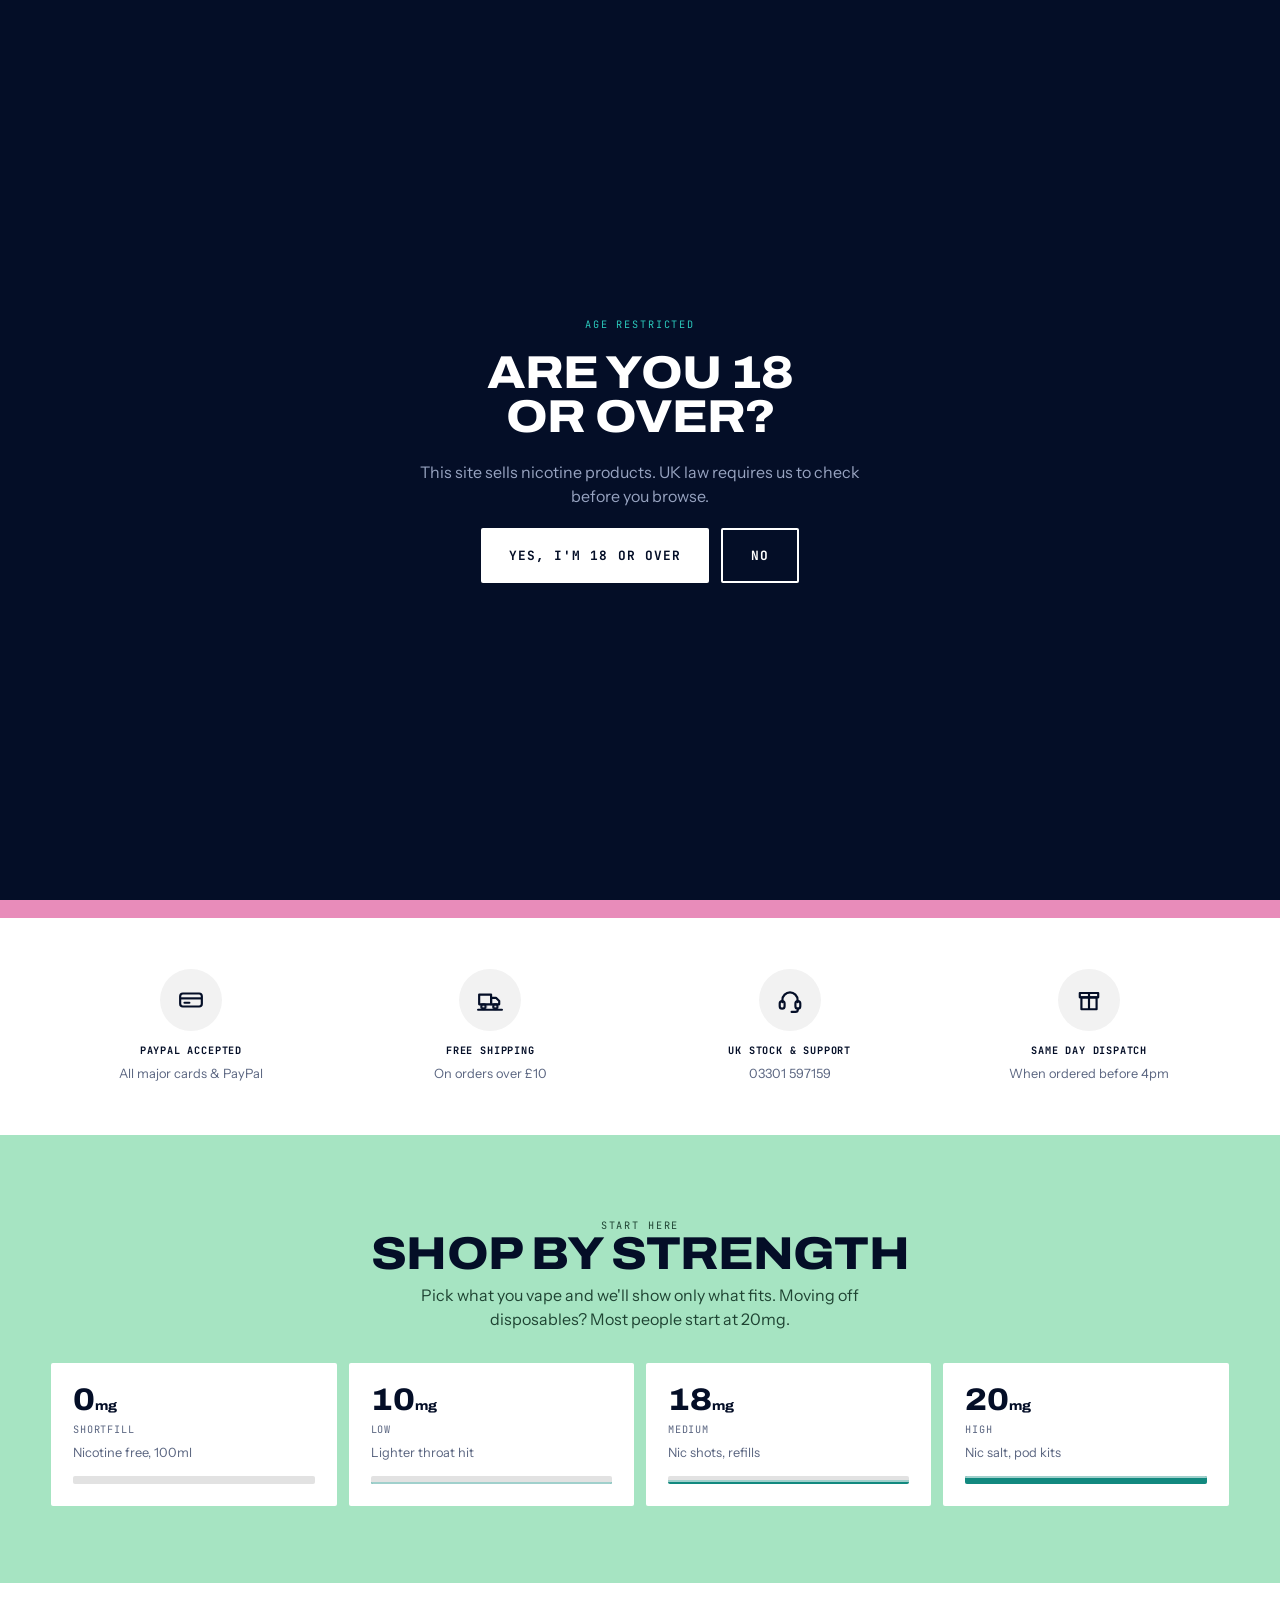
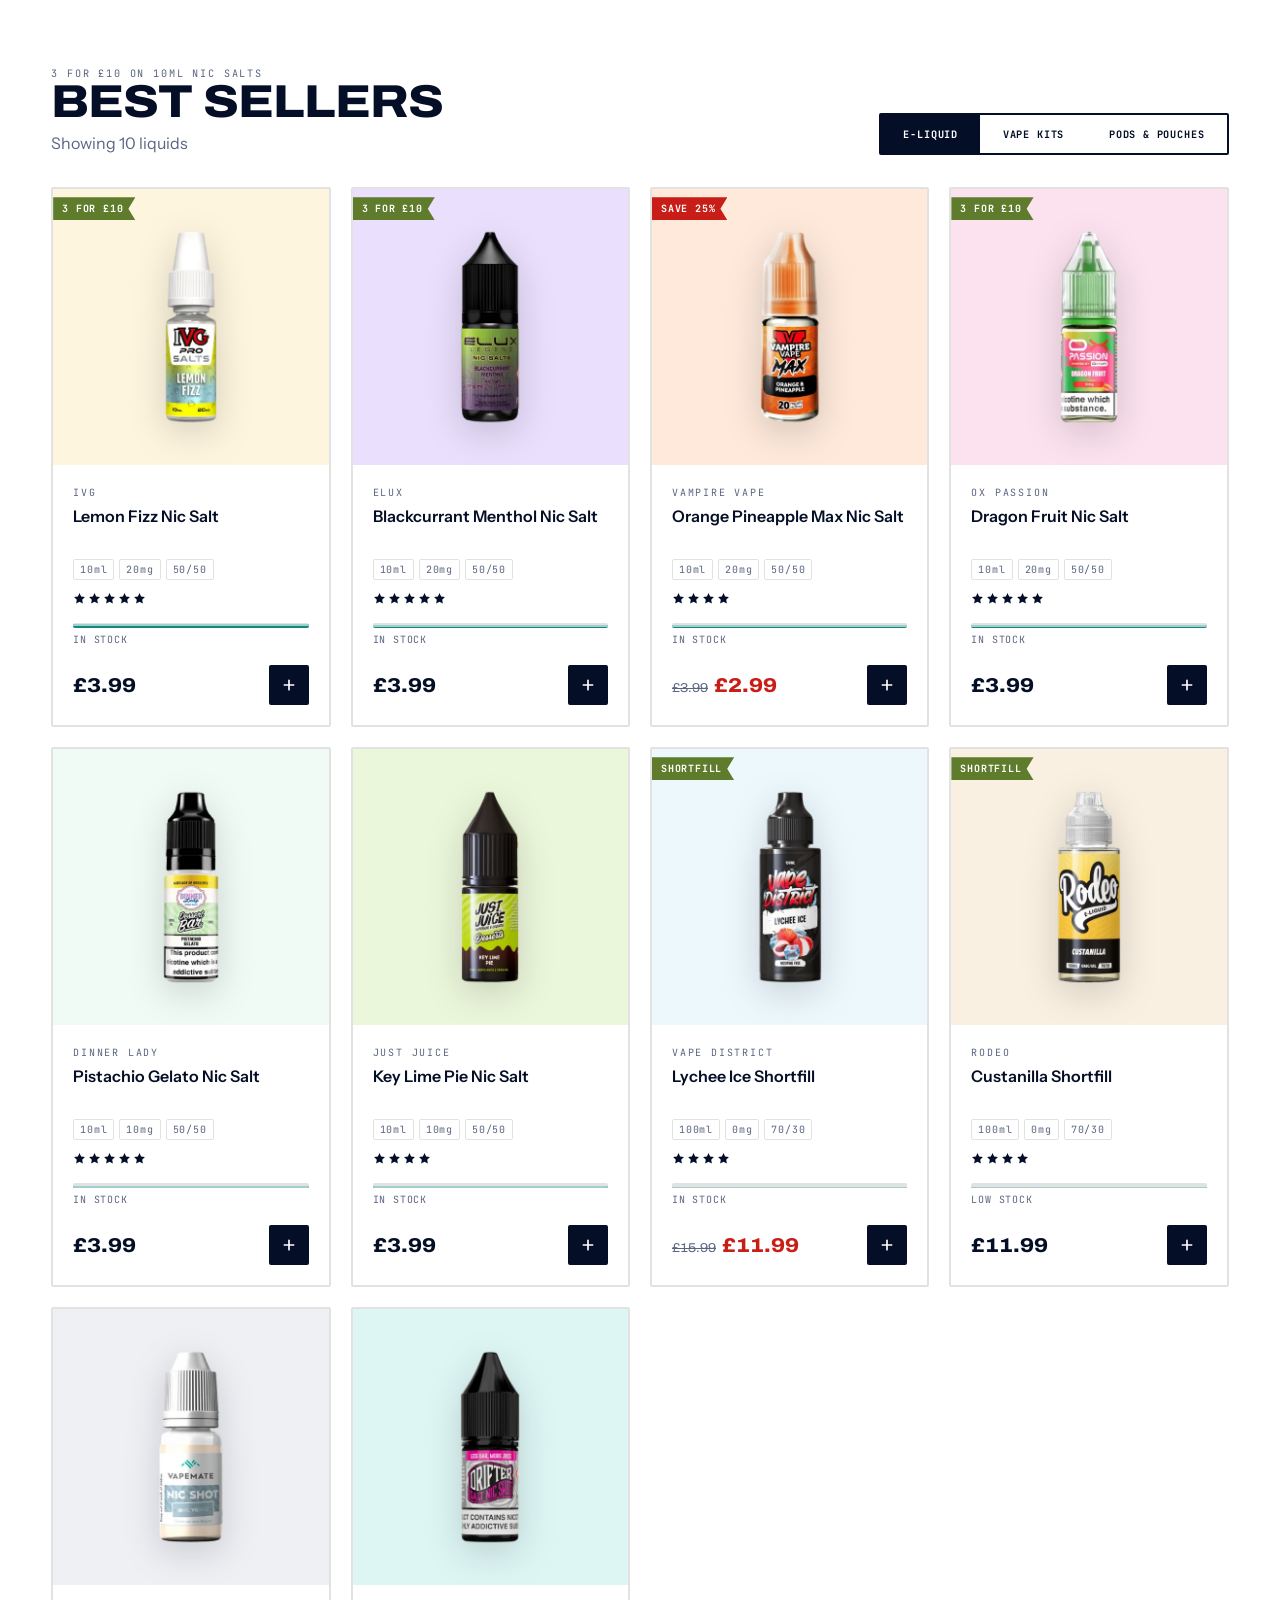
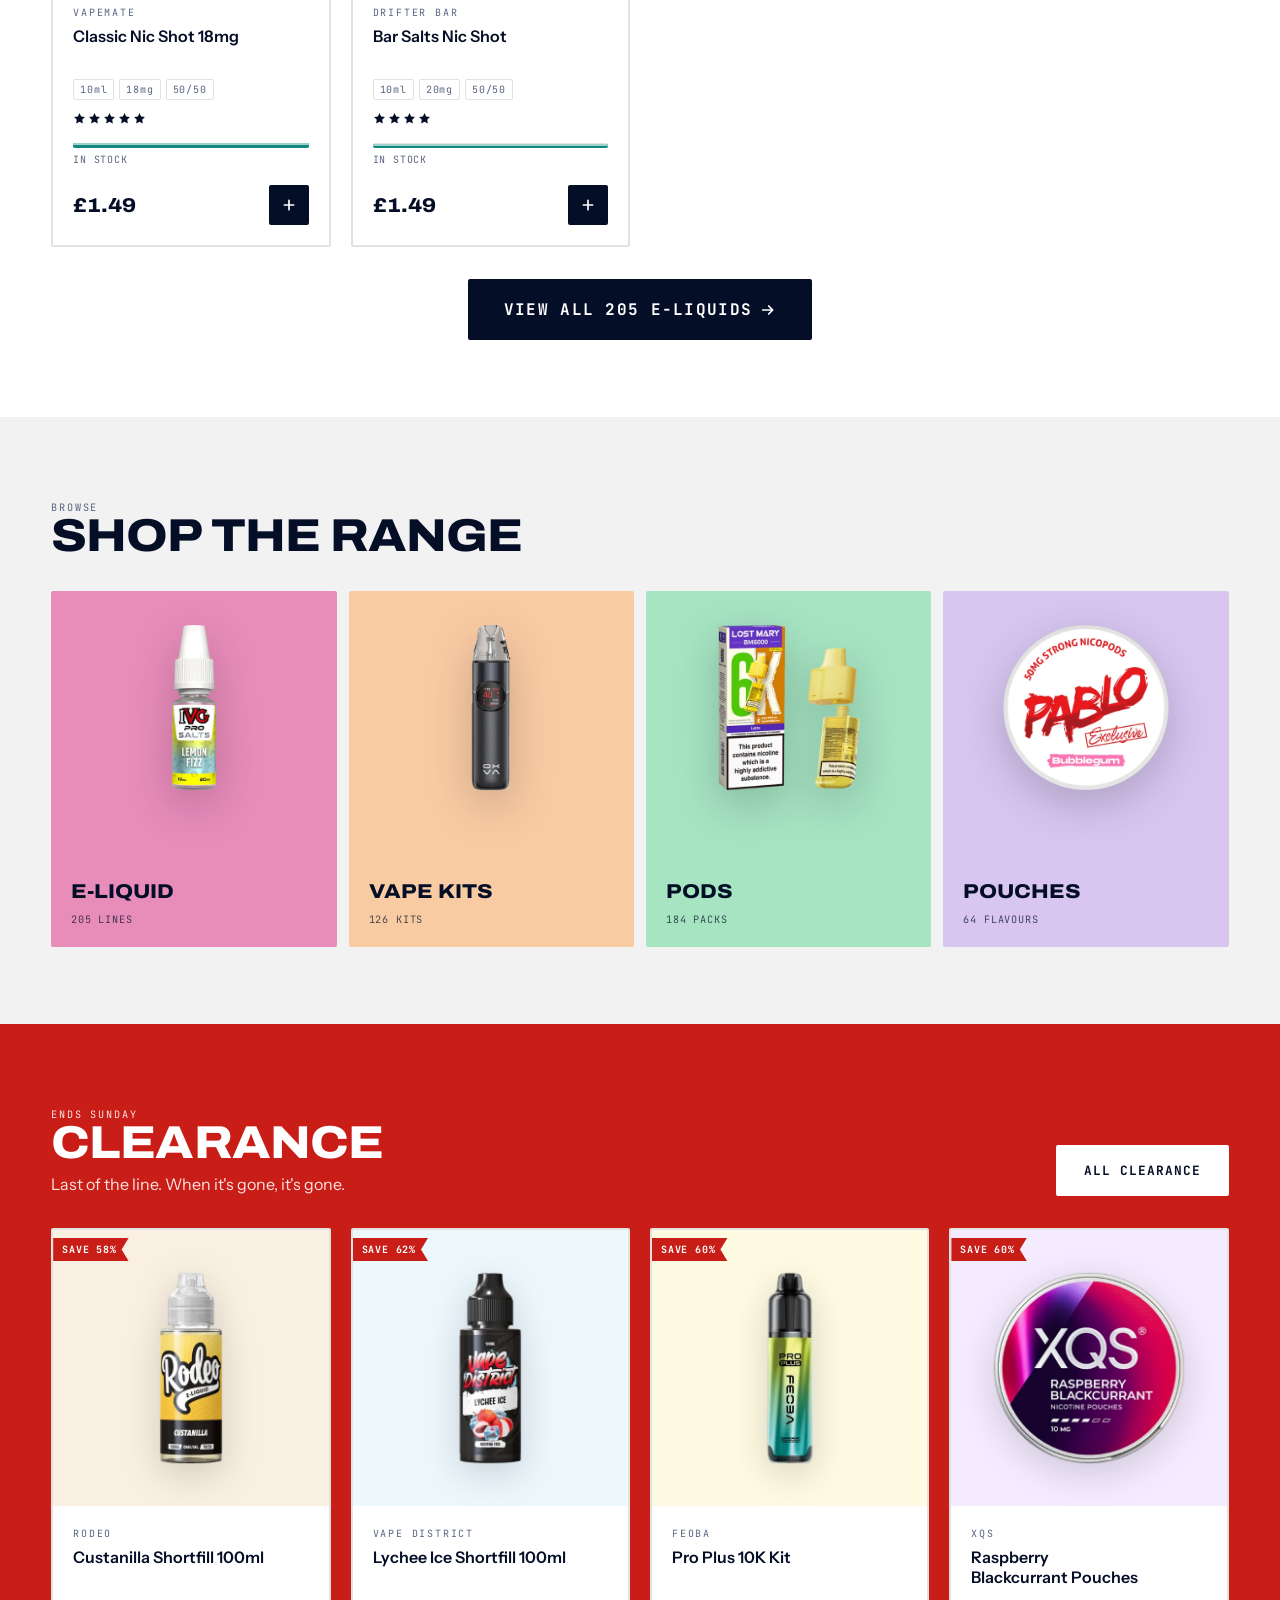
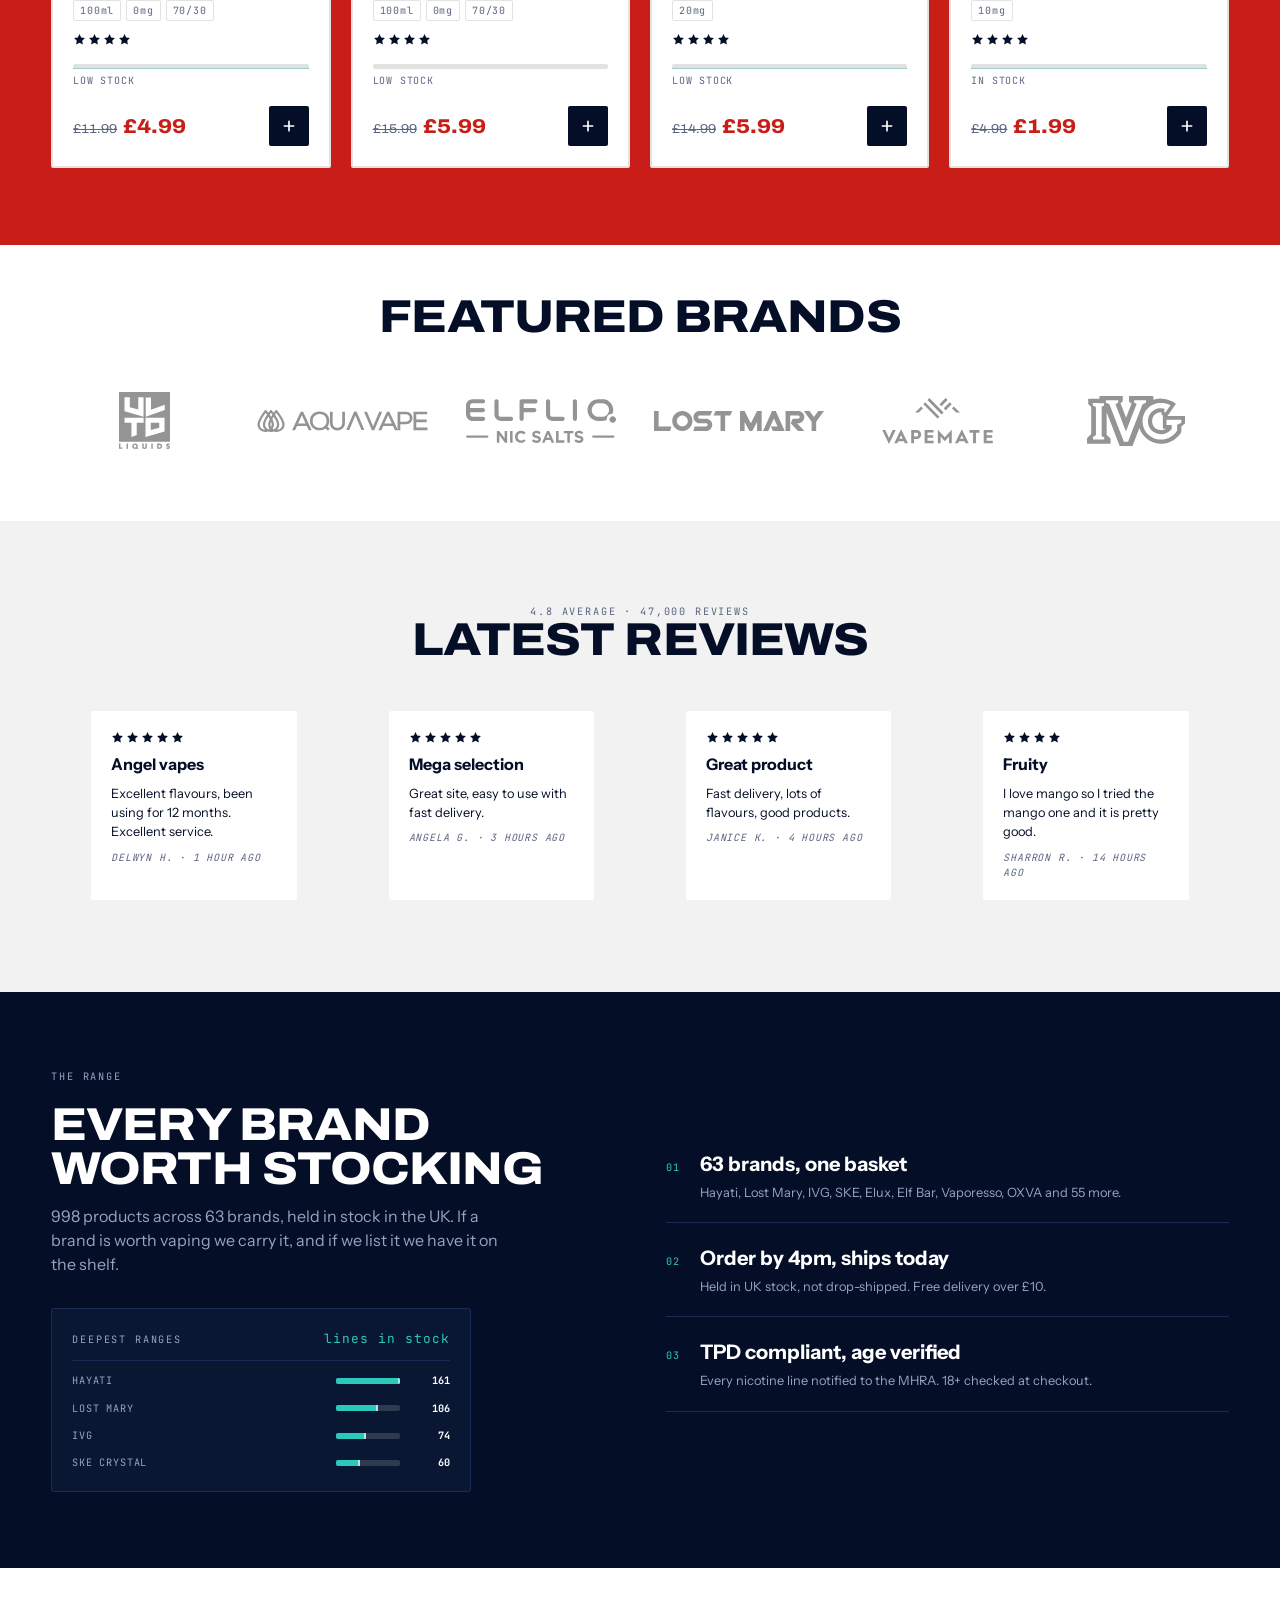
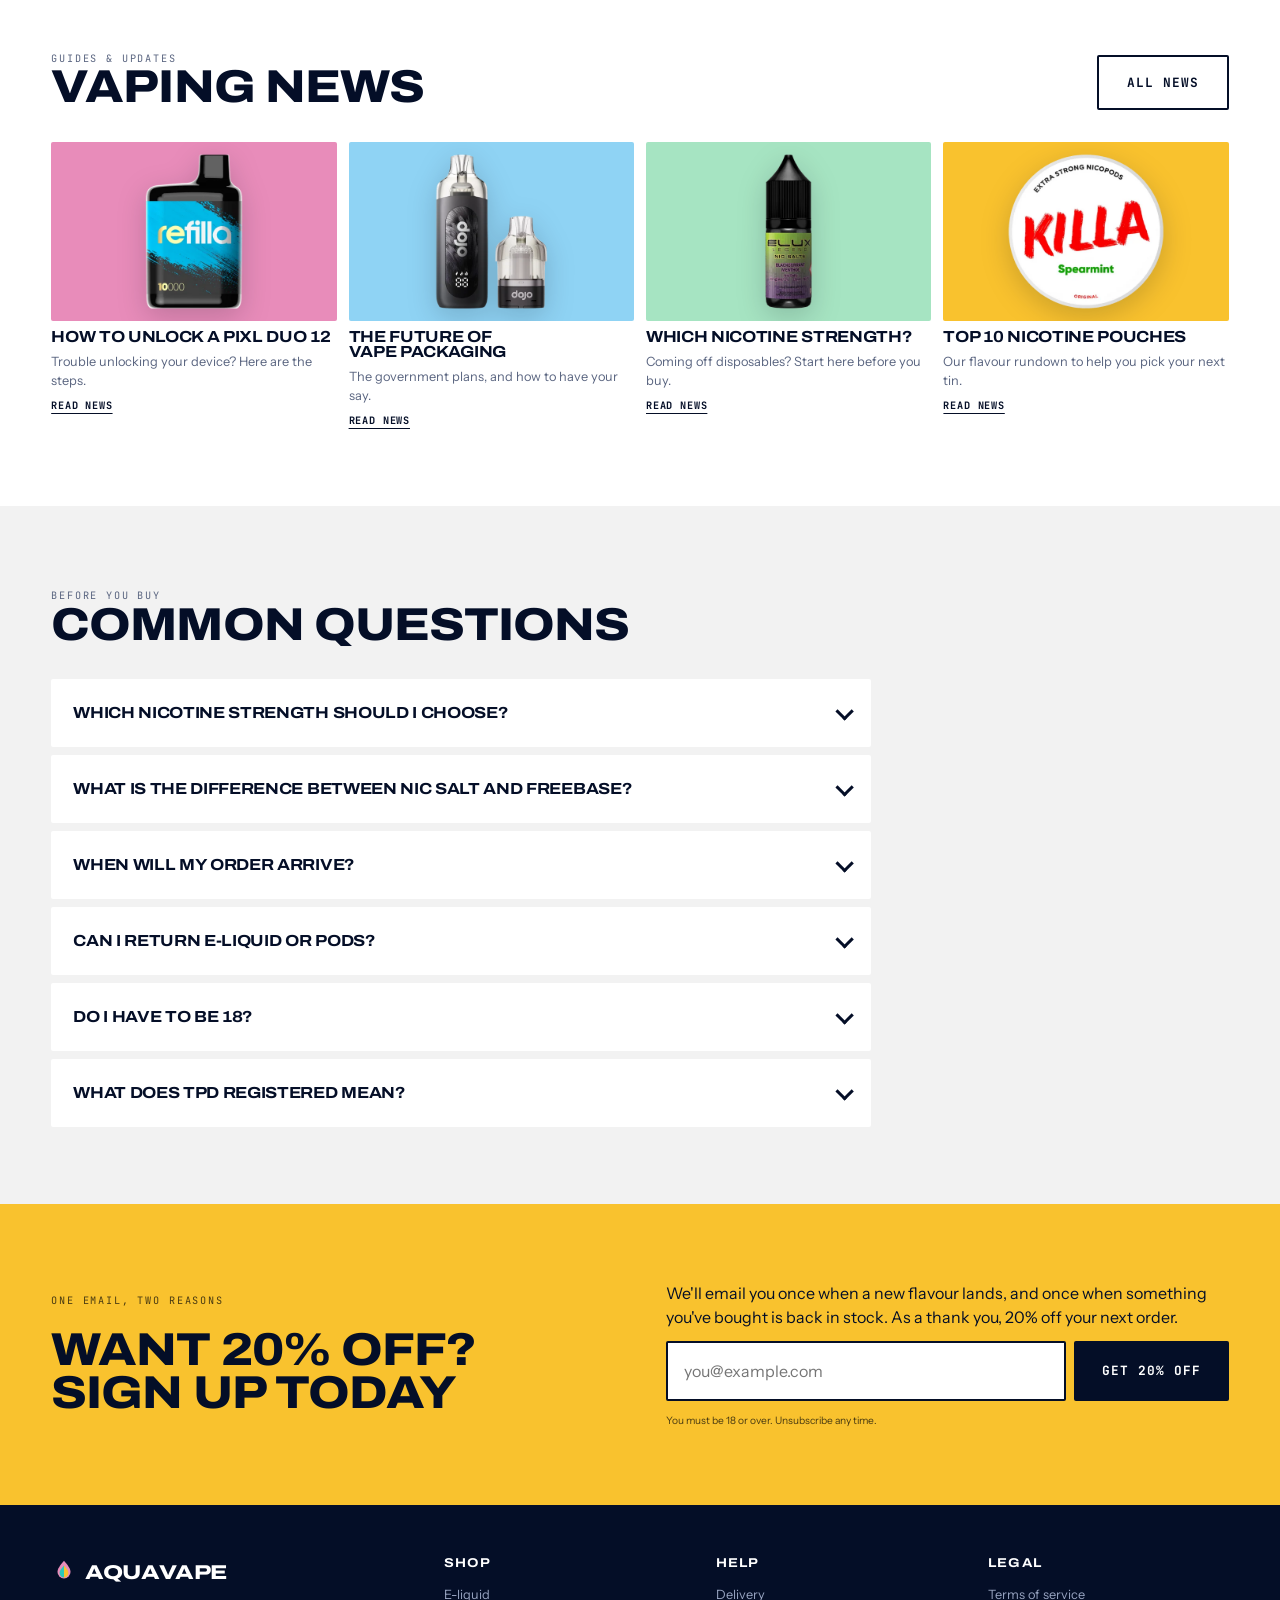
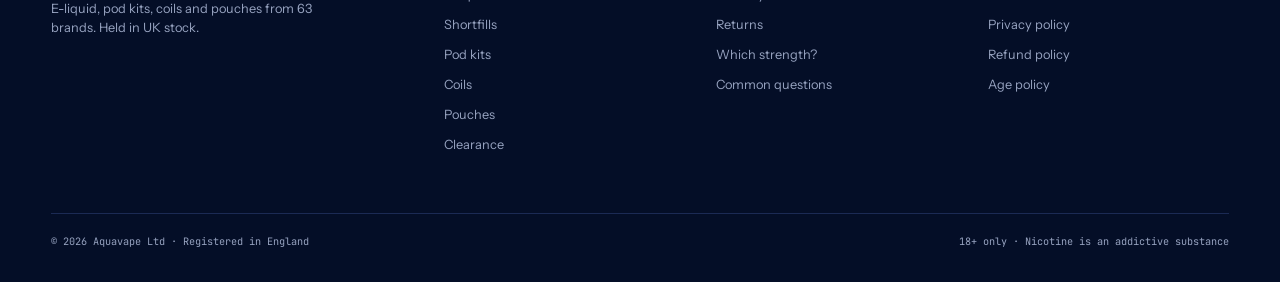
==== index.html @ faf7e326 "Pure auto carousel, looping trust icons, logo-only brands, side CTA Four requested changes.  1. Caro" ====
<!doctype html>
<html lang="en-GB">
<head>
<meta charset="utf-8">
<meta name="viewport" content="width=device-width, initial-scale=1">
<title>Aquavape — vape kits, e-liquid and pods from 63 brands</title>
<meta name="description" content="E-liquid, vape kits, pods and pouches from 63 brands, held in UK stock. Shop by strength. Free UK delivery over £10, same-day dispatch before 4pm.">
<link rel="preload" href="assets/fonts/Archivo.woff2" as="font" type="font/woff2" crossorigin>
<link rel="canonical" href="https://yameenbux.github.io/aquavape-rebrand/">

<!-- This is a design prototype of a real brand's storefront on a public URL.
     noindex keeps a mockup of Aquavape out of search results, where it could
     confuse customers or compete with the live shop. robots.txt disallows too. -->
<meta name="robots" content="noindex, nofollow">

<meta name="theme-color" content="#040E27">
<link rel="icon" href="favicon.svg" type="image/svg+xml">
<link rel="apple-touch-icon" href="assets/icon-180.png">

<meta property="og:type" content="website">
<meta property="og:site_name" content="Aquavape">
<meta property="og:url" content="https://yameenbux.github.io/aquavape-rebrand/">
<meta property="og:title" content="Aquavape — rebrand prototype">
<meta property="og:description" content="Design prototype: e-liquid, vape kits, pods and pouches from 63 brands. Shop by strength, free UK delivery over £10.">
<meta property="og:image" content="https://yameenbux.github.io/aquavape-rebrand/assets/share.png">
<meta property="og:image:width" content="1200">
<meta property="og:image:height" content="630">
<meta property="og:image:alt" content="The Aquavape rebrand homepage: a pink hero with a vape kit and the headline Save up to 60% across 63 brands.">
<meta name="twitter:card" content="summary_large_image">
<meta name="twitter:title" content="Aquavape — rebrand prototype">
<meta name="twitter:description" content="Design prototype: e-liquid, vape kits, pods and pouches from 63 brands.">
<meta name="twitter:image" content="https://yameenbux.github.io/aquavape-rebrand/assets/share.png">

<link rel="stylesheet" href="styles/fonts.css">
<link rel="stylesheet" href="styles/tokens.css">
<link rel="stylesheet" href="styles/base.css">
<link rel="stylesheet" href="styles/components.css">
<link rel="stylesheet" href="styles/motion.css">
</head>
<body>

<div class="agegate" id="agegate" hidden>
  <div class="agegate__panel">
    <p class="u-eyebrow" style="color:var(--fill)">Age restricted</p>
    <h2>Are you 18 or over?</h2>
    <p>This site sells nicotine products. UK law requires us to check before you browse.</p>
    <div class="agegate__row">
      <button class="btn btn--invert" data-age="yes">Yes, I'm 18 or over</button>
      <button class="btn btn--outline" data-age="no">No</button>
    </div>
  </div>
</div>

<p class="promobar">20% off your first order — <a href="#signup">sign up now</a></p>

<header class="header" id="header">
  <div class="u-wrap header__bar">
    <a class="header__logo" href="#top" id="logo">
      <svg class="header__mark" viewBox="0 0 32 32" aria-hidden="true">
        <path d="M16 2c5 6 8 9.6 8 14a8 8 0 0 1-16 0c0-4.4 3-8 8-14Z" fill="#E88CBA"/>
        <path d="M16 8c3.4 4 5.4 6.4 5.4 9.3A5.4 5.4 0 0 1 16 22.7Z" fill="#F9C22E"/>
        <path d="M16 8c-3.4 4-5.4 6.4-5.4 9.3A5.4 5.4 0 0 0 16 22.7Z" fill="#2BC9BC"/>
      </svg>
      Aquavape
    </a>
    <nav class="header__nav" aria-label="Primary">
      <a href="#bestsellers" data-hot>New</a>
      <a href="#cats">Pods &amp; coils</a>
      <a href="#bestsellers">E-liquids</a>
      <a href="#cats">Vape kits</a>
      <a href="#cats">Pouches</a>
      <a href="#brands">Brands</a>
      <a href="#clearance" data-hot>Vape deals</a>
    </nav>
    <div class="header__actions">
      <button class="icon-btn" id="searchOpen" aria-label="Search products">
        <svg width="19" height="19" viewBox="0 0 24 24" fill="none" stroke="currentColor" stroke-width="2" stroke-linecap="round"><circle cx="11" cy="11" r="7"/><path d="m20 20-3.5-3.5"/></svg>
      </button>
      <a class="icon-btn" href="#" aria-label="Your account">
        <svg width="19" height="19" viewBox="0 0 24 24" fill="none" stroke="currentColor" stroke-width="2" stroke-linecap="round"><circle cx="12" cy="8" r="4"/><path d="M4 21a8 8 0 0 1 16 0"/></svg>
      </a>
      <button class="icon-btn" id="cartOpen" aria-label="Open basket">
        <svg width="19" height="19" viewBox="0 0 24 24" fill="none" stroke="currentColor" stroke-width="2" stroke-linejoin="round"><path d="M5 8h14l-1.2 12H6.2z"/><path d="M9 8V6a3 3 0 0 1 6 0v2"/></svg>
        <span class="icon-btn__count" id="cartCount" hidden>0</span>
      </button>
    </div>
  </div>
</header>

<div class="band band--paper">
  <div class="u-wrap">
    <div class="usp">
      <div class="usp__item"><svg width="17" height="17" viewBox="0 0 24 24" fill="none" stroke="currentColor" stroke-width="2"><rect x="2" y="5" width="20" height="14" rx="2"/><path d="m2 7 10 6 10-6"/></svg><span><b>20% off</b> your order — <a href="#signup">sign up now</a></span></div>
      <div class="usp__item"><svg width="17" height="17" viewBox="0 0 24 24" fill="none" stroke="currentColor" stroke-width="2" stroke-linejoin="round"><path d="M2 7h11v10H2z"/><path d="M13 10h5l3 3v4h-8z"/><circle cx="6" cy="18" r="2"/><circle cx="17" cy="18" r="2"/></svg><span><b>Free UK delivery</b> — orders over £10</span></div>
      <div class="usp__item"><svg width="17" height="17" viewBox="0 0 24 24" fill="none" stroke="currentColor" stroke-width="2" stroke-linecap="round"><circle cx="12" cy="12" r="9"/><path d="M12 7v5l3 2"/></svg><span>Up to 4pm — <b>same day dispatch</b></span></div>
      <div class="usp__item"><svg width="17" height="17" viewBox="0 0 24 24" fill="currentColor"><path d="m12 2 3 6.5 7 .9-5 4.9 1.2 7L12 18l-6.2 3.3L7 14.3l-5-4.9 7-.9z"/></svg><span><b>47K reviews</b> — <a href="#reviews">see our reviews</a></span></div>
    </div>
  </div>
</div>

<main id="top">

  <!-- HERO — pink band. This is a deals-led business, so the promotional job
       is kept; what changes is that the offer sits next to a real product
       instead of a "MEGA SALE" graphic, and the bottle fills to its actual
       nicotine strength on load. -->
  <!-- HERO CAROUSEL — 5 slides on a 5s timer.
       Each slide carries its own band colour, so the palette rotating IS the
       hero. Autoplay pauses on hover, on keyboard focus, when the tab is
       hidden, and on demand via the pause button — the last of those is
       required by WCAG 2.2.2 (Pause, Stop, Hide) for content that moves for
       longer than five seconds. Under prefers-reduced-motion it never
       auto-advances at all; the dots still work. -->
  <section class="hero band band--pink" id="hero"
           aria-roledescription="carousel" aria-label="Featured offers">
    <div class="u-wrap hero__grid" id="heroPanel" role="tabpanel">
      <div>
        <span class="chip" id="hChip" data-load style="--load-delay:60ms">Sale</span>
        <h1 id="hHead" data-load style="--load-delay:140ms">Save up to 60% <em>across 63 brands</em></h1>
        <p class="hero__lede" id="hLede" data-load style="--load-delay:240ms">
          Every brand worth stocking, in one place. Order before 4pm and it ships the same day.
        </p>
        <div class="hero__actions" data-load style="--load-delay:320ms">
          <a class="btn btn--primary btn--lg" id="hCta" href="#bestsellers">Shop the sale
            <svg width="16" height="16" viewBox="0 0 24 24" fill="none" stroke="currentColor" stroke-width="2.5" stroke-linecap="round" stroke-linejoin="round"><path d="M4 12h15m-6-6 6 6-6 6"/></svg></a>
          <a class="btn btn--outline btn--lg" href="#strengths">Shop by strength</a>
        </div>
        <p class="hero__note" id="hNote" data-load style="--load-delay:380ms">
          Discount applies to RRP and cannot be combined with existing multibuy prices.
        </p>
        <div class="specs" data-load style="--load-delay:440ms">
          <div class="specs__item"><span class="specs__k">Brands</span><span class="specs__v count" data-stat="brands">0</span></div>
          <div class="specs__item"><span class="specs__k">Products</span><span class="specs__v count" data-stat="products">0</span></div>
          <div class="specs__item"><span class="specs__k">Dispatch</span><span class="specs__v">4<small>pm</small></span></div>
          <div class="specs__item"><span class="specs__k">Free over</span><span class="specs__v">£10</span></div>
        </div>
      </div>

      <div class="heroshot" data-load style="--load-delay:200ms">
        <div class="vapour" aria-hidden="true">
          <span style="--d:0s;   --dx:-26px"></span>
          <span style="--d:1.4s; --dx:18px"></span>
          <span style="--d:2.8s; --dx:-8px"></span>
          <span style="--d:4.2s; --dx:34px"></span>
          <span style="--d:5.6s; --dx:-38px"></span>
        </div>
        <img class="heroshot__img" id="hImg" src="assets/products/dojo.webp"
             alt="DoJo Blast 30K Pro Kit" width="420" height="420" fetchpriority="high">
        <div class="speccard" aria-hidden="true">
          <b id="hSpecA">20mg nic salt</b>
          <span class="gauge gauge--h" id="heroGauge" style="--level:0"><span class="gauge__liquid"></span></span>
          <small id="hSpecB">Pod kit · prefilled</small>
        </div>
      </div>
    </div>

    <div class="u-wrap hero__controls">
      <div class="dots" id="heroDots" role="tablist" aria-label="Choose an offer"></div>
    </div>
  </section>

  <section class="band band--paper u-section u-section--tight">
    <div class="u-wrap trust">
      <!-- Each icon animates when it scrolls into view, and replays on hover.
           pathLength="1" normalises every stroke so the draw-on animations
           can use dasharray:1 regardless of the real path length. -->
      <div class="trust__item" data-reveal style="--reveal-delay:0ms">
        <span class="trust__ring">
          <svg class="ti ti--card" width="26" height="26" viewBox="0 0 24 24" fill="none" stroke="currentColor" stroke-width="2" stroke-linejoin="round" aria-hidden="true">
            <rect class="ti__card" x="2" y="6" width="20" height="12" rx="2.5" pathLength="1"/>
            <path class="ti__stripe" d="M2 10.5h20" pathLength="1"/>
            <path class="ti__chip" d="M6 14.5h4.5" stroke-linecap="round" pathLength="1"/>
          </svg>
        </span>
        <span class="trust__t">Paypal accepted</span><p class="trust__d">All major cards &amp; PayPal</p>
      </div>

      <div class="trust__item" data-reveal style="--reveal-delay:90ms">
        <span class="trust__ring">
          <svg class="ti ti--truck" width="26" height="26" viewBox="0 0 24 24" fill="none" stroke="currentColor" stroke-width="2" stroke-linejoin="round" aria-hidden="true">
            <path class="ti__road" d="M1 21h22" stroke-linecap="round" pathLength="1"/>
            <g class="ti__van">
              <path class="ti__cab" d="M2 7h11v9H2z" pathLength="1"/>
              <path class="ti__box" d="M13 10h4.5l3 3v3H13z" pathLength="1"/>
              <circle class="ti__wheel" cx="6" cy="18" r="2"/>
              <circle class="ti__wheel" cx="17" cy="18" r="2"/>
            </g>
            <g class="ti__speed" stroke-linecap="round">
              <path d="M4 4h5"/><path d="M1 10h3"/>
            </g>
          </svg>
        </span>
        <span class="trust__t">Free shipping</span><p class="trust__d">On orders over £10</p>
      </div>

      <div class="trust__item" data-reveal style="--reveal-delay:180ms">
        <span class="trust__ring">
          <svg class="ti ti--support" width="26" height="26" viewBox="0 0 24 24" fill="none" stroke="currentColor" stroke-width="2" stroke-linecap="round" stroke-linejoin="round" aria-hidden="true">
            <path class="ti__band" d="M5 14v-2a7 7 0 0 1 14 0v2" pathLength="1"/>
            <rect class="ti__ear ti__ear--l" x="2.5" y="13" width="4.5" height="7" rx="2.25" pathLength="1"/>
            <rect class="ti__ear ti__ear--r" x="17"  y="13" width="4.5" height="7" rx="2.25" pathLength="1"/>
            <path class="ti__boom" d="M19.25 20v.75A2.25 2.25 0 0 1 17 23h-3.5" pathLength="1"/>
          </svg>
        </span>
        <span class="trust__t">UK stock &amp; support</span><p class="trust__d">03301 597159</p>
      </div>

      <div class="trust__item" data-reveal style="--reveal-delay:270ms">
        <span class="trust__ring">
          <svg class="ti ti--box" width="26" height="26" viewBox="0 0 24 24" fill="none" stroke="currentColor" stroke-width="2" stroke-linejoin="round" aria-hidden="true">
            <g class="ti__parcel">
              <path class="ti__lid"   d="M3.5 5.5h17V9.5h-17z" pathLength="1"/>
              <path class="ti__walls" d="M5 9.5h14V20.5H5z" pathLength="1"/>
              <path class="ti__tape"  d="M12 5.5v15" pathLength="1"/>
            </g>
            <g class="ti__speed" stroke-linecap="round">
              <path d="M3 13H0.5"/><path d="M4 17H1.5"/>
            </g>
          </svg>
        </span>
        <span class="trust__t">Same day dispatch</span><p class="trust__d">When ordered before 4pm</p>
      </div>
  </section>

  <!-- STRENGTH — mint band. Nicotine strength is how this category is
       actually shopped; the live site buries it in faceted filters. -->
  <section class="band band--mint u-section" id="strengths">
    <div class="u-wrap">
      <div class="u-section-head u-center" data-reveal>
        <div>
          <p class="u-eyebrow">Start here</p>
          <h2>Shop by strength</h2>
          <p>Pick what you vape and we'll show only what fits. Moving off disposables? Most people start at 20mg.</p>
        </div>
      </div>
      <div class="strengths" id="strengthGrid" role="group" aria-label="Filter by nicotine strength"></div>
    </div>
  </section>

  <!-- BEST SELLERS — white band, tabbed like the live site -->
  <section class="band band--paper u-section" id="bestsellers">
    <div class="u-wrap">
      <div class="u-section-head" data-reveal>
        <div>
          <p class="u-eyebrow">3 for £10 on 10ml nic salts</p>
          <h2 id="gridHeading">Best sellers</h2>
          <p id="gridCount">Showing 8 liquids</p>
        </div>
        <div class="tabs" role="tablist" aria-label="Product type">
          <button role="tab" aria-selected="true"  data-tab="eliquid">E-liquid</button>
          <button role="tab" aria-selected="false" data-tab="kits">Vape kits</button>
          <button role="tab" aria-selected="false" data-tab="pods">Pods &amp; pouches</button>
        </div>
      </div>
      <div class="grid-products" id="productGrid"></div>
      <div style="display:flex;justify-content:center;margin-top:var(--space-lg)">
        <a class="btn btn--primary btn--lg" href="#">View all 205 e-liquids
          <svg width="16" height="16" viewBox="0 0 24 24" fill="none" stroke="currentColor" stroke-width="2.5" stroke-linecap="round" stroke-linejoin="round"><path d="M4 12h15m-6-6 6 6-6 6"/></svg></a>
      </div>
    </div>
  </section>

  <!-- CATEGORIES — colour-blocked tiles. This is where the palette earns its
       keep: the grid is the brand's colour range, used as navigation. -->
  <section class="band band--wash u-section" id="cats">
    <div class="u-wrap">
      <div class="u-section-head" data-reveal>
        <div><p class="u-eyebrow">Browse</p><h2>Shop the range</h2></div>
      </div>
      <div class="cats" id="catGrid"></div>
    </div>
  </section>

  <!-- CLEARANCE — red band. The live site runs a red clearance strip; kept,
       because price-led merchandising is the engine of this category. -->
  <section class="band band--red u-section" id="clearance">
    <div class="u-wrap">
      <div class="u-section-head" data-reveal>
        <div>
          <p class="u-eyebrow">Ends Sunday</p>
          <h2>Clearance</h2>
          <p>Last of the line. When it's gone, it's gone.</p>
        </div>
        <a class="btn btn--invert" href="#">All clearance</a>
      </div>
      <div class="grid-products" id="clearanceGrid"></div>
    </div>
  </section>

  <!-- BRANDS -->
  <section class="band band--paper u-section u-section--tight" id="brands">
    <div class="u-wrap">
      <div class="u-section-head u-center" data-reveal><div><h2>Featured brands</h2></div></div>
      <div class="brands" id="brandGrid"></div>
    </div>
  </section>

  <!-- REVIEWS — one source, not three -->
  <section class="band band--wash u-section" id="reviews">
    <div class="u-wrap">
      <div class="u-section-head u-center" data-reveal>
        <div><p class="u-eyebrow">4.8 average · 47,000 reviews</p><h2>Latest reviews</h2></div>
      </div>
      <div class="reviews" id="reviewGrid"></div>
    </div>
  </section>

  <!-- THE RANGE — navy band.
       This section previously claimed "mixed and bottled in Lancashire".
       Checking products.json showed that is not what this shop is: 998
       products from 63 third-party brands, and the own-brand 10ml line no
       longer in the catalogue. Rewritten to the business that actually
       exists — breadth, availability and speed. The gauges now encode real
       line counts per brand. -->
  <section class="band band--navy u-section" id="range">
    <div class="u-wrap" style="display:grid;grid-template-columns:1fr 1fr;gap:var(--space-xl);align-items:center" id="provenance">
      <div data-reveal>
        <p class="u-eyebrow">The range</p>
        <h2>Every brand worth stocking</h2>
        <p style="color:var(--band-mute);max-width:42ch;margin-top:var(--space-sm)">
          998 products across 63 brands, held in stock in the UK. If a brand
          is worth vaping we carry it, and if we list it we have it on the
          shelf.
        </p>
        <div class="batch" data-reveal style="--reveal-delay:120ms">
          <div class="batch__head">
            <span class="u-eyebrow">Deepest ranges</span>
            <span class="u-spec" style="color:var(--fill)">lines in stock</span>
          </div>
          <dl class="batch__rows">
            <div><dt>Hayati</dt><dd><span class="gauge gauge--h" style="--level:1"><span class="gauge__liquid"></span></span><b>161</b></dd></div>
            <div><dt>Lost Mary</dt><dd><span class="gauge gauge--h" style="--level:.66"><span class="gauge__liquid"></span></span><b>106</b></dd></div>
            <div><dt>IVG</dt><dd><span class="gauge gauge--h" style="--level:.46"><span class="gauge__liquid"></span></span><b>74</b></dd></div>
            <div><dt>SKE Crystal</dt><dd><span class="gauge gauge--h" style="--level:.37"><span class="gauge__liquid"></span></span><b>60</b></dd></div>
          </dl>
        </div>
      </div>
      <div style="display:grid;gap:var(--space-md)">
        <div class="fact" data-reveal style="--reveal-delay:60ms"><span class="fact__n">01</span><div><div class="fact__t">63 brands, one basket</div><p class="fact__d">Hayati, Lost Mary, IVG, SKE, Elux, Elf Bar, Vaporesso, OXVA and 55 more.</p></div></div>
        <div class="fact" data-reveal style="--reveal-delay:120ms"><span class="fact__n">02</span><div><div class="fact__t">Order by 4pm, ships today</div><p class="fact__d">Held in UK stock, not drop-shipped. Free delivery over £10.</p></div></div>
        <div class="fact" data-reveal style="--reveal-delay:180ms"><span class="fact__n">03</span><div><div class="fact__t">TPD compliant, age verified</div><p class="fact__d">Every nicotine line notified to the MHRA. 18+ checked at checkout.</p></div></div>
      </div>
    </div>
  </section>

  <!-- NEWS -->
  <section class="band band--paper u-section" id="news">
    <div class="u-wrap">
      <div class="u-section-head" data-reveal>
        <div><p class="u-eyebrow">Guides &amp; updates</p><h2>Vaping news</h2></div>
        <a class="btn btn--outline" href="#">All news</a>
      </div>
      <div class="news" id="newsGrid"></div>
    </div>
  </section>

  <!-- FAQ — the live site runs a loyalty FAQ section; this restores it.
       Built on native <details>/<summary>: keyboard operable, screen-reader
       announced, and findable by in-page search with no JS at all. -->
  <section class="band band--wash u-section" id="faq">
    <div class="u-wrap">
      <div class="u-section-head" data-reveal>
        <div>
          <p class="u-eyebrow">Before you buy</p>
          <h2>Common questions</h2>
        </div>
      </div>
      <div class="faq" data-reveal style="--reveal-delay:60ms">
        <details>
          <summary>Which nicotine strength should I choose?</summary>
          <div class="faq__a"><p>If you are coming off disposables, start at 20mg nic salt — that is
          what most bar-style devices use. If you are refilling a bigger sub-ohm kit, 3mg to 10mg is
          usual, because those devices deliver far more vapour per puff. Shortfills are 0mg, so you add
          a nic shot to reach the strength you want.</p></div>
        </details>
        <details>
          <summary>What is the difference between nic salt and freebase?</summary>
          <div class="faq__a"><p>Nic salt is smoother at high strengths, so it suits 20mg in a small
          pod kit. Freebase gives a stronger throat hit and is usually sold at lower strengths for
          larger kits. Both are nicotine — the difference is how harsh it feels, not how strong it is.</p></div>
        </details>
        <details>
          <summary>When will my order arrive?</summary>
          <div class="faq__a"><p>Order before 4pm on a working day and it is dispatched the same day.
          Delivery is free on orders over £10.</p></div>
        </details>
        <details>
          <summary>Can I return e-liquid or pods?</summary>
          <div class="faq__a"><p>Unopened items in their original sealed packaging can be returned.
          For hygiene and safety reasons, opened e-liquid, pods and pouches cannot be — the same rule
          every UK vape retailer works to.</p></div>
        </details>
        <details>
          <summary>Do I have to be 18?</summary>
          <div class="faq__a"><p>Yes. It is illegal to sell nicotine products to anyone under 18 in the
          UK, and age is verified at checkout. Nicotine is an addictive substance.</p></div>
        </details>
        <details>
          <summary>What does TPD registered mean?</summary>
          <div class="faq__a"><p>The Tobacco Products Directive sets the UK rules for nicotine
          e-liquid: a 10ml maximum bottle size, 20mg maximum strength, and notification to the MHRA
          before sale. Every nicotine line we list is notified.</p></div>
        </details>
      </div>
    </div>
  </section>

  <!-- NEWSLETTER — yellow band, the standing CTA's destination -->
  <section class="band band--yellow u-section" id="signup">
    <div class="u-wrap signup">
      <div data-reveal>
        <p class="u-eyebrow">One email, two reasons</p>
        <h2>Want 20% off?<br>Sign up today</h2>
      </div>
      <div class="signup__form" data-reveal style="--reveal-delay:80ms">
        <p style="margin:0">
          We'll email you once when a new flavour lands, and once when something
          you've bought is back in stock. As a thank you, 20% off your next order.
        </p>
        <form class="signup__row" id="signupForm">
          <label class="u-visually-hidden" for="email">Email address</label>
          <input id="email" type="email" placeholder="you@example.com" required>
          <button class="btn btn--primary" type="submit">Get 20% off</button>
        </form>
        <small>You must be 18 or over. Unsubscribe any time.</small>
      </div>
    </div>
  </section>
</main>

<footer class="footer">
  <div class="u-wrap">
    <div class="footer__grid">
      <div>
        <div class="header__logo" style="margin-bottom:var(--space-sm)">
          <svg class="header__mark" viewBox="0 0 32 32" aria-hidden="true">
            <path d="M16 2c5 6 8 9.6 8 14a8 8 0 0 1-16 0c0-4.4 3-8 8-14Z" fill="#E88CBA"/>
            <path d="M16 8c3.4 4 5.4 6.4 5.4 9.3A5.4 5.4 0 0 1 16 22.7Z" fill="#F9C22E"/>
            <path d="M16 8c-3.4 4-5.4 6.4-5.4 9.3A5.4 5.4 0 0 0 16 22.7Z" fill="#2BC9BC"/>
          </svg>Aquavape
        </div>
        <p style="color:#97A3C0;font-size:var(--text-sm);max-width:32ch">
          E-liquid, pod kits, coils and pouches from 63 brands. Held in UK stock.
        </p>
      </div>
      <div><h3>Shop</h3><ul><li><a href="#bestsellers">E-liquid</a></li><li><a href="#bestsellers">Shortfills</a></li><li><a href="#cats">Pod kits</a></li><li><a href="#cats">Coils</a></li><li><a href="#cats">Pouches</a></li><li><a href="#clearance">Clearance</a></li></ul></div>
      <div><h3>Help</h3><ul><li><a href="#faq">Delivery</a></li><li><a href="#faq">Returns</a></li><li><a href="#strengths">Which strength?</a></li><li><a href="#faq">Common questions</a></li></ul></div>
      <div><h3>Legal</h3><ul>
        <li><a href="https://aquavape.co.uk/policies/terms-of-service" rel="noopener">Terms of service</a></li>
        <li><a href="https://aquavape.co.uk/policies/privacy-policy" rel="noopener">Privacy policy</a></li>
        <li><a href="https://aquavape.co.uk/policies/refund-policy" rel="noopener">Refund policy</a></li>
        <li><a href="#faq">Age policy</a></li>
      </ul></div>
    </div>
    <div class="footer__legal">
      <span>© 2026 Aquavape Ltd · Registered in England</span>
      <span>18+ only · Nicotine is an addictive substance</span>
    </div>
  </div>
</footer>

<!-- Standing CTA: the live site's permanent "GET 20% OFF" tab, kept because
     email capture is this shop's main acquisition lever — but as a tab that
     scrolls to the signup, not an interstitial that blocks the page. -->
<a class="cta-tab" href="#signup" id="ctaTab">Get 20% off</a>
<div class="scrim" id="scrim"></div>

<aside class="drawer" id="cart" aria-label="Basket" aria-hidden="true">
  <div class="drawer__head">
    <strong class="u-spec">Your basket</strong>
    <button class="icon-btn" id="cartClose" aria-label="Close basket">
      <svg width="18" height="18" viewBox="0 0 24 24" fill="none" stroke="currentColor" stroke-width="2" stroke-linecap="round"><path d="m6 6 12 12M18 6 6 18"/></svg>
    </button>
  </div>
  <div class="drawer__body" id="cartBody"></div>
  <div class="drawer__foot">
    <div class="threshold" id="threshold"></div>
    <div class="total"><span>Subtotal</span><span id="cartTotal">£0.00</span></div>
    <button class="btn btn--primary btn--lg">Checkout</button>
  </div>
</aside>

<div class="search" id="search" aria-hidden="true">
  <div class="u-wrap">
    <div class="search__field">
      <svg width="22" height="22" viewBox="0 0 24 24" fill="none" stroke="currentColor" stroke-width="2" stroke-linecap="round"><circle cx="11" cy="11" r="7"/><path d="m20 20-3.5-3.5"/></svg>
      <label class="u-visually-hidden" for="searchInput">Search products</label>
      <input id="searchInput" type="search" placeholder="Search flavours or strength" autocomplete="off">
      <button class="icon-btn" id="searchClose" aria-label="Close search" style="color:var(--ink)">
        <svg width="18" height="18" viewBox="0 0 24 24" fill="none" stroke="currentColor" stroke-width="2" stroke-linecap="round"><path d="m6 6 12 12M18 6 6 18"/></svg>
      </button>
    </div>
    <div class="search__hits" id="searchHits"></div>
  </div>
</div>

<div class="toast" id="toast" role="status" aria-live="polite">
  <svg width="15" height="15" viewBox="0 0 24 24" fill="none" stroke="currentColor" stroke-width="3" stroke-linecap="round" stroke-linejoin="round"><path d="m4 12 6 6L20 6"/></svg>
  <span id="toastText">Added</span>
</div>

<script type="module" src="scripts/main.js"></script>
</body>
</html>
---- styles/fonts.css ----
/* Self-hosted variable fonts, subset to Latin-1 plus the typographic
   punctuation this design uses. Both of Archivo's axes are preserved —
   the width axis is what does the work Nexa's wide caps used to do, so
   pinning it to a static instance would break the display type. */

@font-face {
  font-family: 'Archivo';
  font-style: normal;
  font-weight: 100 900;
  font-stretch: 62% 125%;
  font-display: swap;
  src: url(../assets/fonts/Archivo.woff2) format('woff2-variations');
}
@font-face {
  font-family: 'Instrument Sans';
  font-style: normal;
  font-weight: 400 700;
  font-display: swap;
  src: url(../assets/fonts/InstrumentSans.woff2) format('woff2-variations');
}
@font-face {
  font-family: 'JetBrains Mono';
  font-style: normal;
  font-weight: 400 800;
  font-display: swap;
  src: url(../assets/fonts/JetBrainsMono.woff2) format('woff2-variations');
}
---- styles/tokens.css ----
/* ==========================================================================
   Aquavape — rebrand token system
   Evolves the existing #040E27 navy. Every value here is deliberate; the
   spacing and type scales are carried over from the live theme (they were
   well-built) with the hierarchy bugs fixed.
   ========================================================================== */

:root {
  /* --- Colour ----------------------------------------------------------
     Aquavape is a colour-blocked brand: flat saturated bands, one per
     section, navy anchoring the top and bottom. The palette below is taken
     from the live site. The system is not "fewer colours" — it is a RULE
     about how the colours are used:

       1. Every section is ONE flat band colour. Never a gradient.
       2. Bands alternate saturated / neutral so the page has rhythm.
       3. --fill (teal) is reserved for liquid levels and nothing else.
       4. --deal (green) is reserved for multibuy flags and nothing else.
       5. --red is reserved for clearance and price drops.
     -------------------------------------------------------------------- */

  /* Anchors */
  --ink:         #040E27;
  --ink-deep:    #01060F;
  --ink-raised:  #0A1733;
  --ink-line:    #1B2A54;

  /* Band colours */
  --pink:        #E88CBA;
  --pink-deep:   #D3679E;
  --yellow:      #F9C22E;
  --red:         #C81E17;
  --mint:        #A6E4C2;
  --peach:       #F9CBA3;
  --blush:       #F8B3B8;
  --lilac:       #D8C6F0;
  --sky:         #8FD3F4;

  /* Neutrals */
  --paper:       #FFFFFF;
  --wash:        #F2F2F2;
  --wash-deep:   #E2E2E2;

  /* Reserved-use accents */
  --fill:        #2BC9BC;  /* liquid level ONLY */
  --fill-deep:   #12897F;
  --deal:        #5F7C2C;  /* multibuy flag ONLY */
  --signal:      #C81E17;  /* clearance / price drop ONLY */

  /* Band contract — every band sets these three, nothing reads raw colour */
  --band-bg:   var(--paper);
  --band-fg:   var(--ink);
  --band-mute: #5A6580;

  /* --- Type ------------------------------------------------------------
     Archivo is variable on both weight and width. The expanded widths do
     the work Nexa's wide caps used to do.
     -------------------------------------------------------------------- */
  --font-display: 'Archivo', 'Arial Narrow', system-ui, sans-serif;
  --font-body:    'Instrument Sans', system-ui, -apple-system, sans-serif;
  --font-mono:    'JetBrains Mono', ui-monospace, 'SF Mono', Menlo, monospace;

  --text-base-size:   1rem;
  --text-scale-ratio: 1.25;          /* carried over from the live theme */
  --text-xs:    0.64rem;
  --text-sm:    0.8rem;
  --text-md:    1rem;
  --text-lg:    1.25rem;
  --text-xl:    1.5625rem;
  --text-xxl:   1.953rem;
  --text-xxxl:  2.441rem;
  --text-xxxxl: 3.052rem;
  --text-display: clamp(2.6rem, 6.2vw, 5.4rem);

  --body-line-height:    1.5;
  --heading-line-height: 0.95;
  --tracking-tight:  -0.02em;
  --tracking-wide:    0.08em;
  --tracking-widest:  0.18em;

  /* --- Space: same modular scale as the live theme --------------------- */
  --space-unit:  1rem;
  --space-xxxs:  calc(0.25  * var(--space-unit));
  --space-xxs:   calc(0.375 * var(--space-unit));
  --space-xs:    calc(0.5   * var(--space-unit));
  --space-sm:    calc(0.75  * var(--space-unit));
  --space-md:    calc(1.25  * var(--space-unit));
  --space-lg:    calc(2     * var(--space-unit));
  --space-xl:    calc(3.25  * var(--space-unit));
  --space-xxl:   calc(5.25  * var(--space-unit));
  --space-xxxl:  calc(8.5   * var(--space-unit));

  /* --- Layout ----------------------------------------------------------- */
  --page-max-width: 1440px;
  --page-x-padding: clamp(1rem, 4vw, 3.25rem);
  --header-height:  64px;
  --rule: 1px solid var(--ink-line);

  /* --- Radii -----------------------------------------------------------
     The live theme is square (--btn-radius: 0) while its app widgets are
     20-32px round. Resolved here: square is the house style, and it suits
     the instrument concept. One consistent value.
     -------------------------------------------------------------------- */
  --radius:    2px;
  --radius-lg: 3px;

  /* --- Motion ----------------------------------------------------------
     The live theme already defines two overshoot curves. Kept: the brand's
     motion language is meant to have spring in it.
     -------------------------------------------------------------------- */
  --anim-fast:  0.18s;
  --anim-time:  0.3s;
  --anim-slow:  0.6s;
  --anim-fill:  1.1s;
  --ease-in:       cubic-bezier(0.55,  0.055, 0.675, 0.19);
  --ease-out:      cubic-bezier(0.215, 0.61,  0.355, 1);
  --ease-in-out:   cubic-bezier(0.645, 0.045, 0.355, 1);
  --ease-out-back: cubic-bezier(0.34,  1.56,  0.64,  1);
  --bounce:        cubic-bezier(0.175, 0.885, 0.32,  1.275);

  /* --- Elevation -------------------------------------------------------- */
  --shadow-sm: 0 1px 2px rgba(1, 6, 15, .18);
  --shadow-md: 0 4px 16px rgba(1, 6, 15, .22);
  --shadow-lg: 0 18px 48px rgba(1, 6, 15, .35);

  /* --- Z-index: ONE scale. The live theme ships two conflicting ones. --- */
  --z-base:    1;
  --z-raised:  5;
  --z-header:  40;
  --z-overlay: 60;
  --z-drawer:  70;
}
---- styles/base.css ----
/* Base — reset, elements, band system, utilities */

*, *::before, *::after { box-sizing: border-box; }
html { -webkit-text-size-adjust: 100%; scroll-behavior: smooth; }

body {
  margin: 0;
  background: var(--paper);
  color: var(--ink);
  font-family: var(--font-body);
  font-size: var(--text-md);
  line-height: var(--body-line-height);
  -webkit-font-smoothing: antialiased;
  overflow-x: hidden;
}

h1, h2, h3, h4 {
  font-family: var(--font-display);
  line-height: var(--heading-line-height);
  letter-spacing: var(--tracking-tight);
  font-stretch: 112%;
  text-transform: uppercase;
  margin: 0;
  text-wrap: balance;
}
/* Hierarchy fixed: live site renders H1 at 25px and H2 at 31px */
h1 { font-size: var(--text-display); font-weight: 800; }
h2 { font-size: clamp(1.9rem, 3.6vw, 2.9rem); font-weight: 800; }
h3 { font-size: var(--text-lg); font-weight: 700; }
h4 { font-size: var(--text-md); font-weight: 700; }

p { margin: 0 0 var(--space-md); }
a { color: inherit; text-decoration: none; }
img, svg { display: block; max-width: 100%; }
button { font: inherit; color: inherit; background: none; border: 0; cursor: pointer; }
ul { margin: 0; padding: 0; list-style: none; }

:focus-visible { outline: 3px solid var(--ink); outline-offset: 2px; border-radius: var(--radius); }
.band--navy :focus-visible, .band--red :focus-visible { outline-color: var(--paper); }
::selection { background: var(--ink); color: var(--paper); }

/* --- BAND SYSTEM ---------------------------------------------------------
   Every section is one flat colour band. Components read --band-fg and
   --band-mute, never a raw colour, so any component works on any band.
   ------------------------------------------------------------------------ */
.band { background: var(--band-bg); color: var(--band-fg); }
.band--paper  { --band-bg: var(--paper);  --band-fg: var(--ink);   --band-mute: #5A6580; }
.band--wash   { --band-bg: var(--wash);   --band-fg: var(--ink);   --band-mute: #5A6580; }
.band--navy   { --band-bg: var(--ink);    --band-fg: #FFFFFF;      --band-mute: #97A3C0; }
.band--pink   { --band-bg: var(--pink);   --band-fg: var(--ink);   --band-mute: #3B2233; }
.band--yellow { --band-bg: var(--yellow); --band-fg: var(--ink);   --band-mute: #4A3B12; }
.band--red    { --band-bg: var(--red);    --band-fg: #FFFFFF;      --band-mute: #FFE3E1; }
.band--mint   { --band-bg: var(--mint);   --band-fg: var(--ink);   --band-mute: #1F4433; }
.band--peach  { --band-bg: var(--peach);  --band-fg: var(--ink);   --band-mute: #4A3418; }
.band--lilac  { --band-bg: var(--lilac);  --band-fg: var(--ink);   --band-mute: #382A4A; }
.band--sky    { --band-bg: var(--sky);    --band-fg: var(--ink);   --band-mute: #123044; }
.band--blush  { --band-bg: var(--blush);  --band-fg: var(--ink);   --band-mute: #4A2124; }

.u-wrap {
  width: 100%;
  max-width: var(--page-max-width);
  margin-inline: auto;
  padding-inline: var(--page-x-padding);
}

.u-section { padding-block: clamp(2.75rem, 6vw, 5.25rem); }
.u-section--tight { padding-block: clamp(2rem, 4vw, 3.25rem); }

/* Every real measurement on this site is set in mono — the numbers are
   product information in this category, not decoration. */
.u-spec {
  font-family: var(--font-mono);
  font-size: var(--text-sm);
  letter-spacing: var(--tracking-wide);
  font-variant-numeric: tabular-nums;
}
.u-eyebrow {
  font-family: var(--font-mono);
  font-size: var(--text-xs);
  letter-spacing: var(--tracking-widest);
  text-transform: uppercase;
  color: var(--band-mute);
}
.u-visually-hidden {
  position: absolute; width: 1px; height: 1px; padding: 0; margin: -1px;
  overflow: hidden; clip: rect(0 0 0 0); white-space: nowrap; border: 0;
}

.u-section-head {
  display: flex; align-items: flex-end; justify-content: space-between;
  gap: var(--space-md); margin-bottom: var(--space-lg); flex-wrap: wrap;
}
.u-section-head p { margin: var(--space-xxs) 0 0; max-width: 46ch; color: var(--band-mute); }
.u-center { text-align: center; justify-content: center; }
.u-center p { margin-inline: auto; }
---- styles/components.css ----
/* ==========================================================================
   Components — all band-aware. Nothing reads a raw colour; everything
   resolves through --band-fg / --band-mute so a component can sit on any
   band without a variant.
   ========================================================================== */

/* --- Buttons -------------------------------------------------------------
   Sliding ::before fill carried over from the live theme (.btn--reverse),
   retimed onto the overshoot curve so it has spring.
   ------------------------------------------------------------------------ */
.btn {
  position: relative;
  display: inline-flex;
  align-items: center;
  justify-content: center;
  gap: var(--space-xs);
  padding: 1rem 1.75rem;
  border-radius: var(--radius);
  font-family: var(--font-mono);
  font-size: var(--text-sm);
  font-weight: 700;
  letter-spacing: var(--tracking-wide);
  text-transform: uppercase;
  overflow: hidden;
  isolation: isolate;
  white-space: nowrap;
  transition: color var(--anim-fast) var(--ease-out),
              transform var(--anim-fast) var(--ease-out-back);
}
.btn::before {
  content: ''; position: absolute; inset: 0; z-index: -1;
  transform: translateY(101%);
  transition: transform var(--anim-time) var(--ease-out-back);
}
.btn:hover::before, .btn:focus-visible::before { transform: translateY(0); }
.btn:active { transform: scale(.97); }
.btn svg { transition: transform var(--anim-time) var(--ease-out-back); }
.btn:hover svg { transform: translateX(4px); }

.btn--primary { background: var(--ink); color: var(--paper); }
.btn--primary::before { background: var(--fill); }
.btn--primary:hover, .btn--primary:focus-visible { color: var(--ink); }

.btn--invert { background: var(--paper); color: var(--ink); }
.btn--invert::before { background: var(--fill); }

.btn--outline { border: 2px solid currentColor; }
.btn--outline::before { background: currentColor; }
.btn--outline:hover, .btn--outline:focus-visible { color: var(--band-bg); }

.btn--lg { padding: 1.15rem 2.25rem; font-size: var(--text-md); }

/* --- SIGNATURE: the fill gauge ------------------------------------------
   Aquavape sells liquid by volume and by strength, so every level indicator
   on the site is a vessel filling to a real number: nicotine strength,
   stock, progress to free delivery, VG/PG split. Hard-edged and
   instrument-like — a lab gauge, not a lava lamp. Set --level (0..1).
   ------------------------------------------------------------------------ */
.gauge {
  --level: 0;
  --gauge-colour: var(--fill);
  --gauge-track: color-mix(in srgb, var(--band-fg) 15%, transparent);
  position: relative;
  overflow: hidden;
  background: var(--gauge-track);
  border-radius: var(--radius);
}
.gauge__liquid {
  position: absolute; inset: auto 0 0 0;
  height: calc(var(--level) * 100%);
  background: var(--gauge-colour);
  transition: height var(--anim-fill) var(--ease-out);
}
/* the meniscus — 2px, precise, the only flourish the gauge gets */
.gauge__liquid::after {
  content: ''; position: absolute; inset: 0 0 auto 0; height: 2px;
  background: color-mix(in srgb, var(--gauge-colour) 40%, white);
}
.gauge--h .gauge__liquid {
  inset: 0 auto 0 0; height: 100%; width: calc(var(--level) * 100%);
  transition: width var(--anim-fill) var(--ease-out);
}
.gauge--h .gauge__liquid::after { inset: 0 0 0 auto; width: 2px; height: 100%; }

/* --- Promo bar + header --------------------------------------------------- */
.promobar {
  margin: 0;
  background: var(--ink); color: var(--paper);
  text-align: center; padding: var(--space-xs) var(--space-md);
  font-family: var(--font-mono); font-size: var(--text-xs);
  letter-spacing: var(--tracking-wide); text-transform: uppercase;
}
.promobar a { text-decoration: underline; text-underline-offset: 3px; color: var(--fill); }

.header {
  position: sticky; top: 0; z-index: var(--z-header);
  background: var(--ink); color: var(--paper);
  transition: box-shadow var(--anim-time) var(--ease-out);
}
.header[data-stuck='true'] { box-shadow: var(--shadow-md); }
.header__bar { display: flex; align-items: center; gap: var(--space-md); height: var(--header-height); }
.header__logo {
  display: flex; align-items: center; gap: 8px;
  font-family: var(--font-display); font-size: var(--text-lg); font-weight: 800;
  font-stretch: 125%; letter-spacing: var(--tracking-tight); text-transform: uppercase;
  margin-right: auto;
}
.header__mark { width: 26px; height: 26px; flex: none; }
.header__nav { display: flex; gap: var(--space-md); }
.header__nav a {
  position: relative; padding-block: var(--space-xxs);
  font-family: var(--font-mono); font-size: var(--text-xs);
  letter-spacing: var(--tracking-wide); text-transform: uppercase;
  transition: color var(--anim-fast) var(--ease-out);
}
.header__nav a::after {
  content: ''; position: absolute; inset: auto 0 0 0; height: 2px;
  background: var(--fill); transform: scaleX(0); transform-origin: left;
  transition: transform var(--anim-time) var(--ease-out-back);
}
.header__nav a:hover::after, .header__nav a:focus-visible::after { transform: scaleX(1); }
/* promotional nav items are flagged, matching the live site's red links */
.header__nav a[data-hot] { color: var(--pink); }

.header__actions { display: flex; align-items: center; gap: var(--space-xxs); }
.icon-btn {
  position: relative; display: grid; place-items: center;
  width: 40px; height: 40px; border-radius: var(--radius);
  transition: background var(--anim-fast) var(--ease-out),
              transform var(--anim-fast) var(--ease-out-back);
}
.icon-btn:hover, .icon-btn:focus-visible { background: var(--ink-raised); transform: translateY(-2px); }
.icon-btn__count {
  position: absolute; top: 2px; right: 2px;
  min-width: 18px; height: 18px; padding-inline: 4px;
  display: grid; place-items: center;
  background: var(--red); color: var(--paper); border-radius: 9px;
  font-family: var(--font-mono); font-size: 10px; font-weight: 700;
}
@media (max-width: 1000px) { .header__nav { display: none; } }

/* --- USP row (4 promises, white strip under the header) ------------------ */
.usp {
  display: grid; grid-template-columns: repeat(4, 1fr);
  border-bottom: 1px solid var(--wash-deep);
}
.usp__item {
  display: flex; align-items: center; justify-content: center; gap: var(--space-xs);
  padding: var(--space-sm) var(--space-xs); text-align: center;
  font-size: var(--text-sm);
}
.usp__item + .usp__item { border-left: 1px solid var(--wash-deep); }
.usp__item b { font-weight: 700; }
.usp__item a { text-decoration: underline; text-underline-offset: 3px; }
.usp__item svg { flex: none; color: var(--fill-deep); }
@media (max-width: 900px) {
  .usp { grid-template-columns: 1fr 1fr; }
  .usp__item:nth-child(3) { border-left: 0; }
  .usp__item:nth-child(n+3) { border-top: 1px solid var(--wash-deep); }
  .usp__item span { font-size: var(--text-xs); }
}

/* --- Hero (pink band) -----------------------------------------------------
   Keeps the live site's promotional job — this is a deals-led business and
   pretending otherwise would be designing for the wrong shop — but gives the
   offer a real product to sit next to instead of a "MEGA SALE" graphic.
   ------------------------------------------------------------------------ */
.hero {
  position: relative; overflow: hidden;
  /* each slide brings its own band colour, so the ground cross-fades too */
  transition: background-color .55s var(--ease-in-out), color .55s var(--ease-in-out);
}
.hero__grid.is-entering > * { animation: slide-enter .5s var(--ease-out) both; }
.hero__grid.is-entering > *:last-child { animation-delay: .06s; }
@keyframes slide-enter {
  from { opacity: 0; transform: translateY(10px); }
  to   { opacity: 1; transform: none; }
}

/* controls row: just the dots now — the carousel runs on its own */
.hero__controls {
  display: flex; align-items: center;
  gap: var(--space-md); padding-bottom: var(--space-md);
}

.hero__grid {
  display: grid; grid-template-columns: 1.05fr .95fr;
  gap: var(--space-lg); align-items: center;
  padding-block: clamp(2rem, 5vw, 4.5rem);
}
.chip {
  display: inline-block; padding: 5px 12px; margin-bottom: var(--space-sm);
  background: var(--ink); color: var(--paper); border-radius: var(--radius);
  font-family: var(--font-mono); font-size: var(--text-xs); font-weight: 700;
  letter-spacing: var(--tracking-widest); text-transform: uppercase;
}
.chip--deal { background: var(--deal); }
.hero h1 { margin-bottom: var(--space-sm); }
/* The second headline line was white on pink — 2.36:1, a real failure.
   Fixed as a design decision rather than a colour tweak: it becomes a
   marker highlight, which passes at 19:1 and suits a promotional brand
   better than two tones of the same wash. */
.hero h1 em {
  font-style: normal;
  display: inline;
  background: var(--ink);
  color: var(--paper);
  box-decoration-break: clone;
  -webkit-box-decoration-break: clone;
  padding: 0 .14em;
  margin-left: -.08em;
  line-height: 1.18;
}
.hero__lede { max-width: 42ch; font-size: var(--text-lg); margin-bottom: var(--space-md); }
.hero__actions { display: flex; gap: var(--space-sm); flex-wrap: wrap; margin-bottom: var(--space-md); }
.hero__note { font-size: var(--text-xs); color: var(--band-mute); max-width: 46ch; margin: 0; }

.specs { display: flex; gap: var(--space-lg); flex-wrap: wrap;
  margin-top: var(--space-md); padding-top: var(--space-md);
  border-top: 2px solid color-mix(in srgb, var(--band-fg) 22%, transparent); }
.specs__item { display: grid; gap: 2px; }
.specs__k { font-family: var(--font-mono); font-size: var(--text-xs);
  letter-spacing: var(--tracking-widest); text-transform: uppercase; color: var(--band-mute); }
.specs__v { font-family: var(--font-display); font-size: var(--text-xl);
  font-weight: 800; font-stretch: 112%; font-variant-numeric: tabular-nums; }
.specs__v small { font-size: var(--text-sm); }

/* --- Hero product shot + vapour ------------------------------------------
   Real product photography replaces the drawn bottle. The vapour is five
   blurred radial blobs on staggered rises — the one place on the page that
   animates continuously, so it is guarded for reduced motion.
   ------------------------------------------------------------------------ */
.heroshot { position: relative; display: grid; place-items: center; min-height: 340px; }

/* soft glow so the product separates from the pink band */
.heroshot::before {
  content: ''; position: absolute; width: 72%; aspect-ratio: 1; border-radius: 50%;
  background: radial-gradient(circle, rgba(255,255,255,.62), rgba(255,255,255,0) 68%);
}
.heroshot__img {
  position: relative; z-index: 2;
  width: min(300px, 74%); height: auto; aspect-ratio: 1; object-fit: contain;
  filter: drop-shadow(0 26px 42px rgba(1,6,15,.34));
}

.vapour { position: absolute; z-index: 1; inset: 0; overflow: hidden; pointer-events: none; }
.vapour span {
  position: absolute; left: 50%; bottom: 46%;
  width: 74px; aspect-ratio: 1; border-radius: 50%;
  background: radial-gradient(circle, rgba(255,255,255,.75), rgba(255,255,255,0) 70%);
  filter: blur(9px);
  opacity: 0;
  animation: plume 7s var(--ease-out) infinite;
  animation-delay: var(--d, 0s);
}
@keyframes plume {
  0%   { transform: translate(-50%, 0) scale(.35); opacity: 0; }
  12%  { opacity: .85; }
  70%  { opacity: .35; }
  100% { transform: translate(calc(-50% + var(--dx, 16px)), -270px) scale(2.5); opacity: 0; }
}

/* The spec card keeps the fill gauge present in the hero now that the
   drawn bottle has gone. */
.speccard {
  position: absolute; z-index: 3; right: 2%; bottom: 8%;
  display: grid; gap: var(--space-xxs);
  padding: var(--space-sm) var(--space-md);
  background: var(--ink); color: var(--paper);
  border-radius: var(--radius); box-shadow: var(--shadow-lg);
}
.speccard b { font-family: var(--font-mono); font-size: var(--text-xs);
  letter-spacing: var(--tracking-wide); text-transform: uppercase; }
.speccard .gauge { width: 96px; height: 6px; }
.speccard small { font-family: var(--font-mono); font-size: 10px;
  letter-spacing: var(--tracking-wide); color: #97A3C0; text-transform: uppercase; }

/* Carousel dots — the live hero is a 5-slide carousel; kept as a control,
   not decoration, so the promotional slots survive the redesign. */
.dots { display: flex; gap: var(--space-xxs); }

/* The visible dot is a 5px bar, but the button itself is 24px tall so it
   meets WCAG 2.2 Target Size (Minimum). The bar is drawn with pseudo
   elements inside that larger hit area. */
.dots button {
  position: relative;
  width: 40px; height: 24px;
  padding: 0; background: none; border: 0;
  display: grid; align-items: center;
}
.dots button::before,
.dots button::after {
  content: ''; grid-area: 1 / 1;
  height: 5px; border-radius: 3px;
  transition: background var(--anim-fast) var(--ease-out), transform var(--anim-fast) var(--ease-out-back);
}
.dots button::before {
  width: 100%;
  background: color-mix(in srgb, var(--band-fg) 26%, transparent);
}
.dots button:hover::before { background: color-mix(in srgb, var(--band-fg) 48%, transparent); }
.dots button[aria-selected='true']::before { transform: scaleY(1.5); }

/* the fill tracks the interval, so the timer is visible rather than
   something the page does at you */
.dots button::after { width: 0; background: var(--ink); }
.dots button[aria-selected='true']::after { transform: scaleY(1.5); }
.dots.is-timing button[aria-selected='true']::after {
  animation: dot-fill 5s linear forwards;
}
@keyframes dot-fill { from { width: 0; } to { width: 100%; } }

@media (max-width: 900px) {
  .hero__grid { grid-template-columns: 1fr; gap: var(--space-md); padding-block: var(--space-lg); }
  /* single-cell grid stacks all children in one cell, so switch to a column */
  .heroshot { order: -1; min-height: 0; display: flex; flex-direction: column;
              align-items: center; gap: var(--space-xs); }
  .heroshot__img { width: 190px; }
  /* static below the shot on mobile — pinned it overlapped the product */
  .speccard { position: static; justify-self: center; padding: var(--space-xs) var(--space-sm); }
  .speccard .gauge { width: 80px; }
  .hero__lede { font-size: var(--text-md); }
  .specs { gap: var(--space-md); }
  .specs__v { font-size: var(--text-lg); }
  .hero__actions .btn { flex: 1 1 auto; }
}

/* --- Trust row ------------------------------------------------------------ */
.trust { display: grid; grid-template-columns: repeat(4, 1fr); gap: var(--space-md); text-align: center; }
.trust__item { display: grid; gap: var(--space-xxs); justify-items: center; }
.trust__ring {
  width: 62px; height: 62px; border-radius: 50%;
  display: grid; place-items: center;
  background: var(--wash); color: var(--ink);
  transition: transform var(--anim-time) var(--ease-out-back), background var(--anim-time) var(--ease-out);
}
.trust__item:hover .trust__ring { transform: translateY(-5px); background: var(--fill); }
.trust__t { font-family: var(--font-mono); font-size: var(--text-xs); font-weight: 700;
  letter-spacing: var(--tracking-wide); text-transform: uppercase; margin-top: var(--space-xxs); }
.trust__d { font-size: var(--text-sm); color: var(--band-mute); margin: 0; }
@media (max-width: 760px) { .trust { grid-template-columns: 1fr 1fr; gap: var(--space-lg); } }

/* --- Strength selector ---------------------------------------------------
   Nicotine strength is how this category is genuinely shopped, and the live
   site buries it in faceted filters. Promoted to a primary device; the gauge
   height encodes the actual mg value. */
.strengths { display: grid; grid-template-columns: repeat(4, 1fr); gap: var(--space-sm); }
.strength {
  display: grid; gap: var(--space-xxs); padding: var(--space-md);
  background: var(--paper); border: 2px solid transparent; border-radius: var(--radius);
  text-align: left;
  transition: border-color var(--anim-fast) var(--ease-out),
              transform var(--anim-time) var(--ease-out-back),
              box-shadow var(--anim-time) var(--ease-out);
}
.strength:hover, .strength:focus-visible { transform: translateY(-5px); box-shadow: var(--shadow-md); }
.strength[aria-pressed='true'] { border-color: var(--ink); }
.strength__val { font-family: var(--font-display); font-size: var(--text-xxl);
  font-weight: 800; font-stretch: 112%; line-height: 1; font-variant-numeric: tabular-nums; }
.strength__val sub { font-size: var(--text-sm); vertical-align: baseline; }
.strength__name { font-family: var(--font-mono); font-size: var(--text-xs);
  letter-spacing: var(--tracking-wide); text-transform: uppercase; color: #5A6580; }
.strength__note { font-size: var(--text-sm); color: #5A6580; }
.strength .gauge { height: 8px; margin-top: var(--space-xs);
  --gauge-colour: var(--fill-deep); --gauge-track: var(--wash-deep); }
@media (max-width: 700px) { .strengths { grid-template-columns: 1fr 1fr; } }

/* --- Tabs ----------------------------------------------------------------- */
.tabs { display: inline-flex; border: 2px solid var(--ink); border-radius: var(--radius); overflow: hidden; }
.tabs button {
  padding: .7rem 1.4rem; font-family: var(--font-mono); font-size: var(--text-xs);
  font-weight: 700; letter-spacing: var(--tracking-wide); text-transform: uppercase;
  transition: background var(--anim-fast) var(--ease-out), color var(--anim-fast) var(--ease-out);
}
.tabs button[aria-selected='true'] { background: var(--ink); color: var(--paper); }

/* --- Product card --------------------------------------------------------
   Square, like the live theme. The swatch carries a resting tint of the
   flavour so the grid reads as a palette, and floods on hover — the
   signature applied at component scale.
   ------------------------------------------------------------------------ */
.grid-products { display: grid; grid-template-columns: repeat(auto-fill, minmax(230px, 1fr)); gap: var(--space-md); }

.card {
  position: relative; display: grid; grid-template-rows: auto 1fr;
  background: var(--paper); color: var(--ink);
  border: 2px solid var(--wash-deep); border-radius: var(--radius); overflow: hidden;
  transition: border-color var(--anim-fast) var(--ease-out),
              transform var(--anim-time) var(--ease-out-back),
              box-shadow var(--anim-time) var(--ease-out);
}
.card:hover, .card:focus-within { transform: translateY(-6px); border-color: var(--ink); box-shadow: var(--shadow-md); }

.card__swatch {
  position: relative; aspect-ratio: 1/1; display: grid; place-items: center; overflow: hidden;
  background: color-mix(in srgb, var(--flavour, var(--fill)) 16%, var(--paper));
}
.card__flood {
  position: absolute; inset: auto 0 0 0; height: 0;
  background: var(--flavour, var(--fill));
  transition: height var(--anim-slow) var(--ease-out);
}
.card__flood::after { content: ''; position: absolute; inset: 0 0 auto 0; height: 3px;
  background: color-mix(in srgb, var(--flavour, var(--fill)) 40%, white); }
.card:hover .card__flood, .card:focus-within .card__flood { height: 100%; }
/* Real product photography, alpha-trimmed so every shot fills its frame
   to the same margin. */
.card__img {
  position: relative; z-index: 1;
  width: 74%; height: auto; aspect-ratio: 1; object-fit: contain;
  filter: drop-shadow(0 10px 18px rgba(1,6,15,.16));
  transition: transform var(--anim-slow) var(--ease-out-back);
}
.card:hover .card__img, .card:focus-within .card__img { transform: translateY(-8px) scale(1.06); }

/* Multibuy flag — the live site's "4 FOR £10" pennant, kept because it is
   the actual commercial engine of the category. */
.flag {
  position: absolute; top: var(--space-xs); left: 0; z-index: 2;
  padding: 4px 12px 4px 9px; background: var(--deal); color: var(--paper);
  font-family: var(--font-mono); font-size: 10px; font-weight: 700;
  letter-spacing: var(--tracking-wide); text-transform: uppercase;
  clip-path: polygon(0 0, 100% 0, calc(100% - 7px) 50%, 100% 100%, 0 100%);
}
.flag--sale { background: var(--red); }
.flag--new  { background: var(--ink); }

.card__body { display: flex; flex-direction: column; gap: var(--space-xxs); padding: var(--space-md); }
.card__brand { font-family: var(--font-mono); font-size: 10px;
  letter-spacing: var(--tracking-widest); text-transform: uppercase; color: #5A6580; }
.card__name { font-family: var(--font-body); font-size: var(--text-md); font-weight: 600;
  text-transform: none; letter-spacing: 0; line-height: 1.3;
  min-height: 2.6em; }   /* two lines, so stars and gauges align across a row */
.card__meta { display: flex; gap: 5px; flex-wrap: wrap; margin-top: var(--space-xxs);
  font-family: var(--font-mono); font-size: 10px; letter-spacing: var(--tracking-wide); color: #5A6580; }
.card__meta span { padding: 2px 6px; border: 1px solid var(--wash-deep); border-radius: var(--radius); }
.card__stars { display: flex; gap: 2px; color: var(--ink); margin-top: var(--space-xxs); }

.card__stock { display: grid; gap: 4px; margin-top: var(--space-sm); }
.card__stock .gauge { height: 5px; --gauge-colour: var(--fill-deep); --gauge-track: var(--wash-deep); }
.card__stock small { font-family: var(--font-mono); font-size: 10px;
  letter-spacing: var(--tracking-wide); text-transform: uppercase; color: #5A6580; }

.card__foot { display: flex; align-items: center; justify-content: space-between;
  gap: var(--space-xs); margin-top: auto; padding-top: var(--space-sm); }
.card__price { font-family: var(--font-display); font-size: var(--text-lg);
  font-weight: 800; font-stretch: 112%; font-variant-numeric: tabular-nums; }
.card__price del { color: #5A6580; font-size: var(--text-sm); font-weight: 400; margin-right: 6px; }
.card__price ins { text-decoration: none; color: var(--red); }
.card__add {
  display: grid; place-items: center; width: 40px; height: 40px;
  background: var(--ink); color: var(--paper); border-radius: var(--radius);
  transition: transform var(--anim-fast) var(--ease-out-back), background var(--anim-fast) var(--ease-out);
}
.card__add:hover, .card__add:focus-visible { transform: scale(1.1); background: var(--fill-deep); }
.card__add[data-added='true'] { background: var(--deal); }

/* --- Category tiles ------------------------------------------------------
   Colour-blocked, one band colour per category. This is where the palette
   earns its keep: the grid is the brand's colour range, used as navigation.
   ------------------------------------------------------------------------ */
.cats { display: grid; grid-template-columns: repeat(4, 1fr); gap: var(--space-sm); }
.cat {
  position: relative; display: grid; align-content: end; gap: var(--space-xxs);
  aspect-ratio: 4/5; padding: var(--space-md); border-radius: var(--radius);
  background: var(--cat, var(--mint)); color: var(--ink); overflow: hidden;
  transition: transform var(--anim-time) var(--ease-out-back), box-shadow var(--anim-time) var(--ease-out);
}
.cat:hover, .cat:focus-visible { transform: translateY(-6px); box-shadow: var(--shadow-lg); }
.cat__img {
  position: absolute; top: 8%; left: 50%; transform: translateX(-50%);
  width: 62%; height: auto; aspect-ratio: 1; object-fit: contain;
  filter: drop-shadow(0 14px 22px rgba(1,6,15,.2));
  transition: transform var(--anim-slow) var(--ease-out-back);
}
.cat:hover .cat__img, .cat:focus-visible .cat__img {
  transform: translateX(-50%) translateY(-10px) scale(1.05) rotate(-3deg);
}
.cat__n { font-family: var(--font-display); font-size: var(--text-lg);
  font-weight: 800; font-stretch: 112%; text-transform: uppercase; }
.cat__c { font-family: var(--font-mono); font-size: var(--text-xs);
  letter-spacing: var(--tracking-wide); text-transform: uppercase; opacity: .7; }
@media (max-width: 860px) { .cats { grid-template-columns: 1fr 1fr; } }

/* --- Brand logos --------------------------------------------------------
   The real vector marks, as <img> so their internal ids and class names
   cannot collide (every source logo reuses id="c").

   They have wildly different proportions — Lost Mary is 8.4:1, ULTD is
   nearly square — so a single height would make some enormous and others
   tiny. Each sits in a fixed box with object-fit: contain, which fits every
   ratio to the same optical area.
   ------------------------------------------------------------------------ */
.brands { display: grid; grid-template-columns: repeat(6, 1fr); gap: var(--space-sm); }
.brand {
  display: grid; justify-items: center; gap: var(--space-xxs);
  padding: var(--space-md) var(--space-xs);
  border-radius: var(--radius);
  transition: background var(--anim-time) var(--ease-out),
              transform var(--anim-time) var(--ease-out-back);
}
/* fixed-height mark area keeps every row aligned even though the logos
   themselves are scaled differently */
.brand__mark { display: grid; place-items: center; width: 100%; height: 58px; }
.brand img {
  width: 100%; height: calc(38px * var(--logo-scale, 1)); object-fit: contain;
  /* resting: knocked back to the ink tone rather than full black, so the row
     reads as one set instead of six competing marks */
  opacity: .42;
  transition: opacity var(--anim-time) var(--ease-out), transform var(--anim-time) var(--ease-out-back);
}
.brand:hover, .brand:focus-visible { background: var(--wash); transform: translateY(-4px); }
.brand:hover img, .brand:focus-visible img { opacity: 1; transform: scale(1.04); }

@media (max-width: 900px) { .brands { grid-template-columns: repeat(3, 1fr); } }
@media (max-width: 480px) {
  .brands { grid-template-columns: 1fr 1fr; }
  .brand__mark { height: 48px; }
  .brand img { height: calc(32px * var(--logo-scale, 1)); }
}

/* Any device without hover — phone or tablet, whatever its width — cannot
   reach the hover state, so the logos and their line counts are shown
   outright. Testing for hover is correct here; testing for width is a guess. */
@media (hover: none) {
  /* no hover to reach, so show the marks at full strength */
  .brand img { opacity: .72; }
}

/* --- Reviews -------------------------------------------------------------- */
.reviews { display: grid; grid-template-columns: repeat(4, 1fr); gap: var(--space-sm); }
.review { display: grid; gap: var(--space-xs); align-content: start;
  padding: var(--space-md); background: var(--paper); border-radius: var(--radius); color: var(--ink); }
.review__stars { display: flex; gap: 2px; }
.review__t { font-weight: 700; }
.review__q { font-size: var(--text-sm); margin: 0; }
.review__by { font-family: var(--font-mono); font-size: 10px;
  letter-spacing: var(--tracking-wide); text-transform: uppercase; color: #5A6580; }
@media (max-width: 900px) { .reviews { grid-template-columns: 1fr 1fr; } }
@media (max-width: 560px) { .reviews { grid-template-columns: 1fr; } }

/* --- News ----------------------------------------------------------------- */
.news { display: grid; grid-template-columns: repeat(4, 1fr); gap: var(--space-sm); }
.post { display: grid; gap: var(--space-xs); align-content: start; }
.post__img { aspect-ratio: 16/10; border-radius: var(--radius); background: var(--post, var(--sky));
  display: grid; place-items: center; overflow: hidden;
  transition: transform var(--anim-time) var(--ease-out-back); }
.post:hover .post__img { transform: translateY(-5px); }
.post__img img { width: 58%; height: auto; aspect-ratio: 1; object-fit: contain;
  filter: drop-shadow(0 8px 14px rgba(1,6,15,.18)); }
.post h3 { font-size: var(--text-md); }
.post p { font-size: var(--text-sm); color: var(--band-mute); margin: 0; }
.post__more { font-family: var(--font-mono); font-size: var(--text-xs); font-weight: 700;
  letter-spacing: var(--tracking-wide); text-transform: uppercase;
  text-decoration: underline; text-underline-offset: 4px; }
@media (max-width: 900px) { .news { grid-template-columns: 1fr 1fr; } }

/* --- Newsletter (yellow band) --------------------------------------------- */
.signup { display: grid; grid-template-columns: 1fr 1fr; gap: var(--space-xl); align-items: center; }
.signup__form { display: grid; gap: var(--space-sm); }
.signup__row { display: flex; gap: var(--space-xs); flex-wrap: wrap; }
.signup input {
  flex: 1 1 220px; padding: 1rem; background: var(--paper);
  border: 2px solid var(--ink); border-radius: var(--radius); color: var(--ink); font: inherit;
}
.signup input:focus { outline: 3px solid var(--ink); outline-offset: 2px; }
.signup small { font-size: var(--text-xs); color: var(--band-mute); }
@media (max-width: 860px) { .signup { grid-template-columns: 1fr; gap: var(--space-md); } }

/* --- Footer --------------------------------------------------------------- */
.footer { background: var(--ink); color: var(--paper); padding-block: var(--space-xl) var(--space-lg); }
.footer__grid { display: grid; grid-template-columns: 1.5fr repeat(3, 1fr); gap: var(--space-lg); }
.footer h3 { font-size: var(--text-sm); letter-spacing: var(--tracking-wide); margin-bottom: var(--space-sm); }
.footer li { margin-bottom: var(--space-xxs); }
.footer li a { font-size: var(--text-sm); color: #97A3C0; transition: color var(--anim-fast) var(--ease-out); }
.footer li a:hover, .footer li a:focus-visible { color: var(--fill); }
.footer__legal { margin-top: var(--space-xl); padding-top: var(--space-md);
  border-top: 1px solid var(--ink-line); display: flex; justify-content: space-between;
  gap: var(--space-md); flex-wrap: wrap; font-family: var(--font-mono);
  font-size: var(--text-xs); color: #97A3C0; }
@media (max-width: 860px) { .footer__grid { grid-template-columns: 1fr 1fr; } }

/* --- Standing CTA --------------------------------------------------------
   The live site has a permanent "GET 20% OFF" side tab. Kept, because the
   email capture is this shop's main acquisition lever — but it is a tab that
   opens the signup, not an interstitial that blocks the page.
   ------------------------------------------------------------------------ */
.cta-tab {
  position: fixed; left: 0; top: 50%; z-index: var(--z-header);
  transform: translateY(-50%) translateX(0);
  display: flex; align-items: center; gap: var(--space-xs);
  padding: var(--space-md) var(--space-xs);
  background: var(--ink); color: var(--paper);
  border-radius: 0 var(--radius) var(--radius) 0;
  writing-mode: vertical-rl;
  font-family: var(--font-mono); font-size: var(--text-xs); font-weight: 700;
  letter-spacing: var(--tracking-widest); text-transform: uppercase;
  box-shadow: var(--shadow-md);
  transition: background var(--anim-fast) var(--ease-out), padding var(--anim-fast) var(--ease-out);
}
.cta-tab:hover, .cta-tab:focus-visible { background: var(--fill-deep); padding-inline: var(--space-sm); }
.cta-tab[hidden] { display: none; }

/* The tab stays on the left edge at every width — that is where the live
   site keeps it, and a fixed bottom banner ate 68px of a phone screen for
   the same job. */
@media (max-width: 760px) {
  .cta-tab {
    padding: var(--space-sm) 6px;
    font-size: 10px;
    letter-spacing: 0.14em;
  }
}

/* --- Overlays: scrim, drawer, search, toast, age gate --------------------- */
.scrim { position: fixed; inset: 0; z-index: var(--z-overlay);
  background: rgba(1,6,15,.6); opacity: 0; visibility: hidden;
  transition: opacity var(--anim-time) var(--ease-out), visibility var(--anim-time); }
.scrim[data-open='true'] { opacity: 1; visibility: visible; }

.drawer {
  position: fixed; inset: 0 0 0 auto; z-index: var(--z-drawer);
  width: min(420px, 100%); display: grid; grid-template-rows: auto 1fr auto;
  background: var(--paper); color: var(--ink);
  transform: translateX(100%); transition: transform var(--anim-slow) var(--ease-out);
}
.drawer[data-open='true'] { transform: translateX(0); }
.drawer__head { display: flex; align-items: center; justify-content: space-between;
  padding: var(--space-md); background: var(--ink); color: var(--paper); }
.drawer__head .icon-btn:hover { background: var(--ink-raised); }
.drawer__body { overflow-y: auto; padding: var(--space-md); display: grid; gap: var(--space-md); align-content: start; }
.drawer__foot { padding: var(--space-md); border-top: 2px solid var(--wash-deep); display: grid; gap: var(--space-sm); }
.drawer__empty { text-align: center; color: #5A6580; padding-block: var(--space-xl); }

.threshold { display: grid; gap: var(--space-xs); }
.threshold .gauge { height: 8px; --gauge-track: var(--wash-deep); }
.threshold__label { display: flex; justify-content: space-between; gap: var(--space-xs);
  font-family: var(--font-mono); font-size: var(--text-xs);
  letter-spacing: var(--tracking-wide); text-transform: uppercase; color: #5A6580; }
.threshold__label b { color: var(--fill-deep); }

.line { display: grid; grid-template-columns: 54px 1fr auto; gap: var(--space-sm);
  align-items: start; padding-bottom: var(--space-md); border-bottom: 1px solid var(--wash-deep); }
.line__thumb { aspect-ratio: 3/4; border-radius: var(--radius); display: grid; place-items: center;
  background: color-mix(in srgb, var(--flavour, var(--fill)) 20%, var(--paper)); }
.line__thumb img { width: 80%; height: auto; aspect-ratio: 1; object-fit: contain; }
.line__n { font-weight: 600; line-height: 1.3; font-size: var(--text-sm); }
.line__m { font-family: var(--font-mono); font-size: 10px; letter-spacing: var(--tracking-wide);
  color: #5A6580; text-transform: uppercase; margin-top: 3px; }
.line__p { font-family: var(--font-mono); font-size: var(--text-sm); font-variant-numeric: tabular-nums; }
.qty { display: inline-flex; align-items: center; gap: var(--space-xs); margin-top: var(--space-xs);
  border: 2px solid var(--wash-deep); border-radius: var(--radius); padding: 2px; }
.qty button { width: 24px; height: 24px; display: grid; place-items: center; border-radius: var(--radius);
  transition: background var(--anim-fast) var(--ease-out); }
.qty button:hover { background: var(--wash); }
.qty span { font-family: var(--font-mono); font-size: var(--text-xs); min-width: 16px; text-align: center; }

.total { display: flex; justify-content: space-between; align-items: baseline;
  font-family: var(--font-display); font-stretch: 112%; font-size: var(--text-xl); font-weight: 800; }
.total span:first-child { font-family: var(--font-mono); font-size: var(--text-xs); font-weight: 400;
  letter-spacing: var(--tracking-widest); text-transform: uppercase; color: #5A6580; }

.search { position: fixed; inset: 0 0 auto 0; z-index: var(--z-drawer);
  background: var(--paper); color: var(--ink); padding: var(--space-lg) 0;
  transform: translateY(-100%); transition: transform var(--anim-slow) var(--ease-out);
  box-shadow: var(--shadow-lg); }
.search[data-open='true'] { transform: translateY(0); }
.search__field { display: flex; align-items: center; gap: var(--space-sm);
  border-bottom: 3px solid var(--ink); padding-bottom: var(--space-sm); }
.search__field input { flex: 1; background: none; border: 0; color: var(--ink);
  font-family: var(--font-display); font-stretch: 112%; font-weight: 800;
  font-size: clamp(1.4rem, 3.6vw, 2.2rem); text-transform: uppercase; }
.search__field input:focus { outline: none; }
.search__field input::placeholder { color: var(--wash-deep); }
.search__hits { margin-top: var(--space-md); display: grid; gap: 2px; }
.search__hit { display: flex; align-items: center; justify-content: space-between; gap: var(--space-md);
  padding: var(--space-sm); border-radius: var(--radius);
  transition: background var(--anim-fast) var(--ease-out); }
.search__hit:hover, .search__hit:focus-visible { background: var(--wash); }
.search__hit em { font-style: normal; background: var(--fill); }
.search__none { color: #5A6580; font-family: var(--font-mono); font-size: var(--text-sm); }

.toast { position: fixed; left: 50%; bottom: var(--space-lg); z-index: 80;
  transform: translate(-50%, 160%); opacity: 0; visibility: hidden;
  display: flex; align-items: center; gap: var(--space-xs);
  padding: var(--space-sm) var(--space-md); background: var(--ink); color: var(--paper);
  border-radius: var(--radius); box-shadow: var(--shadow-lg);
  font-family: var(--font-mono); font-size: var(--text-xs);
  letter-spacing: var(--tracking-wide); text-transform: uppercase;
  transition: transform var(--anim-slow) var(--ease-out-back),
              opacity var(--anim-time) var(--ease-out), visibility var(--anim-time); }
.toast[data-open='true'] { transform: translate(-50%, 0); opacity: 1; visibility: visible; }
.toast svg { color: var(--fill); }
@media (max-width: 760px) { .toast { bottom: var(--space-md); } }

.agegate { position: fixed; inset: 0; z-index: 90; display: grid; place-items: center;
  background: var(--ink); color: var(--paper); padding: var(--space-md);
  transition: opacity var(--anim-slow) var(--ease-out), visibility var(--anim-slow); }
.agegate[hidden] { display: none; }
.agegate[data-closing='true'] { opacity: 0; visibility: hidden; }
.agegate__panel { max-width: 460px; text-align: center; display: grid; gap: var(--space-md); justify-items: center; }
.agegate__panel p { color: #97A3C0; margin: 0; }
.agegate__row { display: flex; gap: var(--space-sm); flex-wrap: wrap; justify-content: center; }

/* --- Provenance facts + batch panel --------------------------------------- */
.fact { display: grid; grid-template-columns: auto 1fr; gap: var(--space-md); align-items: baseline;
  padding-bottom: var(--space-md); border-bottom: 1px solid var(--ink-line); }
.fact__n { font-family: var(--font-mono); font-size: var(--text-xs);
  letter-spacing: var(--tracking-wide); color: var(--fill); }
.fact__t { font-size: var(--text-lg); font-weight: 700; margin-bottom: 4px; }
.fact__d { color: var(--band-mute); font-size: var(--text-sm); margin: 0; }

.batch { margin-top: var(--space-lg); border: 1px solid var(--ink-line);
  border-radius: var(--radius); background: var(--ink-raised); padding: var(--space-md); max-width: 420px; }
.batch__head { display: flex; justify-content: space-between; align-items: baseline;
  gap: var(--space-sm); padding-bottom: var(--space-sm); border-bottom: 1px solid var(--ink-line); }
.batch__rows { display: grid; gap: var(--space-sm); margin: var(--space-sm) 0 0; }
.batch__rows > div { display: grid; grid-template-columns: 1fr auto; gap: var(--space-sm); align-items: center; }
.batch__rows dt { font-family: var(--font-mono); font-size: var(--text-xs);
  letter-spacing: var(--tracking-wide); text-transform: uppercase; color: var(--band-mute); }
.batch__rows dd { display: flex; align-items: center; gap: var(--space-xs); margin: 0; }
.batch__rows .gauge { width: 64px; height: 6px; }
.batch__rows b { font-family: var(--font-mono); font-size: var(--text-xs);
  font-variant-numeric: tabular-nums; min-width: 42px; text-align: right; }

@media (max-width: 900px) { #provenance { grid-template-columns: 1fr !important; } }

/* --- FAQ ----------------------------------------------------------------
   Native <details>/<summary>: keyboard operable and screen-reader announced
   without a line of JS, and the browser's own find-in-page can reach the
   answers. A div-and-JS accordion buys nothing here.
   ------------------------------------------------------------------------ */
.faq { display: grid; gap: var(--space-xs); max-width: 820px; }
.faq details {
  background: var(--paper); border-radius: var(--radius);
  border: 2px solid transparent;
  transition: border-color var(--anim-fast) var(--ease-out);
}
.faq details[open] { border-color: var(--ink); }
.faq summary {
  display: flex; align-items: center; justify-content: space-between; gap: var(--space-md);
  padding: var(--space-md);
  font-family: var(--font-display); font-stretch: 112%; font-weight: 700;
  font-size: var(--text-md); text-transform: uppercase; letter-spacing: var(--tracking-tight);
  cursor: pointer; list-style: none;
}
.faq summary::-webkit-details-marker { display: none; }
.faq summary::after {
  content: ''; flex: none; width: 13px; height: 13px;
  border-right: 3px solid currentColor; border-bottom: 3px solid currentColor;
  transform: rotate(45deg) translateY(-3px);
  transition: transform var(--anim-time) var(--ease-out-back);
}
.faq details[open] summary::after { transform: rotate(225deg) translateY(-3px); }
.faq__a { padding: 0 var(--space-md) var(--space-md); max-width: 66ch; }
.faq__a p { margin: 0; color: #5A6580; }

/* --- Trust icon animations ------------------------------------------------
   The icons run continuously rather than playing once on scroll. Two layers:

     1. the outlines DRAW ONCE, the first time the icon appears
     2. the moving parts then loop forever

   Keeping the draw-on out of the loop matters — re-drawing the outlines
   every cycle reads as a glitch, whereas looping only the motion reads as
   the object doing its job. Each icon is offset by --idle-delay so the row
   does not pulse in unison.

   Every stroke carries pathLength="1" so the draw-on can use a dasharray of
   1 regardless of the real path length.
   ------------------------------------------------------------------------ */
.ti { overflow: visible; }
.ti * { transform-box: fill-box; transform-origin: center; }

/* resting state before the icon has ever appeared */
.trust__item:not(.has-played) .ti [pathLength] { stroke-dasharray: 1; stroke-dashoffset: 1; }
/* speed lines are transient — they only ever mean motion */
.ti__speed { opacity: 0; }

@keyframes ti-draw { to { stroke-dashoffset: 0; } }
@keyframes ti-pop  { 0% { transform: scale(.4); opacity: 0; } 70% { transform: scale(1.14); } 100% { transform: scale(1); opacity: 1; } }

/* ---- card: outline draws, then taps like a contactless payment --------- */
@keyframes idle-tap {
  0%, 62%, 100% { transform: none; }
  72%           { transform: translateX(2.5px) rotate(-6deg); }
  84%           { transform: translateX(0) rotate(0deg); }
}
@keyframes idle-stripe { 0%, 55%, 100% { opacity: 1; } 70% { opacity: .25; } }
.has-played .ti--card .ti__card {
  animation: ti-draw .5s var(--ease-out) forwards,
             idle-tap 3.2s var(--ease-in-out) var(--idle-delay, 0s) infinite;
}
.has-played .ti--card .ti__stripe {
  animation: ti-draw .3s var(--ease-out) .3s forwards,
             idle-stripe 3.2s var(--ease-in-out) var(--idle-delay, 0s) infinite;
}
.has-played .ti--card .ti__chip { animation: ti-draw .25s var(--ease-out) .55s forwards; }

/* ---- truck: keeps driving, speed lines keep sweeping ------------------- */
@keyframes idle-drive {
  0%, 100% { transform: translateX(-1px); }
  50%      { transform: translateX(1.5px) translateY(-.5px); }
}
@keyframes idle-speed {
  0%   { opacity: 0; transform: translateX(7px); }
  25%  { opacity: 1; }
  60%  { opacity: 0; transform: translateX(-9px); }
  100% { opacity: 0; transform: translateX(-9px); }
}
.has-played .ti--truck .ti__road { animation: ti-draw .35s var(--ease-out) forwards; }
.has-played .ti--truck .ti__cab,
.has-played .ti--truck .ti__box  { animation: ti-draw .45s var(--ease-out) .15s forwards; }
.has-played .ti--truck .ti__van  { animation: idle-drive 1.6s var(--ease-in-out) var(--idle-delay, 0s) infinite; }
.has-played .ti--truck .ti__wheel { animation: ti-pop .4s var(--ease-out-back) .45s both; }
.has-played .ti--truck .ti__speed { animation: idle-speed 1.6s linear var(--idle-delay, 0s) infinite; }

/* ---- headset: mic boom keeps swinging, as if on a call ---------------- */
@keyframes idle-boom {
  0%, 100% { transform: rotate(0deg); }
  50%      { transform: rotate(-7deg); }
}
@keyframes idle-ear { 0%, 70%, 100% { transform: none; } 82% { transform: scale(1.12); } }
.has-played .ti--support .ti__band { animation: ti-draw .5s var(--ease-out) forwards; }
.has-played .ti--support .ti__ear--l {
  animation: ti-draw .3s var(--ease-out) .35s forwards,
             idle-ear 2.8s var(--ease-in-out) var(--idle-delay, 0s) infinite;
}
.has-played .ti--support .ti__ear--r {
  animation: ti-draw .3s var(--ease-out) .45s forwards,
             idle-ear 2.8s var(--ease-in-out) calc(var(--idle-delay, 0s) + .14s) infinite;
}
.has-played .ti--support .ti__boom {
  transform-origin: top right;
  animation: ti-draw .35s var(--ease-out) .6s forwards,
             idle-boom 2.4s var(--ease-in-out) var(--idle-delay, 0s) infinite;
}

/* ---- parcel: keeps bobbing, speed lines keep sweeping ----------------- */
@keyframes idle-bob {
  0%, 100% { transform: translateY(0); }
  45%      { transform: translateY(-2px); }
  70%      { transform: translateY(.5px) scaleY(.98); }
}
.has-played .ti--box .ti__walls { animation: ti-draw .45s var(--ease-out) .1s forwards; }
.has-played .ti--box .ti__lid   { animation: ti-draw .35s var(--ease-out) .4s forwards; }
.has-played .ti--box .ti__tape  { animation: ti-draw .3s var(--ease-out) .55s forwards; }
.has-played .ti--box .ti__parcel { animation: idle-bob 2.2s var(--ease-in-out) var(--idle-delay, 0s) infinite; }
.has-played .ti--box .ti__speed  { animation: idle-speed 2.2s linear var(--idle-delay, 0s) infinite; }

/* the ring lifts gently in time with its icon */
@keyframes idle-ring { 0%, 100% { transform: none; } 50% { transform: translateY(-3px); } }
.has-played .trust__ring { animation: idle-ring 3.2s var(--ease-in-out) var(--idle-delay, 0s) infinite; }
.trust__item:hover .trust__ring { background: var(--fill); }
---- styles/motion.css ----
/* ==========================================================================
   Motion
   Scroll reveals, the load sequence, and the reduced-motion contract the
   live site is missing.
   ========================================================================== */

/* --- Scroll reveal -------------------------------------------------------
   Driven by IntersectionObserver, the same technique the live theme already
   uses in banner-grid.js — kept, and applied consistently.
   ------------------------------------------------------------------------ */
[data-reveal] {
  opacity: 0;
  transform: translateY(18px);
  transition: opacity var(--anim-slow) var(--ease-out),
              transform var(--anim-slow) var(--ease-out);
  transition-delay: var(--reveal-delay, 0ms);
}
[data-reveal][data-shown='true'] { opacity: 1; transform: none; }

/* --- Load sequence -------------------------------------------------------
   One orchestrated moment, not scattered effects: the hero states itself,
   then the bottle fills.
   ------------------------------------------------------------------------ */
[data-load] {
  opacity: 0;
  transform: translateY(14px);
  animation: load-in 0.7s var(--ease-out) forwards;
  animation-delay: var(--load-delay, 0ms);
}
@keyframes load-in { to { opacity: 1; transform: none; } }

/* --- Counter -------------------------------------------------------------- */
.count { font-variant-numeric: tabular-nums; }

/* --- Reduced motion ------------------------------------------------------
   The live theme.css contains no prefers-reduced-motion block at all: five
   infinite animations run unguarded for every visitor. This is the contract
   that fixes it. Content still arrives; it just stops moving.
   ------------------------------------------------------------------------ */
@media (prefers-reduced-motion: reduce) {
  html { scroll-behavior: auto; }

  .ticker__track { animation: none; transform: none; }

  /* the vapour is the only continuously-running animation on the page */
  .vapour { display: none; }

  /* the hero carousel does not auto-advance at all; the dots still work,
     and the pause button is hidden because nothing is moving */
  .dots.is-timing button[aria-selected='true']::after { animation: none; width: 100%; }
  .hero { transition: none; }
  .hero__grid.is-entering > * { animation: none; }

  /* trust icons: fully drawn, nothing moving */
  .ti [pathLength],
  .trust__item:not(.has-played) .ti [pathLength] { stroke-dasharray: none; stroke-dashoffset: 0; }
  /* speed lines stay hidden — they only ever meant motion */
  .ti__speed { opacity: 0; }
  .has-played .ti *, .has-played .trust__ring { animation: none !important; }

  [data-reveal] { opacity: 1; transform: none; transition: none; }
  [data-load]   { opacity: 1; transform: none; animation: none; }

  .gauge__liquid,
  .card__flood { transition: none; }

  *, *::before, *::after {
    animation-duration: 0.01ms !important;
    animation-iteration-count: 1 !important;
    transition-duration: 0.01ms !important;
    scroll-behavior: auto !important;
  }

  /* Overlays still need to actually move, or they appear from nowhere.
     Keep them, just make them instant-feeling. */
  .drawer, .search, .scrim, .toast { transition-duration: 0.12s !important; }
}
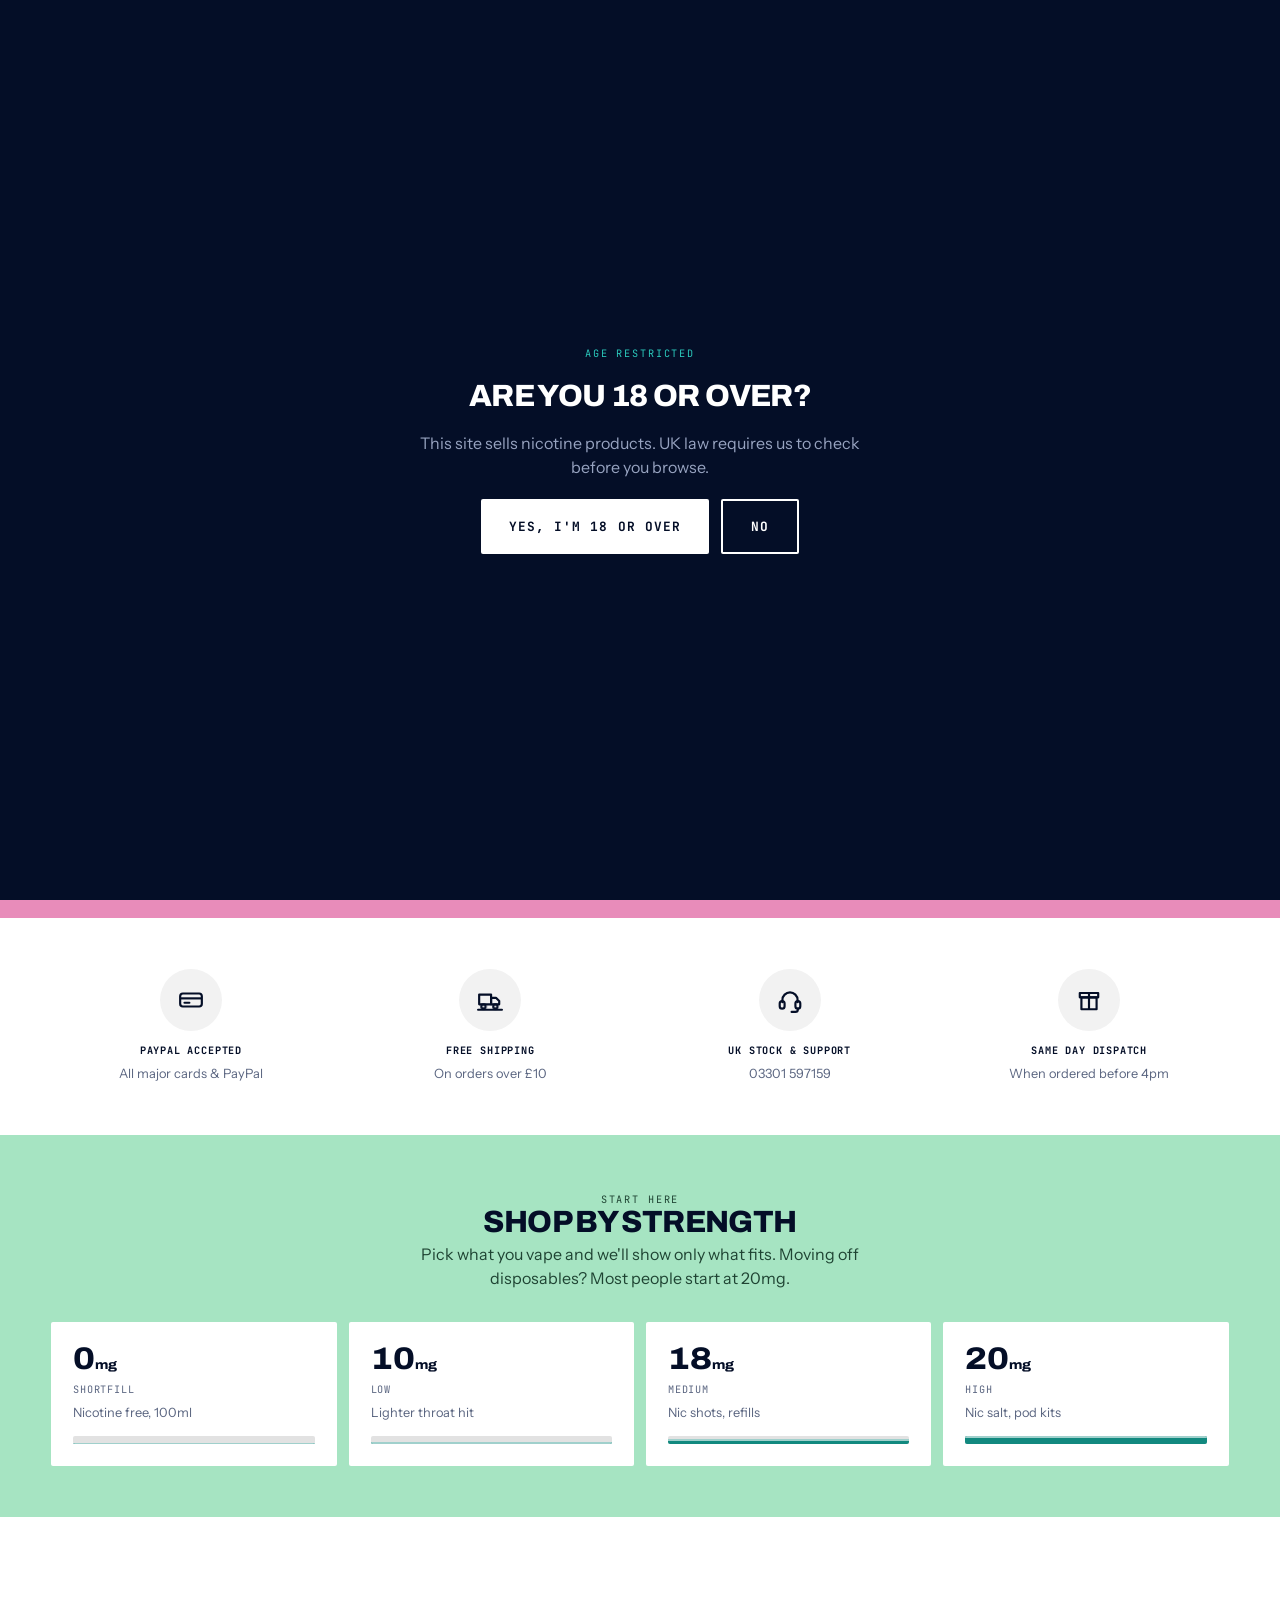
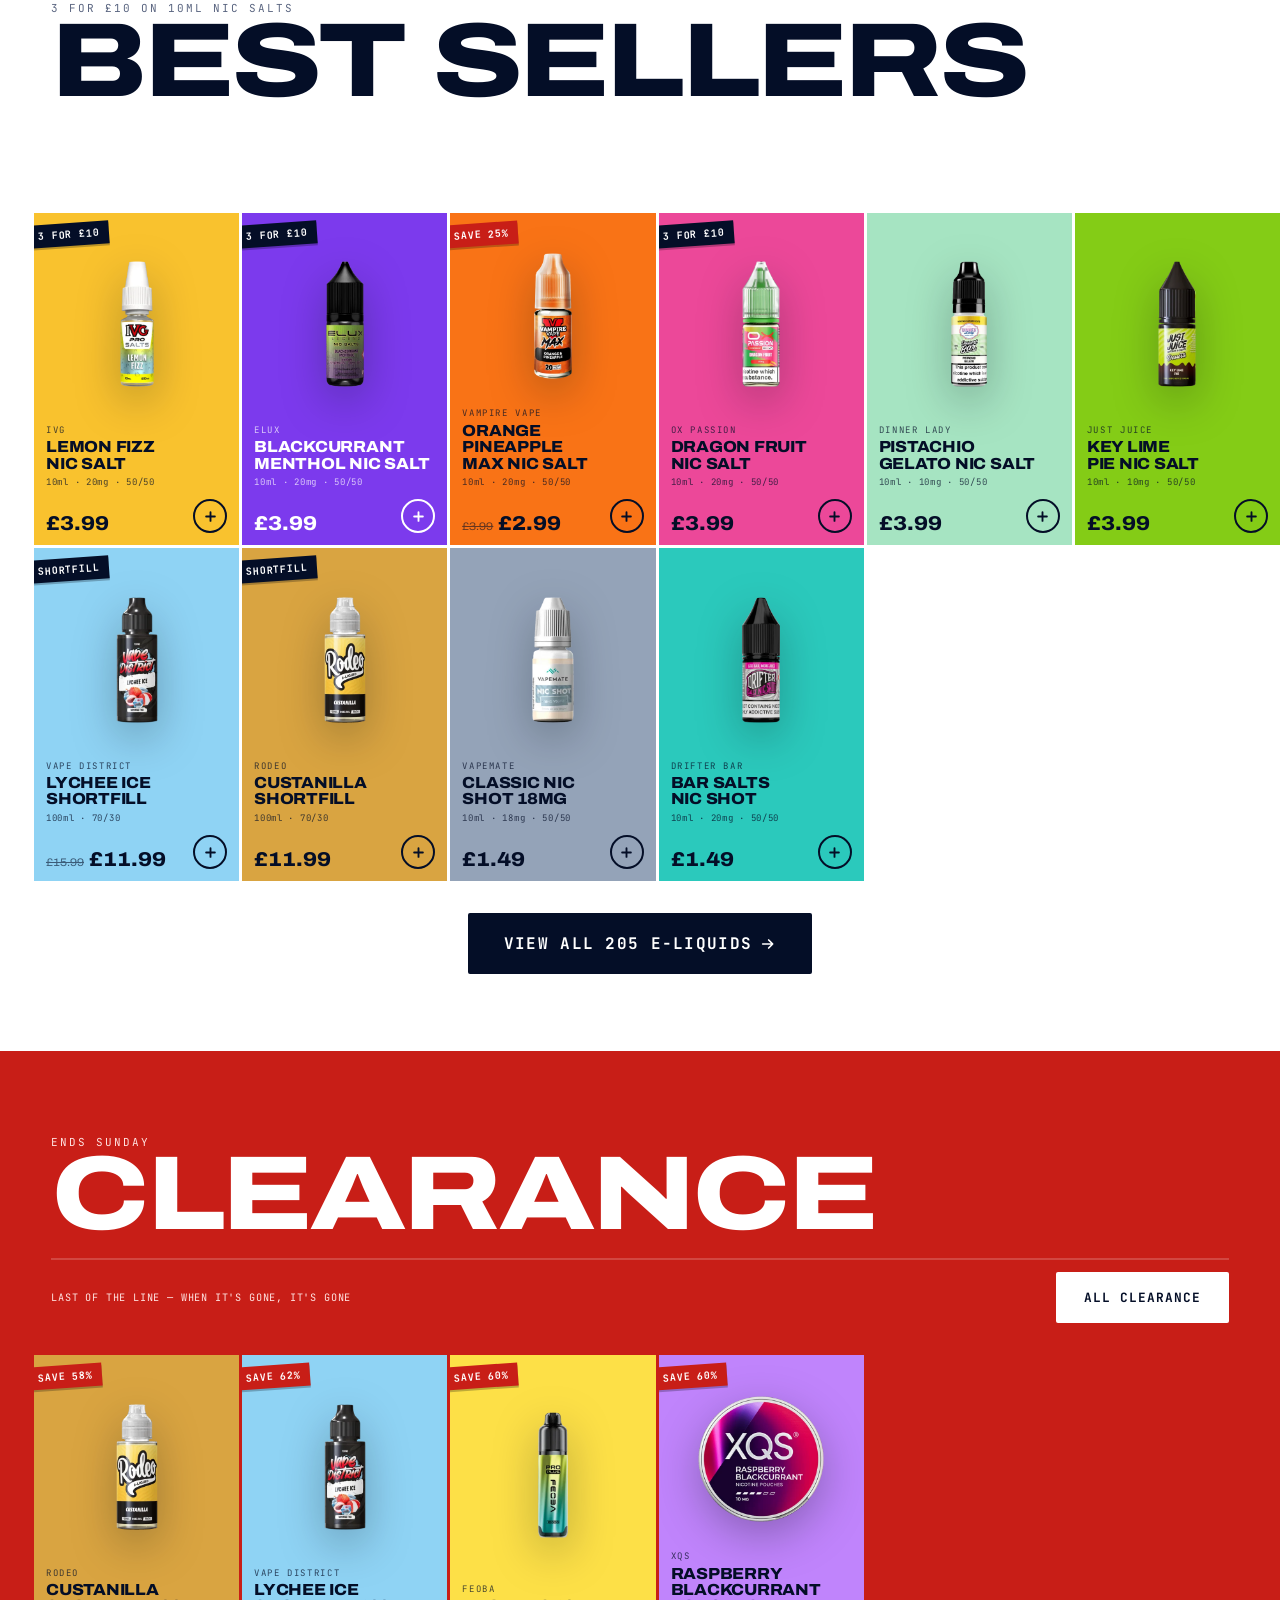
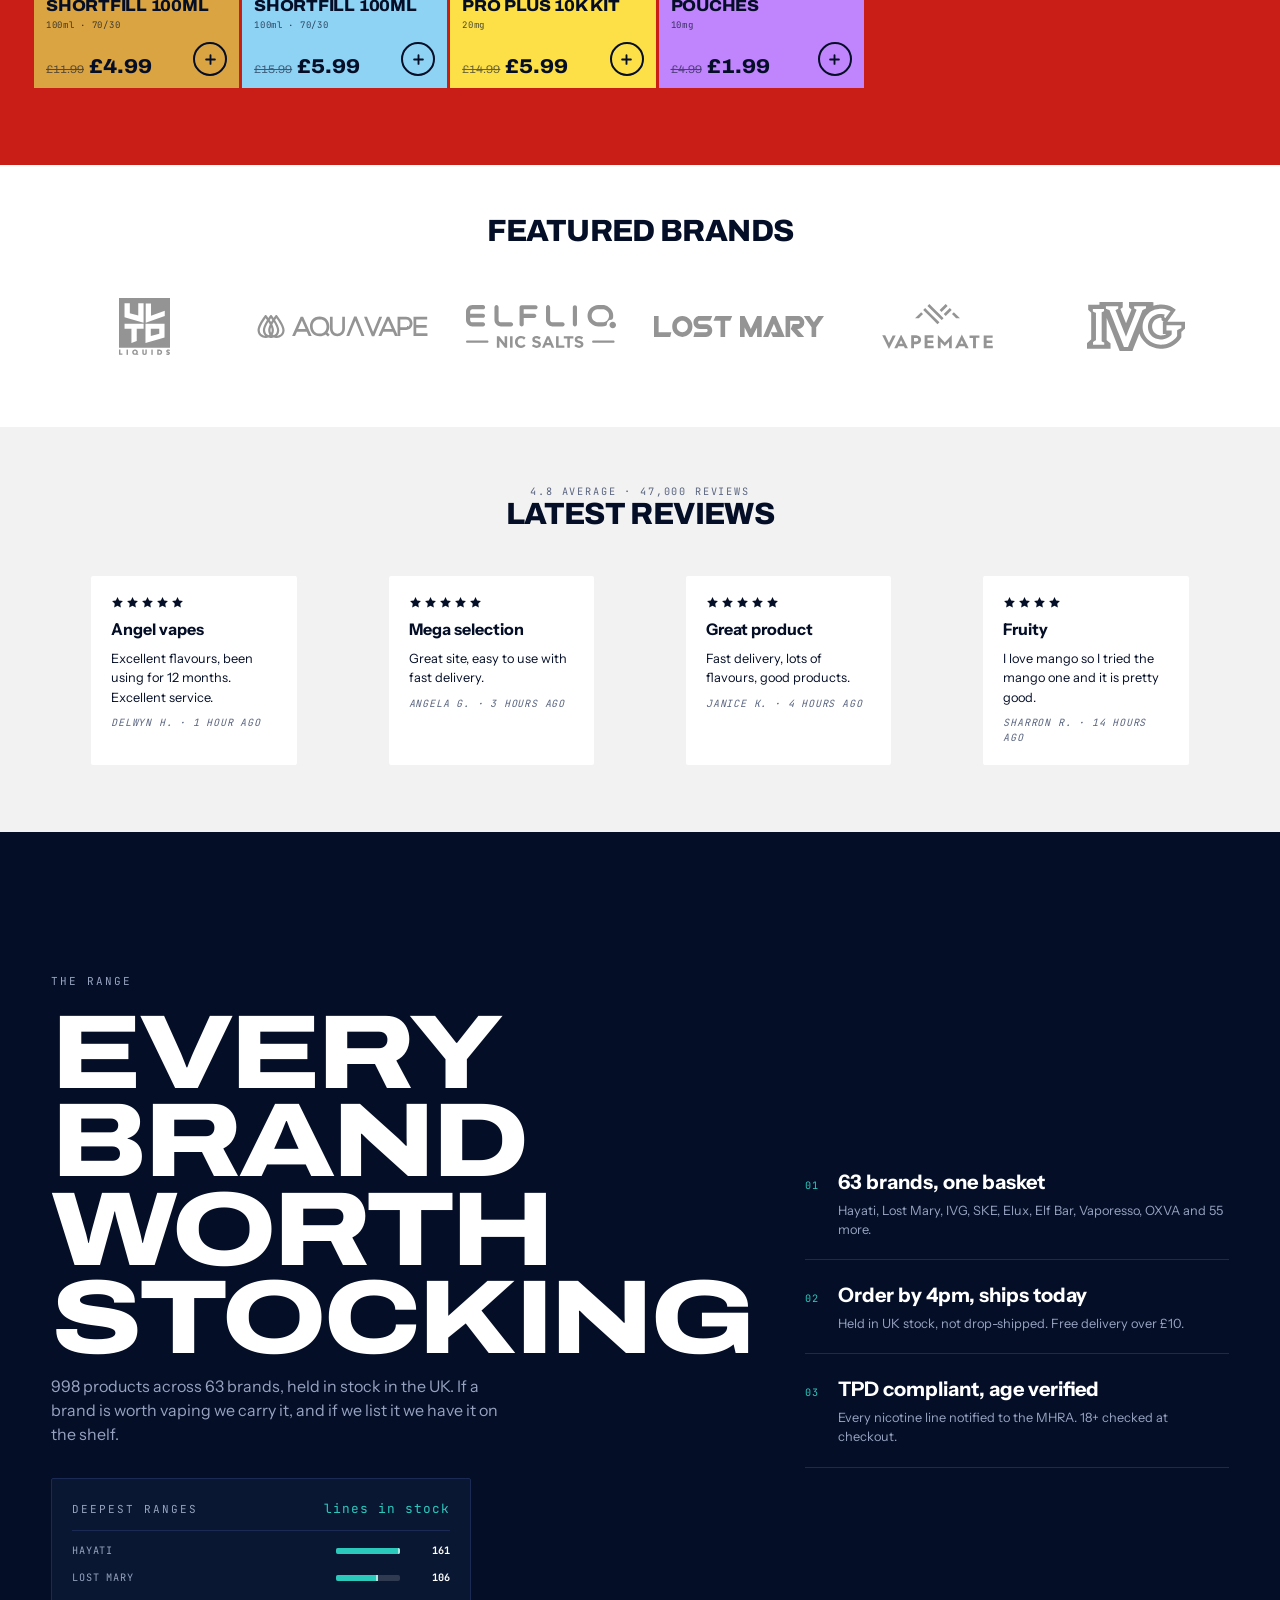
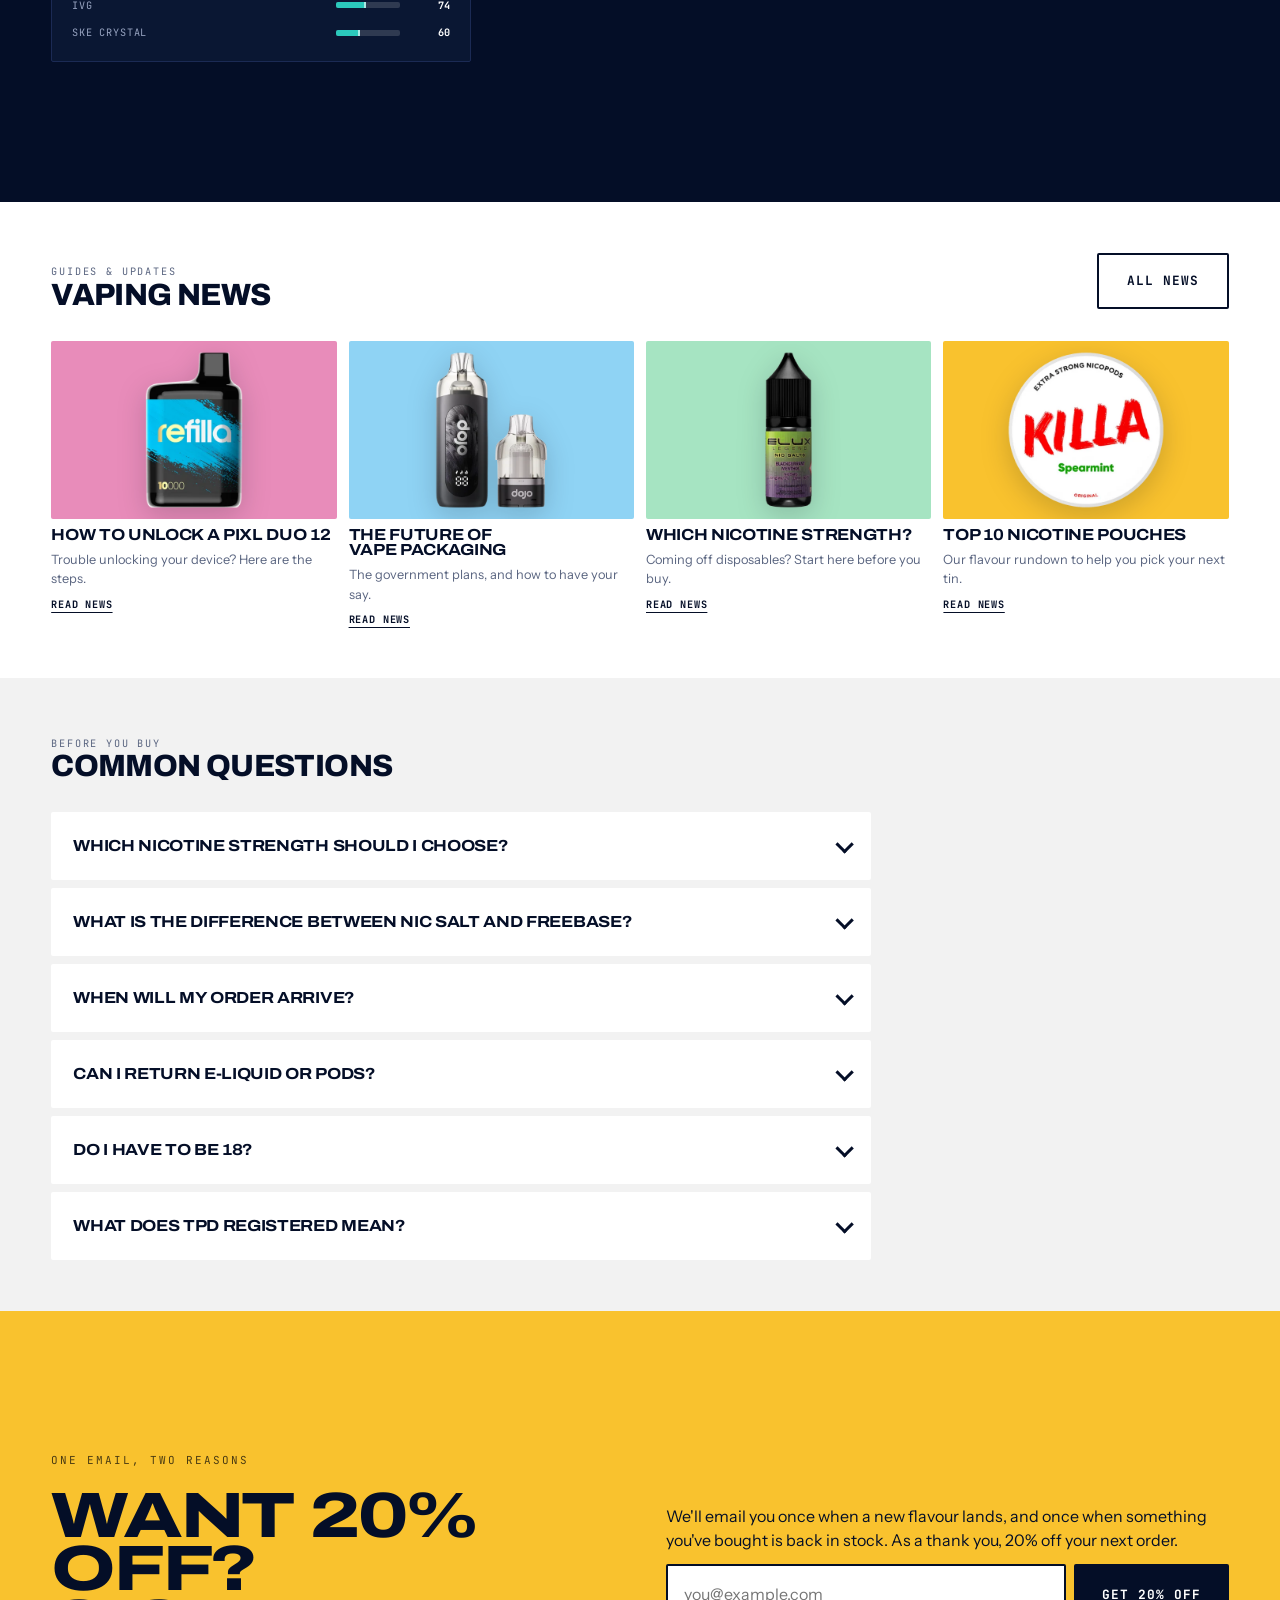
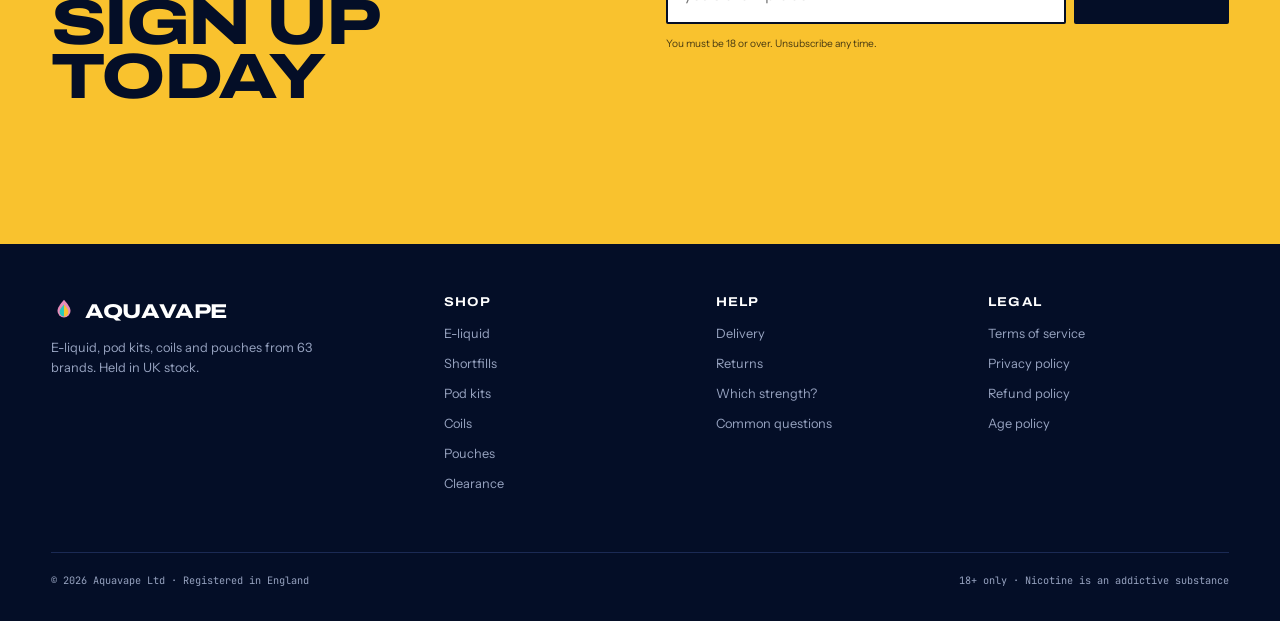
==== commit e21871ab: "Redesign: the flavour wall, and real rhythm between sections The first version was a template painte" ====
--- a/index.html
+++ b/index.html
@@ -65,10 +65,10 @@
     </a>
     <nav class="header__nav" aria-label="Primary">
       <a href="#bestsellers" data-hot>New</a>
-      <a href="#cats">Pods &amp; coils</a>
+      <a href="#bestsellers">Pods &amp; coils</a>
       <a href="#bestsellers">E-liquids</a>
-      <a href="#cats">Vape kits</a>
-      <a href="#cats">Pouches</a>
+      <a href="#bestsellers">Vape kits</a>
+      <a href="#bestsellers">Pouches</a>
       <a href="#brands">Brands</a>
       <a href="#clearance" data-hot>Vape deals</a>
     </nav>
@@ -224,7 +224,7 @@
 
   <!-- STRENGTH — mint band. Nicotine strength is how this category is
        actually shopped; the live site buries it in faceted filters. -->
-  <section class="band band--mint u-section" id="strengths">
+  <section class="band band--mint u-section u-section--tight" id="strengths">
     <div class="u-wrap">
       <div class="u-section-head u-center" data-reveal>
         <div>
@@ -238,21 +238,21 @@
   </section>
 
   <!-- BEST SELLERS — white band, tabbed like the live site -->
-  <section class="band band--paper u-section" id="bestsellers">
+  <section class="band band--paper u-section u-section--feature" id="bestsellers">
     <div class="u-wrap">
       <div class="u-section-head" data-reveal>
-        <div>
-          <p class="u-eyebrow">3 for £10 on 10ml nic salts</p>
-          <h2 id="gridHeading">Best sellers</h2>
-          <p id="gridCount">Showing 8 liquids</p>
-        </div>
+        <p class="u-eyebrow">3 for £10 on 10ml nic salts</p>
+        <h2 id="gridHeading">Best sellers</h2>
+      </div>
+      <div class="u-toolbar" data-reveal>
+        <span class="u-toolbar__count" id="gridCount">Showing 8 liquids</span>
         <div class="tabs" role="tablist" aria-label="Product type">
           <button role="tab" aria-selected="true"  data-tab="eliquid">E-liquid</button>
           <button role="tab" aria-selected="false" data-tab="kits">Vape kits</button>
           <button role="tab" aria-selected="false" data-tab="pods">Pods &amp; pouches</button>
         </div>
       </div>
-      <div class="grid-products" id="productGrid"></div>
+      <div class="wall wall--bleed" id="productGrid"></div>
       <div style="display:flex;justify-content:center;margin-top:var(--space-lg)">
         <a class="btn btn--primary btn--lg" href="#">View all 205 e-liquids
           <svg width="16" height="16" viewBox="0 0 24 24" fill="none" stroke="currentColor" stroke-width="2.5" stroke-linecap="round" stroke-linejoin="round"><path d="M4 12h15m-6-6 6 6-6 6"/></svg></a>
@@ -260,30 +260,19 @@
     </div>
   </section>
 
-  <!-- CATEGORIES — colour-blocked tiles. This is where the palette earns its
-       keep: the grid is the brand's colour range, used as navigation. -->
-  <section class="band band--wash u-section" id="cats">
-    <div class="u-wrap">
-      <div class="u-section-head" data-reveal>
-        <div><p class="u-eyebrow">Browse</p><h2>Shop the range</h2></div>
-      </div>
-      <div class="cats" id="catGrid"></div>
-    </div>
-  </section>
-
   <!-- CLEARANCE — red band. The live site runs a red clearance strip; kept,
        because price-led merchandising is the engine of this category. -->
-  <section class="band band--red u-section" id="clearance">
+  <section class="band band--red u-section u-section--feature" id="clearance">
     <div class="u-wrap">
       <div class="u-section-head" data-reveal>
-        <div>
-          <p class="u-eyebrow">Ends Sunday</p>
-          <h2>Clearance</h2>
-          <p>Last of the line. When it's gone, it's gone.</p>
-        </div>
+        <p class="u-eyebrow">Ends Sunday</p>
+        <h2>Clearance</h2>
+      </div>
+      <div class="u-toolbar" data-reveal>
+        <span class="u-toolbar__count">Last of the line — when it's gone, it's gone</span>
         <a class="btn btn--invert" href="#">All clearance</a>
       </div>
-      <div class="grid-products" id="clearanceGrid"></div>
+      <div class="wall wall--bleed" id="clearanceGrid"></div>
     </div>
   </section>
 
@@ -296,7 +285,7 @@
   </section>
 
   <!-- REVIEWS — one source, not three -->
-  <section class="band band--wash u-section" id="reviews">
+  <section class="band band--wash u-section u-section--tight" id="reviews">
     <div class="u-wrap">
       <div class="u-section-head u-center" data-reveal>
         <div><p class="u-eyebrow">4.8 average · 47,000 reviews</p><h2>Latest reviews</h2></div>
@@ -312,7 +301,7 @@
        longer in the catalogue. Rewritten to the business that actually
        exists — breadth, availability and speed. The gauges now encode real
        line counts per brand. -->
-  <section class="band band--navy u-section" id="range">
+  <section class="band band--navy u-section u-section--feature u-section--airy" id="range">
     <div class="u-wrap" style="display:grid;grid-template-columns:1fr 1fr;gap:var(--space-xl);align-items:center" id="provenance">
       <div data-reveal>
         <p class="u-eyebrow">The range</p>
@@ -344,7 +333,7 @@
   </section>
 
   <!-- NEWS -->
-  <section class="band band--paper u-section" id="news">
+  <section class="band band--paper u-section u-section--tight" id="news">
     <div class="u-wrap">
       <div class="u-section-head" data-reveal>
         <div><p class="u-eyebrow">Guides &amp; updates</p><h2>Vaping news</h2></div>
@@ -357,7 +346,7 @@
   <!-- FAQ — the live site runs a loyalty FAQ section; this restores it.
        Built on native <details>/<summary>: keyboard operable, screen-reader
        announced, and findable by in-page search with no JS at all. -->
-  <section class="band band--wash u-section" id="faq">
+  <section class="band band--wash u-section u-section--tight" id="faq">
     <div class="u-wrap">
       <div class="u-section-head" data-reveal>
         <div>
@@ -406,7 +395,7 @@
   </section>
 
   <!-- NEWSLETTER — yellow band, the standing CTA's destination -->
-  <section class="band band--yellow u-section" id="signup">
+  <section class="band band--yellow u-section u-section--feature u-section--airy" id="signup">
     <div class="u-wrap signup">
       <div data-reveal>
         <p class="u-eyebrow">One email, two reasons</p>
@@ -443,7 +432,7 @@
           E-liquid, pod kits, coils and pouches from 63 brands. Held in UK stock.
         </p>
       </div>
-      <div><h3>Shop</h3><ul><li><a href="#bestsellers">E-liquid</a></li><li><a href="#bestsellers">Shortfills</a></li><li><a href="#cats">Pod kits</a></li><li><a href="#cats">Coils</a></li><li><a href="#cats">Pouches</a></li><li><a href="#clearance">Clearance</a></li></ul></div>
+      <div><h3>Shop</h3><ul><li><a href="#bestsellers">E-liquid</a></li><li><a href="#bestsellers">Shortfills</a></li><li><a href="#bestsellers">Pod kits</a></li><li><a href="#bestsellers">Coils</a></li><li><a href="#bestsellers">Pouches</a></li><li><a href="#clearance">Clearance</a></li></ul></div>
       <div><h3>Help</h3><ul><li><a href="#faq">Delivery</a></li><li><a href="#faq">Returns</a></li><li><a href="#strengths">Which strength?</a></li><li><a href="#faq">Common questions</a></li></ul></div>
       <div><h3>Legal</h3><ul>
         <li><a href="https://aquavape.co.uk/policies/terms-of-service" rel="noopener">Terms of service</a></li>
--- a/styles/tokens.css
+++ b/styles/tokens.css
@@ -94,6 +94,7 @@
   --page-max-width: 1440px;
   --page-x-padding: clamp(1rem, 4vw, 3.25rem);
   --header-height:  64px;
+  --tab-w:          34px;   /* the fixed 20% off tab, kept out of content */
   --rule: 1px solid var(--ink-line);
 
   /* --- Radii -----------------------------------------------------------
--- a/styles/base.css
+++ b/styles/base.css
@@ -25,7 +25,10 @@
 }
 /* Hierarchy fixed: live site renders H1 at 25px and H2 at 31px */
 h1 { font-size: var(--text-display); font-weight: 800; }
-h2 { font-size: clamp(1.9rem, 3.6vw, 2.9rem); font-weight: 800; }
+/* Default section heading is deliberately modest. The scale drama lives in
+   .u-section--feature below — every heading being the same 46px was what made
+   ten different sections read as one repeated slide. */
+h2 { font-size: clamp(1.5rem, 2.4vw, 2rem); font-weight: 800; font-stretch: 100%; }
 h3 { font-size: var(--text-lg); font-weight: 700; }
 h4 { font-size: var(--text-md); font-weight: 700; }
 
@@ -65,6 +68,34 @@
 
 .u-section { padding-block: clamp(2.75rem, 6vw, 5.25rem); }
 .u-section--tight { padding-block: clamp(2rem, 4vw, 3.25rem); }
+.u-section--airy  { padding-block: clamp(4.5rem, 11vw, 9rem); }
+
+/* Feature sections carry the weight: the heading goes huge and uses
+   Archivo's width axis, which is the reason this typeface was chosen and
+   the thing the first pass never exploited. */
+.u-section--feature h2 {
+  font-size: clamp(2.9rem, 8.2vw, 7rem);
+  font-stretch: 125%;
+  line-height: .84;
+  letter-spacing: -.035em;
+  max-width: 14ch;
+}
+.u-section--feature .u-section-head { display: block; margin-bottom: var(--space-md); }
+.u-section--feature .u-eyebrow { font-size: 11px; }
+
+/* Controls sit on a hairline under the big heading rather than trying to
+   share its line — at 7rem the heading always wins the space. */
+.u-toolbar {
+  display: flex; align-items: center; justify-content: space-between;
+  gap: var(--space-md); flex-wrap: wrap;
+  padding-top: var(--space-sm); margin-bottom: var(--space-lg);
+  border-top: 2px solid color-mix(in srgb, var(--band-fg) 18%, transparent);
+}
+.u-toolbar__count {
+  font-family: var(--font-mono); font-size: var(--text-xs);
+  letter-spacing: var(--tracking-wide); text-transform: uppercase;
+  color: var(--band-mute);
+}
 
 /* Every real measurement on this site is set in mono — the numbers are
    product information in this category, not decoration. */
--- a/styles/components.css
+++ b/styles/components.css
@@ -374,113 +374,116 @@
 }
 .tabs button[aria-selected='true'] { background: var(--ink); color: var(--paper); }
 
-/* --- Product card --------------------------------------------------------
-   Square, like the live theme. The swatch carries a resting tint of the
-   flavour so the grid reads as a palette, and floods on hover — the
-   signature applied at component scale.
+/* --- SIGNATURE: the flavour wall ----------------------------------------
+   998 products across 63 brands, and every one of them is a flavour with a
+   colour. So the grid stops being cards-on-a-background and becomes the
+   colour field itself: full-bleed, 2px gaps, each tile entirely its own
+   flavour with the bottle sitting on it and the type knocked out.
+
+   A wall of sweets, which is what this shop actually is.
+
+   Text colour is not guessed — main.js picks ink or paper per flavour from
+   its luminance, so every tile clears AA. All 24 catalogue colours were
+   checked before this shipped.
    ------------------------------------------------------------------------ */
-.grid-products { display: grid; grid-template-columns: repeat(auto-fill, minmax(230px, 1fr)); gap: var(--space-md); }
-
-.card {
-  position: relative; display: grid; grid-template-rows: auto 1fr;
-  background: var(--paper); color: var(--ink);
-  border: 2px solid var(--wash-deep); border-radius: var(--radius); overflow: hidden;
-  transition: border-color var(--anim-fast) var(--ease-out),
-              transform var(--anim-time) var(--ease-out-back),
-              box-shadow var(--anim-time) var(--ease-out);
-}
-.card:hover, .card:focus-within { transform: translateY(-6px); border-color: var(--ink); box-shadow: var(--shadow-md); }
-
-.card__swatch {
-  position: relative; aspect-ratio: 1/1; display: grid; place-items: center; overflow: hidden;
-  background: color-mix(in srgb, var(--flavour, var(--fill)) 16%, var(--paper));
-}
-.card__flood {
-  position: absolute; inset: auto 0 0 0; height: 0;
-  background: var(--flavour, var(--fill));
-  transition: height var(--anim-slow) var(--ease-out);
-}
-.card__flood::after { content: ''; position: absolute; inset: 0 0 auto 0; height: 3px;
-  background: color-mix(in srgb, var(--flavour, var(--fill)) 40%, white); }
-.card:hover .card__flood, .card:focus-within .card__flood { height: 100%; }
-/* Real product photography, alpha-trimmed so every shot fills its frame
-   to the same margin. */
-.card__img {
-  position: relative; z-index: 1;
+.wall {
+  display: grid;
+  grid-template-columns: repeat(auto-fill, minmax(198px, 1fr));
+  gap: 3px;
+  /* The band shows through the gaps, so the section colour becomes the
+     mortar between the tiles — and an incomplete last row simply reads as
+     the band rather than as a hole. */
+  background: transparent;
+}
+/* Bleeds to the viewport edge, inset on the left by the width of the fixed
+   20% off tab so the first column's type is never underneath it. */
+.wall--bleed {
+  width: calc(100vw - var(--tab-w));
+  margin-left: calc(50% - 50vw + var(--tab-w));
+}
+
+.tile {
+  position: relative;
+  display: grid;
+  grid-template-rows: 1fr auto;
+  min-height: clamp(300px, 26vw, 360px);
+  padding: var(--space-sm);
+  background: var(--flavour);
+  color: var(--on-flavour);
+  overflow: hidden;
+  isolation: isolate;
+  transition: transform var(--anim-time) var(--ease-out-back);
+}
+.tile:hover, .tile:focus-within { transform: scale(1.035); z-index: 2; }
+
+.tile__img {
+  place-self: center;
   width: 74%; height: auto; aspect-ratio: 1; object-fit: contain;
-  filter: drop-shadow(0 10px 18px rgba(1,6,15,.16));
+  filter: drop-shadow(0 14px 22px rgba(1, 6, 15, .28));
   transition: transform var(--anim-slow) var(--ease-out-back);
 }
-.card:hover .card__img, .card:focus-within .card__img { transform: translateY(-8px) scale(1.06); }
-
-/* Multibuy flag — the live site's "4 FOR £10" pennant, kept because it is
-   the actual commercial engine of the category. */
-.flag {
-  position: absolute; top: var(--space-xs); left: 0; z-index: 2;
-  padding: 4px 12px 4px 9px; background: var(--deal); color: var(--paper);
+.tile:hover .tile__img, .tile:focus-within .tile__img { transform: translateY(-8px) scale(1.07); }
+
+/* the deal pennant, tilted — the live site's own merchandising device */
+.tile__flag {
+  position: absolute; top: 10px; left: -6px; z-index: 3;
+  padding: 4px 10px;
+  background: var(--ink); color: var(--paper);
   font-family: var(--font-mono); font-size: 10px; font-weight: 700;
   letter-spacing: var(--tracking-wide); text-transform: uppercase;
-  clip-path: polygon(0 0, 100% 0, calc(100% - 7px) 50%, 100% 100%, 0 100%);
-}
-.flag--sale { background: var(--red); }
-.flag--new  { background: var(--ink); }
-
-.card__body { display: flex; flex-direction: column; gap: var(--space-xxs); padding: var(--space-md); }
-.card__brand { font-family: var(--font-mono); font-size: 10px;
-  letter-spacing: var(--tracking-widest); text-transform: uppercase; color: #5A6580; }
-.card__name { font-family: var(--font-body); font-size: var(--text-md); font-weight: 600;
-  text-transform: none; letter-spacing: 0; line-height: 1.3;
-  min-height: 2.6em; }   /* two lines, so stars and gauges align across a row */
-.card__meta { display: flex; gap: 5px; flex-wrap: wrap; margin-top: var(--space-xxs);
-  font-family: var(--font-mono); font-size: 10px; letter-spacing: var(--tracking-wide); color: #5A6580; }
-.card__meta span { padding: 2px 6px; border: 1px solid var(--wash-deep); border-radius: var(--radius); }
-.card__stars { display: flex; gap: 2px; color: var(--ink); margin-top: var(--space-xxs); }
-
-.card__stock { display: grid; gap: 4px; margin-top: var(--space-sm); }
-.card__stock .gauge { height: 5px; --gauge-colour: var(--fill-deep); --gauge-track: var(--wash-deep); }
-.card__stock small { font-family: var(--font-mono); font-size: 10px;
-  letter-spacing: var(--tracking-wide); text-transform: uppercase; color: #5A6580; }
-
-.card__foot { display: flex; align-items: center; justify-content: space-between;
-  gap: var(--space-xs); margin-top: auto; padding-top: var(--space-sm); }
-.card__price { font-family: var(--font-display); font-size: var(--text-lg);
-  font-weight: 800; font-stretch: 112%; font-variant-numeric: tabular-nums; }
-.card__price del { color: #5A6580; font-size: var(--text-sm); font-weight: 400; margin-right: 6px; }
-.card__price ins { text-decoration: none; color: var(--red); }
-.card__add {
-  display: grid; place-items: center; width: 40px; height: 40px;
-  background: var(--ink); color: var(--paper); border-radius: var(--radius);
-  transition: transform var(--anim-fast) var(--ease-out-back), background var(--anim-fast) var(--ease-out);
-}
-.card__add:hover, .card__add:focus-visible { transform: scale(1.1); background: var(--fill-deep); }
-.card__add[data-added='true'] { background: var(--deal); }
-
-/* --- Category tiles ------------------------------------------------------
-   Colour-blocked, one band colour per category. This is where the palette
-   earns its keep: the grid is the brand's colour range, used as navigation.
-   ------------------------------------------------------------------------ */
-.cats { display: grid; grid-template-columns: repeat(4, 1fr); gap: var(--space-sm); }
-.cat {
-  position: relative; display: grid; align-content: end; gap: var(--space-xxs);
-  aspect-ratio: 4/5; padding: var(--space-md); border-radius: var(--radius);
-  background: var(--cat, var(--mint)); color: var(--ink); overflow: hidden;
-  transition: transform var(--anim-time) var(--ease-out-back), box-shadow var(--anim-time) var(--ease-out);
-}
-.cat:hover, .cat:focus-visible { transform: translateY(-6px); box-shadow: var(--shadow-lg); }
-.cat__img {
-  position: absolute; top: 8%; left: 50%; transform: translateX(-50%);
-  width: 62%; height: auto; aspect-ratio: 1; object-fit: contain;
-  filter: drop-shadow(0 14px 22px rgba(1,6,15,.2));
-  transition: transform var(--anim-slow) var(--ease-out-back);
-}
-.cat:hover .cat__img, .cat:focus-visible .cat__img {
-  transform: translateX(-50%) translateY(-10px) scale(1.05) rotate(-3deg);
-}
-.cat__n { font-family: var(--font-display); font-size: var(--text-lg);
-  font-weight: 800; font-stretch: 112%; text-transform: uppercase; }
-.cat__c { font-family: var(--font-mono); font-size: var(--text-xs);
-  letter-spacing: var(--tracking-wide); text-transform: uppercase; opacity: .7; }
-@media (max-width: 860px) { .cats { grid-template-columns: 1fr 1fr; } }
+  transform: rotate(-4deg);
+  box-shadow: 0 2px 0 rgba(1, 6, 15, .25);
+}
+.tile__flag--sale { background: var(--red); }
+.tile__flag--new  { background: var(--paper); color: var(--ink); }
+
+.tile__foot { display: grid; gap: 2px; }
+.tile__brand {
+  font-family: var(--font-mono); font-size: 9px;
+  letter-spacing: var(--tracking-widest); text-transform: uppercase;
+  opacity: .72;
+}
+.tile__name {
+  font-family: var(--font-display); font-stretch: 108%;
+  font-size: var(--text-md); font-weight: 800; line-height: 1.02;
+  text-transform: uppercase; letter-spacing: -.015em;
+  text-wrap: balance;
+}
+.tile__spec {
+  font-family: var(--font-mono); font-size: 9px;
+  letter-spacing: var(--tracking-wide); opacity: .72; margin-top: 2px;
+}
+.tile__buy {
+  display: flex; align-items: flex-end; justify-content: space-between;
+  gap: var(--space-xs); margin-top: var(--space-xs);
+}
+.tile__price {
+  font-family: var(--font-display); font-stretch: 112%;
+  font-size: var(--text-lg); font-weight: 800;
+  font-variant-numeric: tabular-nums; line-height: 1;
+}
+.tile__price del { font-size: 11px; font-weight: 400; opacity: .6; margin-right: 5px; }
+.tile__price ins { text-decoration: none; }
+.tile__add {
+  flex: none; display: grid; place-items: center;
+  width: 34px; height: 34px;
+  border: 2px solid currentColor; border-radius: 50%;
+  color: inherit;
+  transition: background var(--anim-fast) var(--ease-out),
+              color var(--anim-fast) var(--ease-out),
+              transform var(--anim-fast) var(--ease-out-back);
+}
+.tile__add:hover, .tile__add:focus-visible {
+  background: currentColor; transform: scale(1.14);
+}
+.tile__add:hover svg, .tile__add:focus-visible svg { color: var(--flavour); }
+.tile__add[data-added='true'] { background: currentColor; }
+.tile__add[data-added='true'] svg { color: var(--flavour); }
+
+@media (max-width: 560px) {
+  .wall { grid-template-columns: repeat(auto-fill, minmax(46%, 1fr)); }
+  .tile__name { font-size: var(--text-sm); }
+}
 
 /* --- Brand logos --------------------------------------------------------
    The real vector marks, as <img> so their internal ids and class names
@@ -557,6 +560,9 @@
 
 /* --- Newsletter (yellow band) --------------------------------------------- */
 .signup { display: grid; grid-template-columns: 1fr 1fr; gap: var(--space-xl); align-items: center; }
+/* The feature scale is tuned for a full-width heading; in a half-width
+   column it stacks to four lines and reads cramped. */
+#signup h2 { font-size: clamp(2.3rem, 5vw, 4.2rem); max-width: 10ch; }
 .signup__form { display: grid; gap: var(--space-sm); }
 .signup__row { display: flex; gap: var(--space-xs); flex-wrap: wrap; }
 .signup input {
@@ -605,8 +611,9 @@
    site keeps it, and a fixed bottom banner ate 68px of a phone screen for
    the same job. */
 @media (max-width: 760px) {
+  :root { --tab-w: 26px; }
   .cta-tab {
-    padding: var(--space-sm) 6px;
+    padding: var(--space-sm) 5px;
     font-size: 10px;
     letter-spacing: 0.14em;
   }
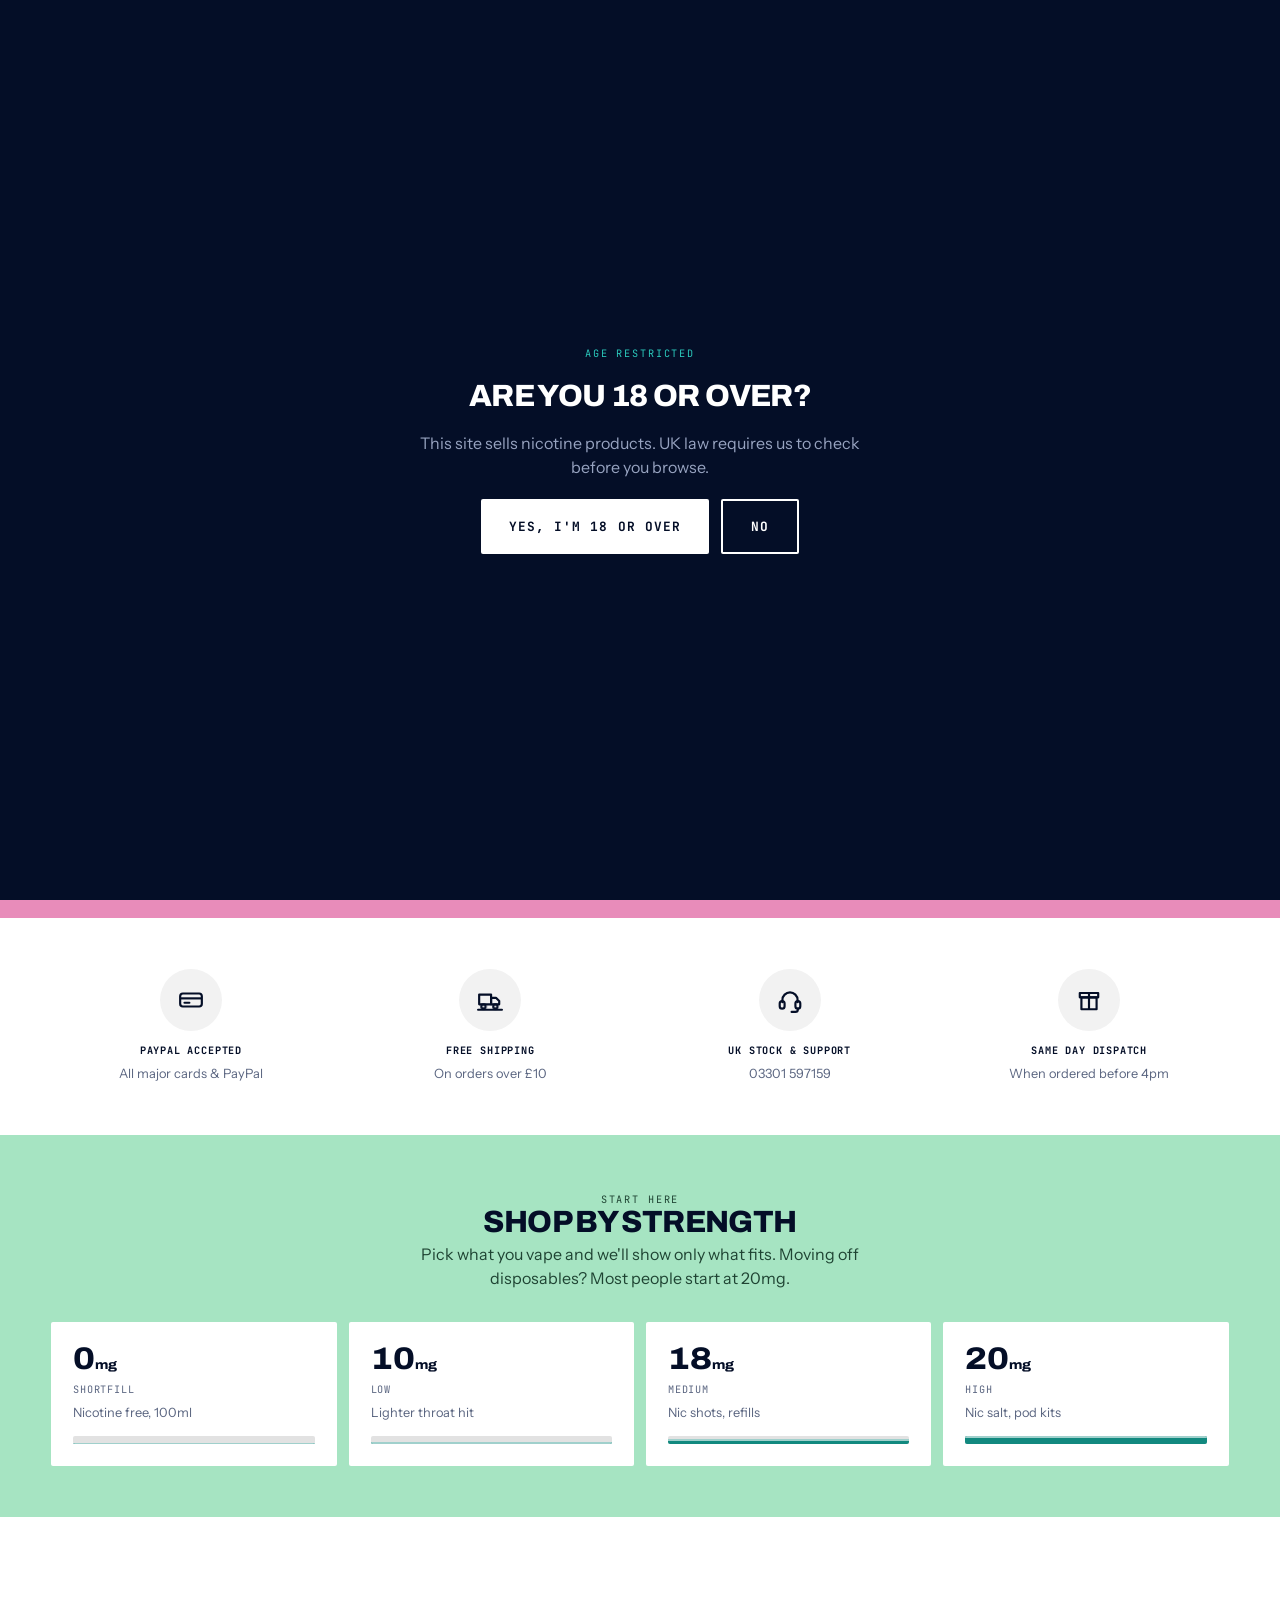
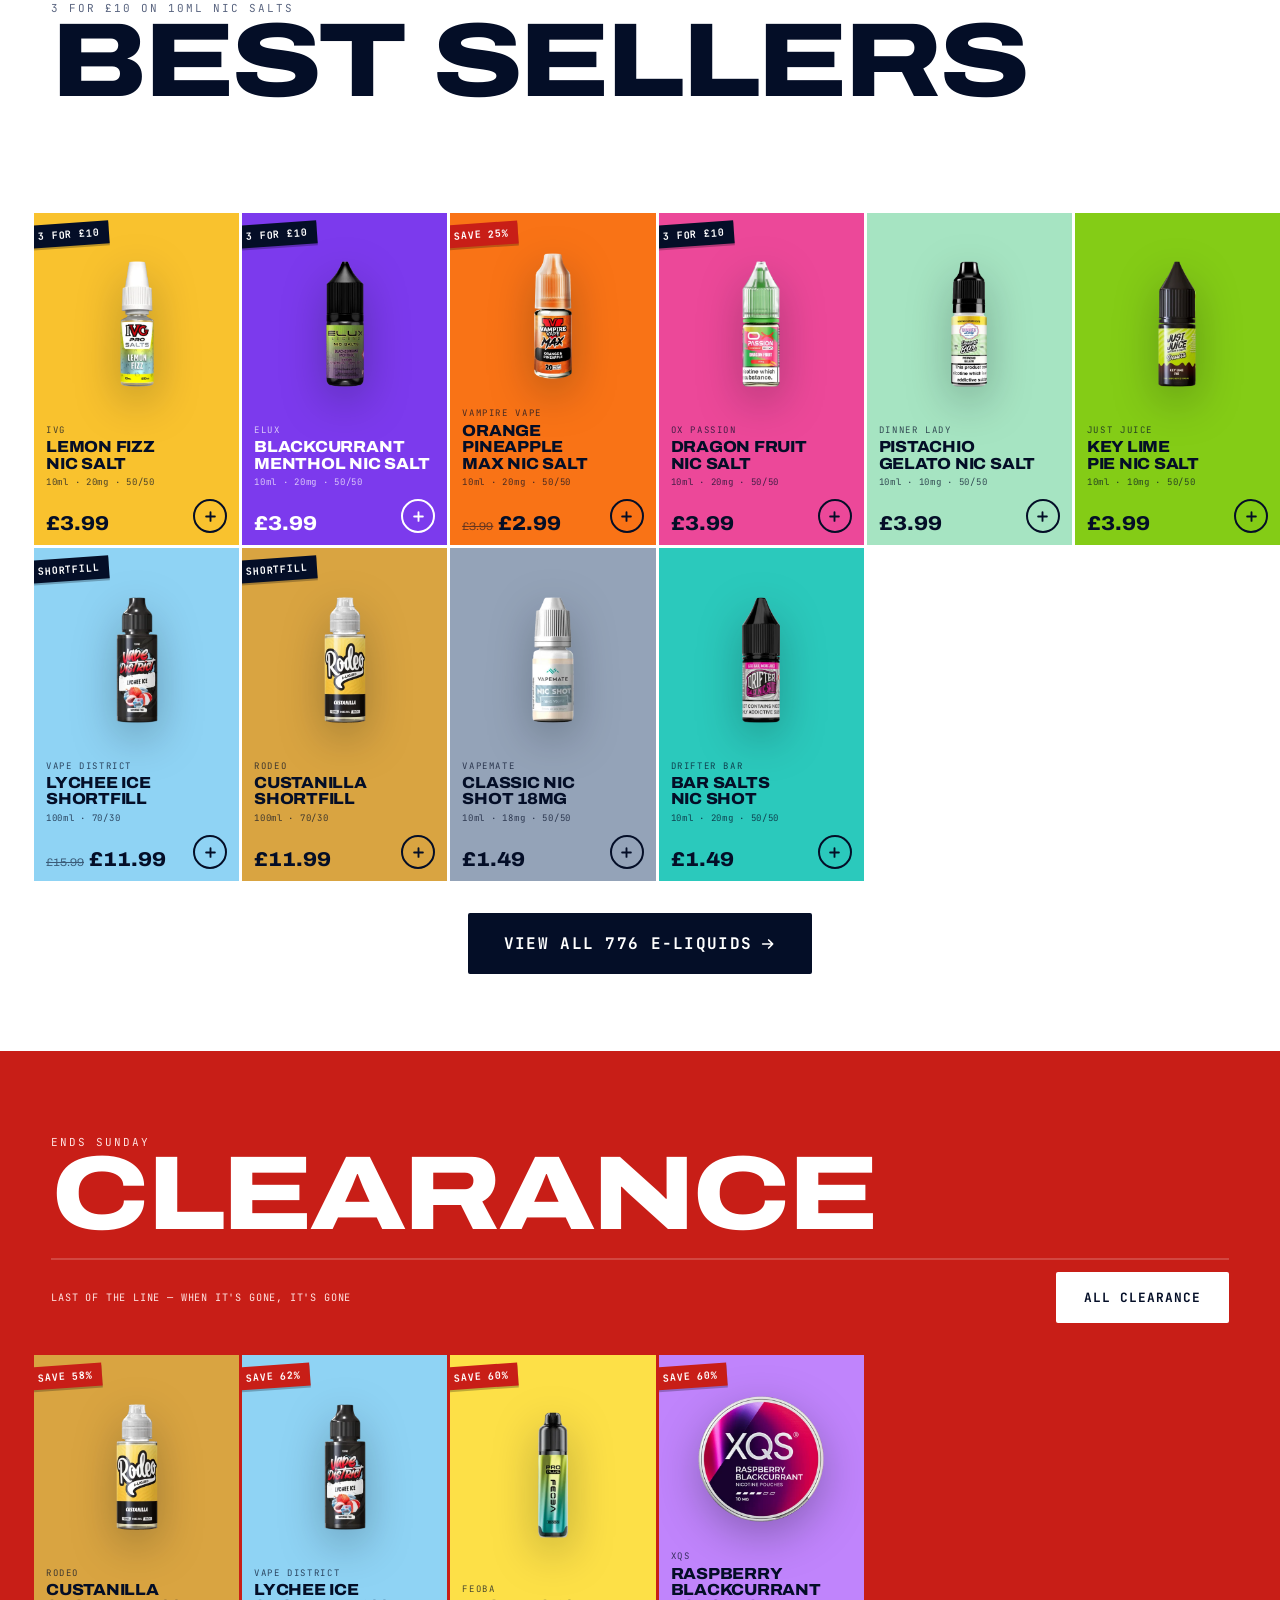
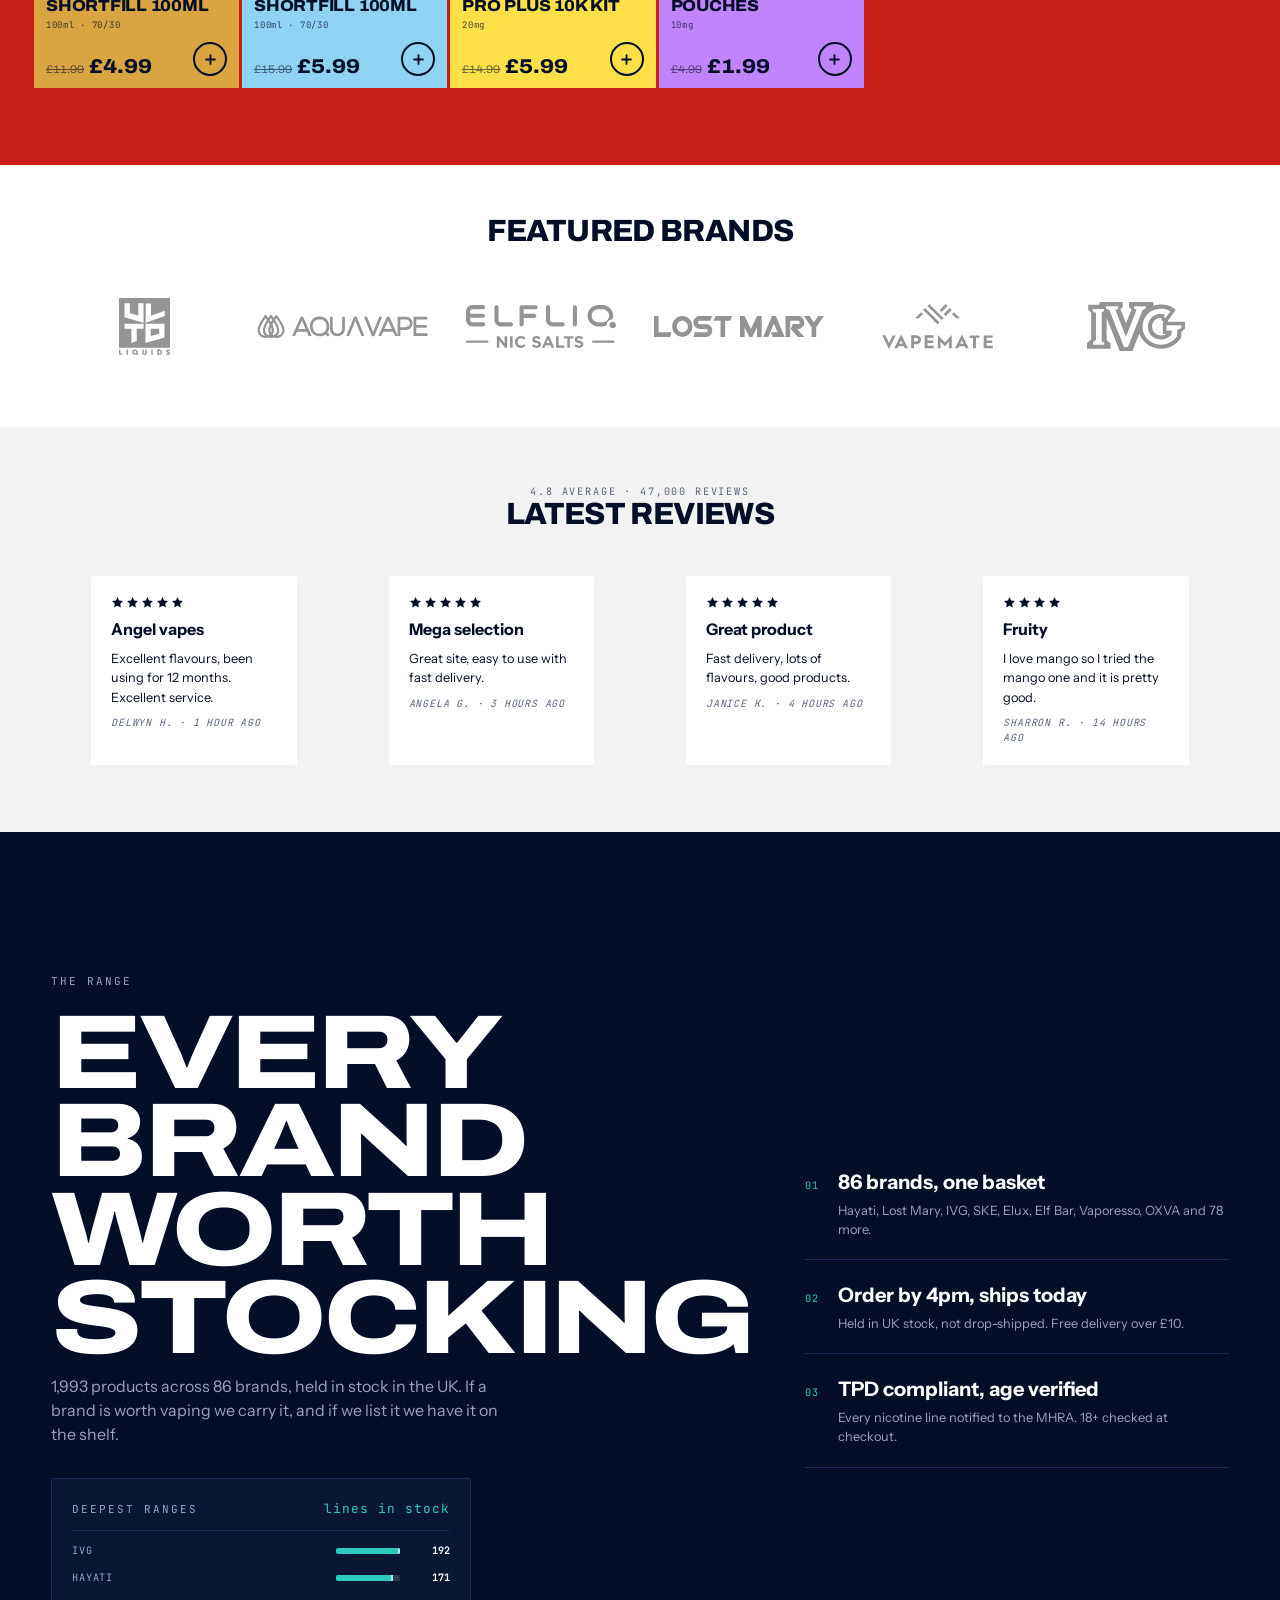
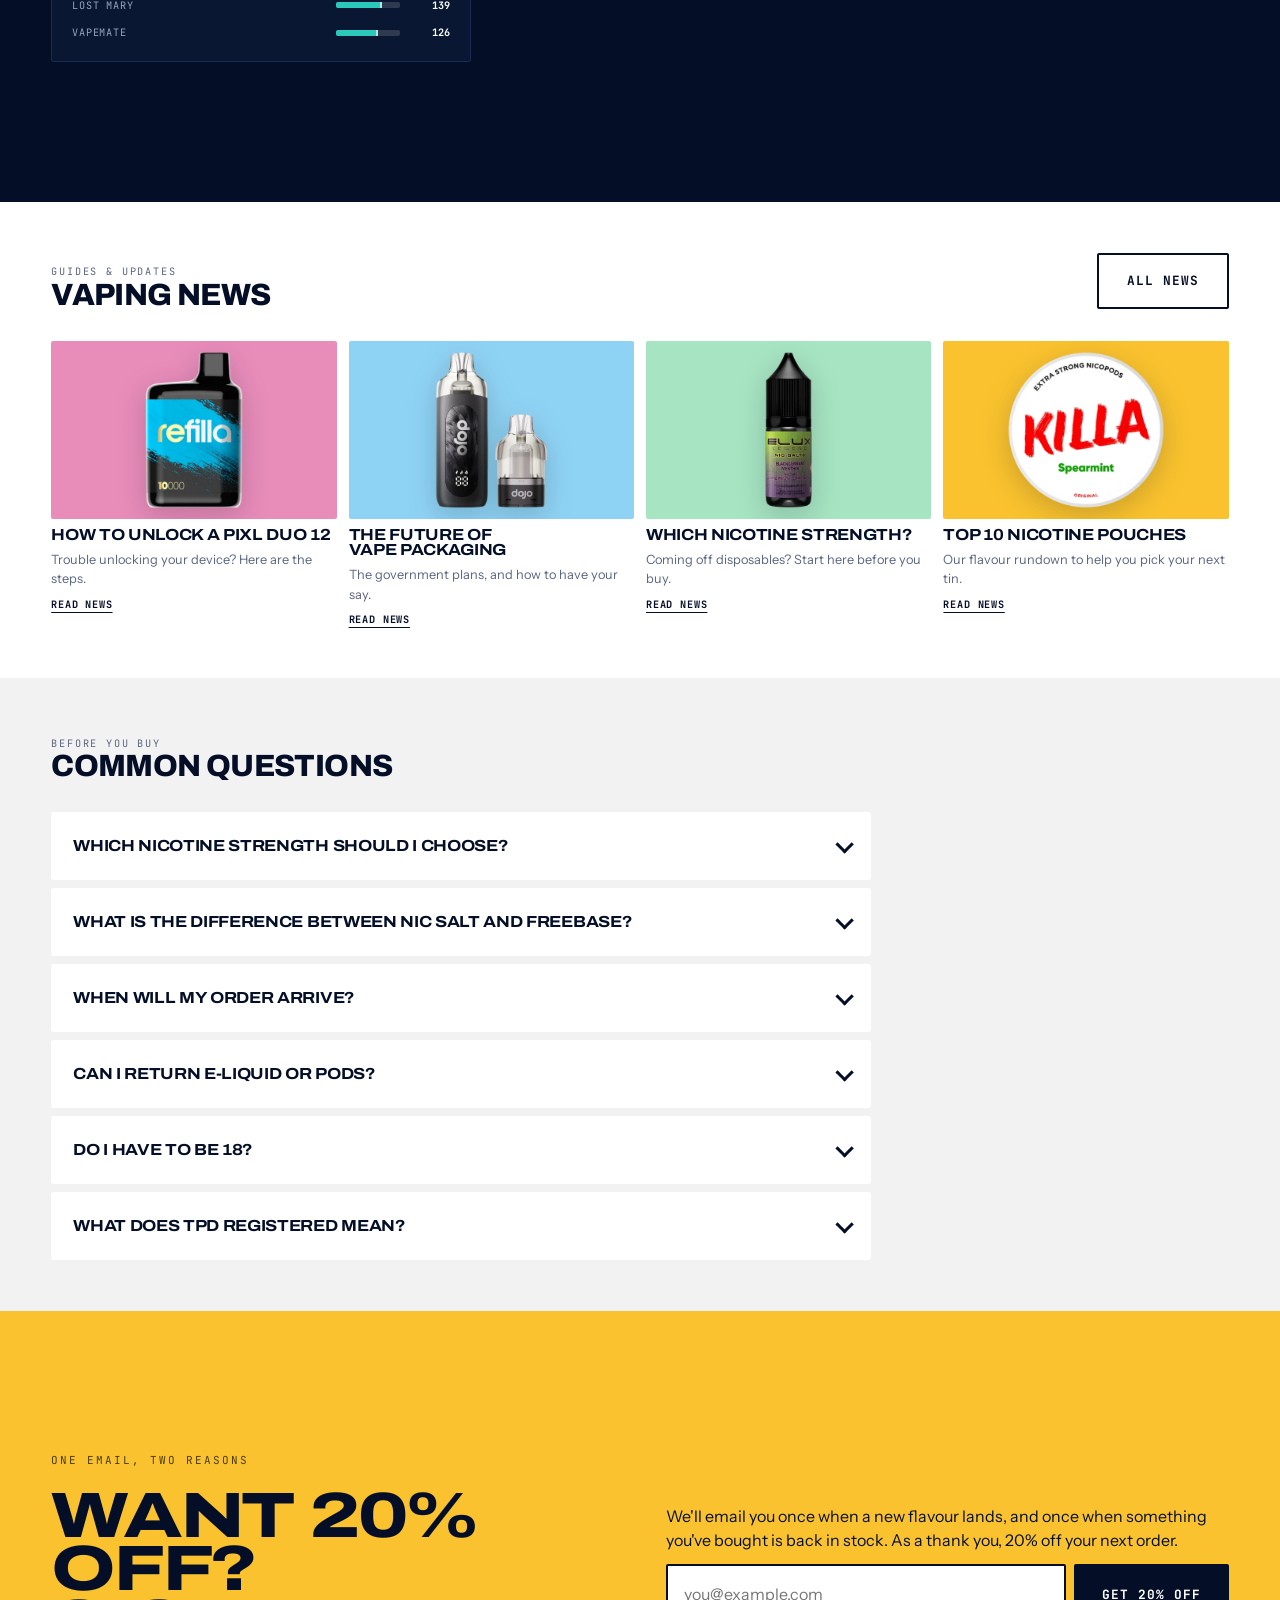
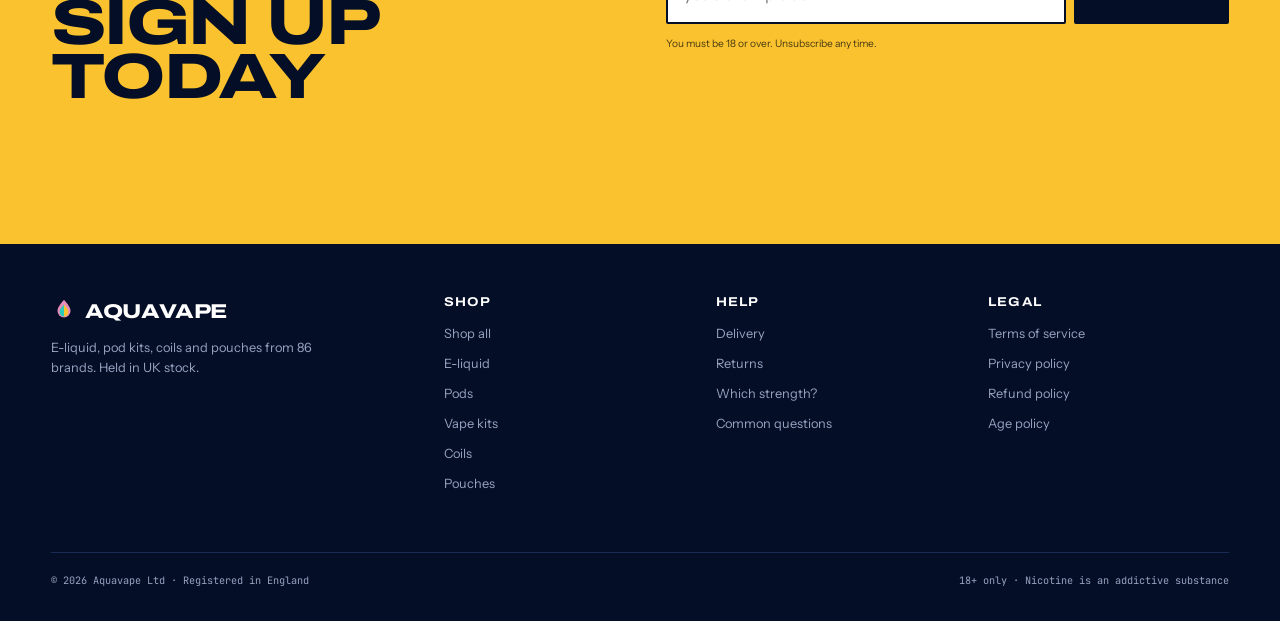
==== commit b941d74d: "Add the real catalogue: 1,993 products, filter/sort/search, shared basket A homepage proves a look. " ====
--- a/index.html
+++ b/index.html
@@ -3,8 +3,8 @@
 <head>
 <meta charset="utf-8">
 <meta name="viewport" content="width=device-width, initial-scale=1">
-<title>Aquavape — vape kits, e-liquid and pods from 63 brands</title>
-<meta name="description" content="E-liquid, vape kits, pods and pouches from 63 brands, held in UK stock. Shop by strength. Free UK delivery over £10, same-day dispatch before 4pm.">
+<title>Aquavape — vape kits, e-liquid and pods from 86 brands</title>
+<meta name="description" content="E-liquid, vape kits, pods and pouches from 86 brands, held in UK stock. Shop by strength. Free UK delivery over £10, same-day dispatch before 4pm.">
 <link rel="preload" href="assets/fonts/Archivo.woff2" as="font" type="font/woff2" crossorigin>
 <link rel="canonical" href="https://yameenbux.github.io/aquavape-rebrand/">
 
@@ -21,14 +21,14 @@
 <meta property="og:site_name" content="Aquavape">
 <meta property="og:url" content="https://yameenbux.github.io/aquavape-rebrand/">
 <meta property="og:title" content="Aquavape — rebrand prototype">
-<meta property="og:description" content="Design prototype: e-liquid, vape kits, pods and pouches from 63 brands. Shop by strength, free UK delivery over £10.">
+<meta property="og:description" content="Design prototype: e-liquid, vape kits, pods and pouches from 86 brands. Shop by strength, free UK delivery over £10.">
 <meta property="og:image" content="https://yameenbux.github.io/aquavape-rebrand/assets/share.png">
 <meta property="og:image:width" content="1200">
 <meta property="og:image:height" content="630">
-<meta property="og:image:alt" content="The Aquavape rebrand homepage: a pink hero with a vape kit and the headline Save up to 60% across 63 brands.">
+<meta property="og:image:alt" content="The Aquavape rebrand homepage: a pink hero with a vape kit and the headline Save up to 60% across 86 brands.">
 <meta name="twitter:card" content="summary_large_image">
 <meta name="twitter:title" content="Aquavape — rebrand prototype">
-<meta name="twitter:description" content="Design prototype: e-liquid, vape kits, pods and pouches from 63 brands.">
+<meta name="twitter:description" content="Design prototype: e-liquid, vape kits, pods and pouches from 86 brands.">
 <meta name="twitter:image" content="https://yameenbux.github.io/aquavape-rebrand/assets/share.png">
 
 <link rel="stylesheet" href="styles/fonts.css">
@@ -64,13 +64,13 @@
       Aquavape
     </a>
     <nav class="header__nav" aria-label="Primary">
-      <a href="#bestsellers" data-hot>New</a>
-      <a href="#bestsellers">Pods &amp; coils</a>
-      <a href="#bestsellers">E-liquids</a>
-      <a href="#bestsellers">Vape kits</a>
-      <a href="#bestsellers">Pouches</a>
-      <a href="#brands">Brands</a>
-      <a href="#clearance" data-hot>Vape deals</a>
+      <a href="shop.html" data-hot>Shop all</a>
+      <a href="shop.html?type=Pods">Pods</a>
+      <a href="shop.html?type=Eliquid">E-liquids</a>
+      <a href="shop.html?type=Vape%20Kits">Vape kits</a>
+      <a href="shop.html?type=Coils">Coils</a>
+      <a href="shop.html?type=Nicotine%20Pouches">Pouches</a>
+      <a href="shop.html?sort=price-asc" data-hot>Vape deals</a>
     </nav>
     <div class="header__actions">
       <button class="icon-btn" id="searchOpen" aria-label="Search products">
@@ -116,7 +116,7 @@
     <div class="u-wrap hero__grid" id="heroPanel" role="tabpanel">
       <div>
         <span class="chip" id="hChip" data-load style="--load-delay:60ms">Sale</span>
-        <h1 id="hHead" data-load style="--load-delay:140ms">Save up to 60% <em>across 63 brands</em></h1>
+        <h1 id="hHead" data-load style="--load-delay:140ms">Save up to 60% <em>across 86 brands</em></h1>
         <p class="hero__lede" id="hLede" data-load style="--load-delay:240ms">
           Every brand worth stocking, in one place. Order before 4pm and it ships the same day.
         </p>
@@ -254,7 +254,7 @@
       </div>
       <div class="wall wall--bleed" id="productGrid"></div>
       <div style="display:flex;justify-content:center;margin-top:var(--space-lg)">
-        <a class="btn btn--primary btn--lg" href="#">View all 205 e-liquids
+        <a class="btn btn--primary btn--lg" href="shop.html?type=Eliquid">View all 776 e-liquids
           <svg width="16" height="16" viewBox="0 0 24 24" fill="none" stroke="currentColor" stroke-width="2.5" stroke-linecap="round" stroke-linejoin="round"><path d="M4 12h15m-6-6 6 6-6 6"/></svg></a>
       </div>
     </div>
@@ -270,7 +270,7 @@
       </div>
       <div class="u-toolbar" data-reveal>
         <span class="u-toolbar__count">Last of the line — when it's gone, it's gone</span>
-        <a class="btn btn--invert" href="#">All clearance</a>
+        <a class="btn btn--invert" href="shop.html?sort=price-asc">All clearance</a>
       </div>
       <div class="wall wall--bleed" id="clearanceGrid"></div>
     </div>
@@ -296,8 +296,8 @@
 
   <!-- THE RANGE — navy band.
        This section previously claimed "mixed and bottled in Lancashire".
-       Checking products.json showed that is not what this shop is: 998
-       products from 63 third-party brands, and the own-brand 10ml line no
+       Checking products.json showed that is not what this shop is: 1,993
+       products from 86 third-party brands, and the own-brand 10ml line no
        longer in the catalogue. Rewritten to the business that actually
        exists — breadth, availability and speed. The gauges now encode real
        line counts per brand. -->
@@ -307,7 +307,7 @@
         <p class="u-eyebrow">The range</p>
         <h2>Every brand worth stocking</h2>
         <p style="color:var(--band-mute);max-width:42ch;margin-top:var(--space-sm)">
-          998 products across 63 brands, held in stock in the UK. If a brand
+          1,993 products across 86 brands, held in stock in the UK. If a brand
           is worth vaping we carry it, and if we list it we have it on the
           shelf.
         </p>
@@ -317,15 +317,15 @@
             <span class="u-spec" style="color:var(--fill)">lines in stock</span>
           </div>
           <dl class="batch__rows">
-            <div><dt>Hayati</dt><dd><span class="gauge gauge--h" style="--level:1"><span class="gauge__liquid"></span></span><b>161</b></dd></div>
-            <div><dt>Lost Mary</dt><dd><span class="gauge gauge--h" style="--level:.66"><span class="gauge__liquid"></span></span><b>106</b></dd></div>
-            <div><dt>IVG</dt><dd><span class="gauge gauge--h" style="--level:.46"><span class="gauge__liquid"></span></span><b>74</b></dd></div>
-            <div><dt>SKE Crystal</dt><dd><span class="gauge gauge--h" style="--level:.37"><span class="gauge__liquid"></span></span><b>60</b></dd></div>
+            <div><dt>IVG</dt><dd><span class="gauge gauge--h" style="--level:1"><span class="gauge__liquid"></span></span><b>192</b></dd></div>
+            <div><dt>Hayati</dt><dd><span class="gauge gauge--h" style="--level:.89"><span class="gauge__liquid"></span></span><b>171</b></dd></div>
+            <div><dt>Lost Mary</dt><dd><span class="gauge gauge--h" style="--level:.72"><span class="gauge__liquid"></span></span><b>139</b></dd></div>
+            <div><dt>Vapemate</dt><dd><span class="gauge gauge--h" style="--level:.66"><span class="gauge__liquid"></span></span><b>126</b></dd></div>
           </dl>
         </div>
       </div>
       <div style="display:grid;gap:var(--space-md)">
-        <div class="fact" data-reveal style="--reveal-delay:60ms"><span class="fact__n">01</span><div><div class="fact__t">63 brands, one basket</div><p class="fact__d">Hayati, Lost Mary, IVG, SKE, Elux, Elf Bar, Vaporesso, OXVA and 55 more.</p></div></div>
+        <div class="fact" data-reveal style="--reveal-delay:60ms"><span class="fact__n">01</span><div><div class="fact__t">86 brands, one basket</div><p class="fact__d">Hayati, Lost Mary, IVG, SKE, Elux, Elf Bar, Vaporesso, OXVA and 78 more.</p></div></div>
         <div class="fact" data-reveal style="--reveal-delay:120ms"><span class="fact__n">02</span><div><div class="fact__t">Order by 4pm, ships today</div><p class="fact__d">Held in UK stock, not drop-shipped. Free delivery over £10.</p></div></div>
         <div class="fact" data-reveal style="--reveal-delay:180ms"><span class="fact__n">03</span><div><div class="fact__t">TPD compliant, age verified</div><p class="fact__d">Every nicotine line notified to the MHRA. 18+ checked at checkout.</p></div></div>
       </div>
@@ -429,10 +429,10 @@
           </svg>Aquavape
         </div>
         <p style="color:#97A3C0;font-size:var(--text-sm);max-width:32ch">
-          E-liquid, pod kits, coils and pouches from 63 brands. Held in UK stock.
+          E-liquid, pod kits, coils and pouches from 86 brands. Held in UK stock.
         </p>
       </div>
-      <div><h3>Shop</h3><ul><li><a href="#bestsellers">E-liquid</a></li><li><a href="#bestsellers">Shortfills</a></li><li><a href="#bestsellers">Pod kits</a></li><li><a href="#bestsellers">Coils</a></li><li><a href="#bestsellers">Pouches</a></li><li><a href="#clearance">Clearance</a></li></ul></div>
+      <div><h3>Shop</h3><ul><li><a href="shop.html">Shop all</a></li><li><a href="shop.html?type=Eliquid">E-liquid</a></li><li><a href="shop.html?type=Pods">Pods</a></li><li><a href="shop.html?type=Vape%20Kits">Vape kits</a></li><li><a href="shop.html?type=Coils">Coils</a></li><li><a href="shop.html?type=Nicotine%20Pouches">Pouches</a></li></ul></div>
       <div><h3>Help</h3><ul><li><a href="#faq">Delivery</a></li><li><a href="#faq">Returns</a></li><li><a href="#strengths">Which strength?</a></li><li><a href="#faq">Common questions</a></li></ul></div>
       <div><h3>Legal</h3><ul>
         <li><a href="https://aquavape.co.uk/policies/terms-of-service" rel="noopener">Terms of service</a></li>
--- a/styles/base.css
+++ b/styles/base.css
@@ -63,7 +63,10 @@
   width: 100%;
   max-width: var(--page-max-width);
   margin-inline: auto;
-  padding-inline: var(--page-x-padding);
+  /* Never narrower than the fixed 20% off tab. Below ~800px the page padding
+     falls under the tab's width and it starts sitting on top of the content —
+     the toolbar count and the first tile column, on the shop. */
+  padding-inline: max(var(--page-x-padding), calc(var(--tab-w) + 6px));
 }
 
 .u-section { padding-block: clamp(2.75rem, 6vw, 5.25rem); }
@@ -73,7 +76,7 @@
 /* Feature sections carry the weight: the heading goes huge and uses
    Archivo's width axis, which is the reason this typeface was chosen and
    the thing the first pass never exploited. */
-.u-section--feature h2 {
+.u-section--feature :is(h1, h2) {
   font-size: clamp(2.9rem, 8.2vw, 7rem);
   font-stretch: 125%;
   line-height: .84;
@@ -81,7 +84,7 @@
   max-width: 14ch;
 }
 .u-section--feature .u-section-head { display: block; margin-bottom: var(--space-md); }
-.u-section--feature .u-eyebrow { font-size: 11px; }
+.u-section--feature .u-eyebrow { font-size: 11px; max-width: none; }
 
 /* Controls sit on a hairline under the big heading rather than trying to
    share its line — at 7rem the heading always wins the space. */
@@ -111,6 +114,8 @@
   letter-spacing: var(--tracking-widest);
   text-transform: uppercase;
   color: var(--band-mute);
+  /* a widely-tracked mono line orphans its last word readily on a phone */
+  text-wrap: balance;
 }
 .u-visually-hidden {
   position: absolute; width: 1px; height: 1px; padding: 0; margin: -1px;
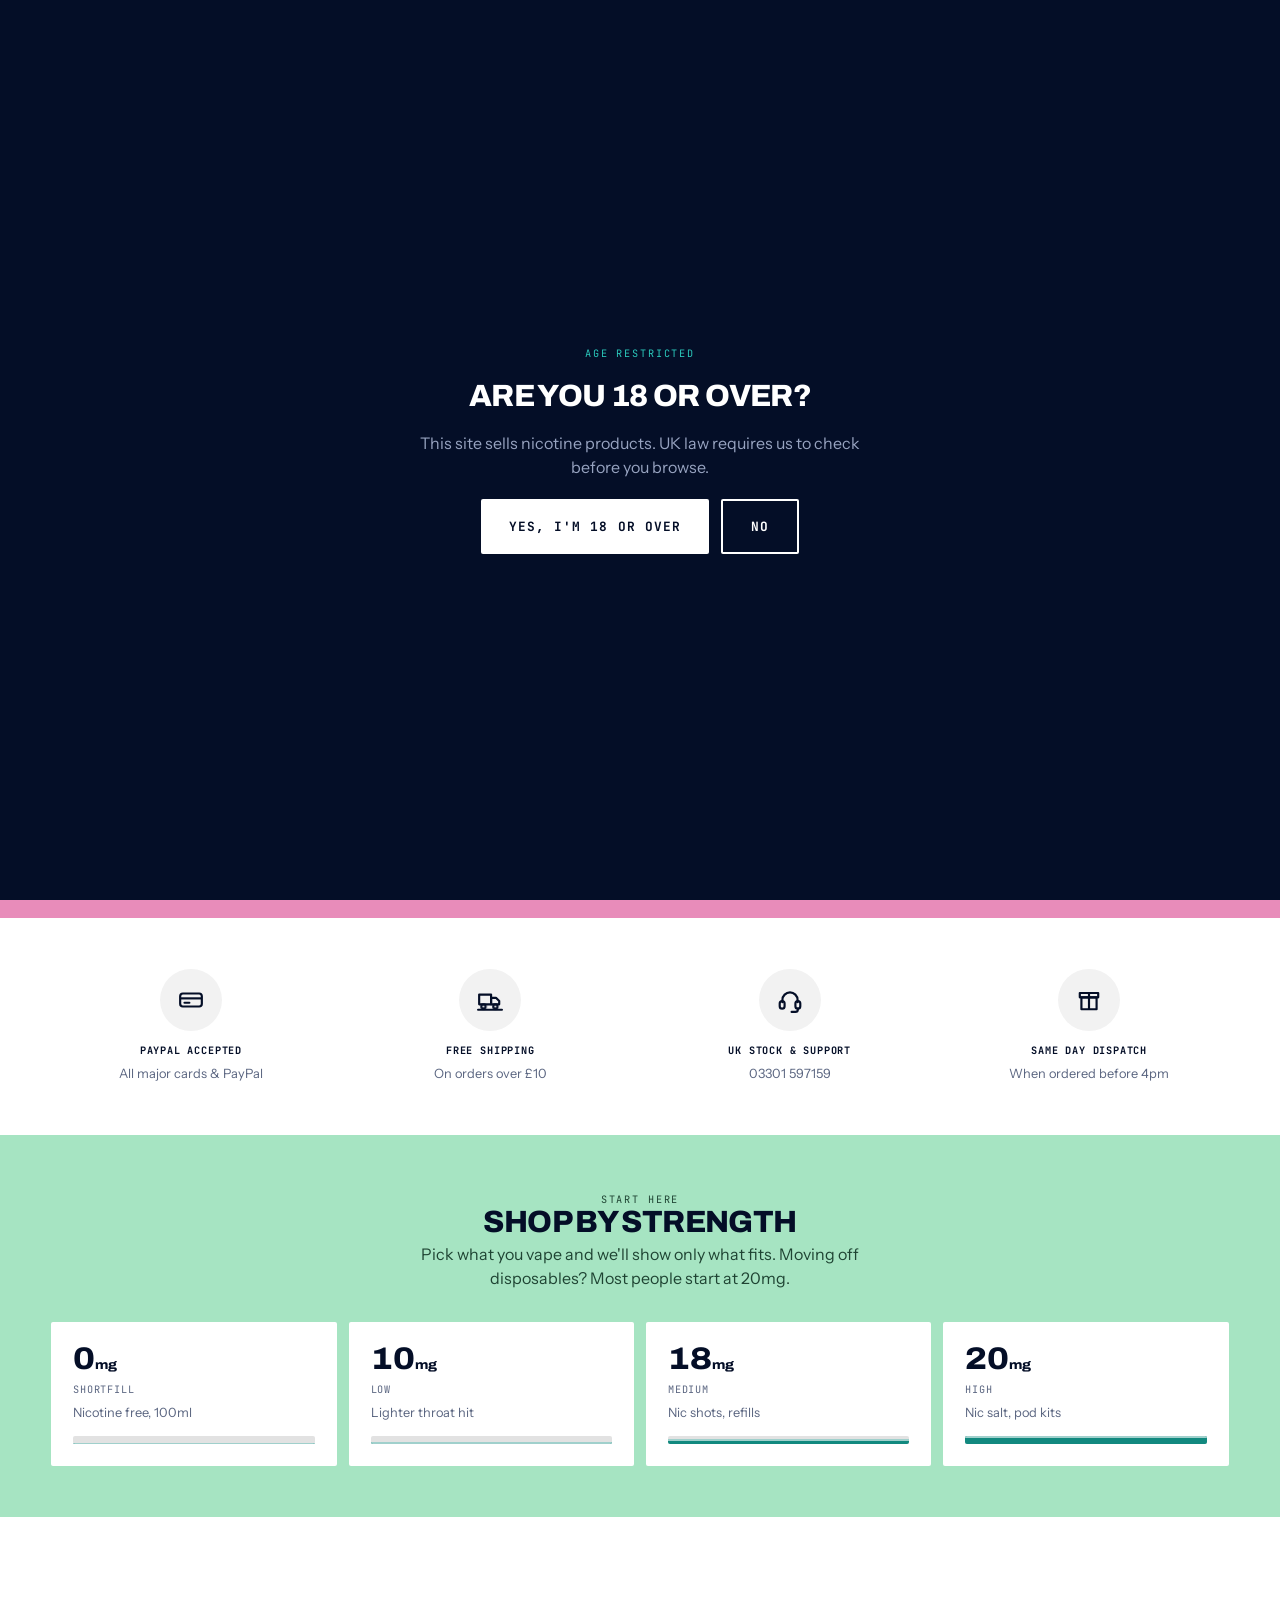
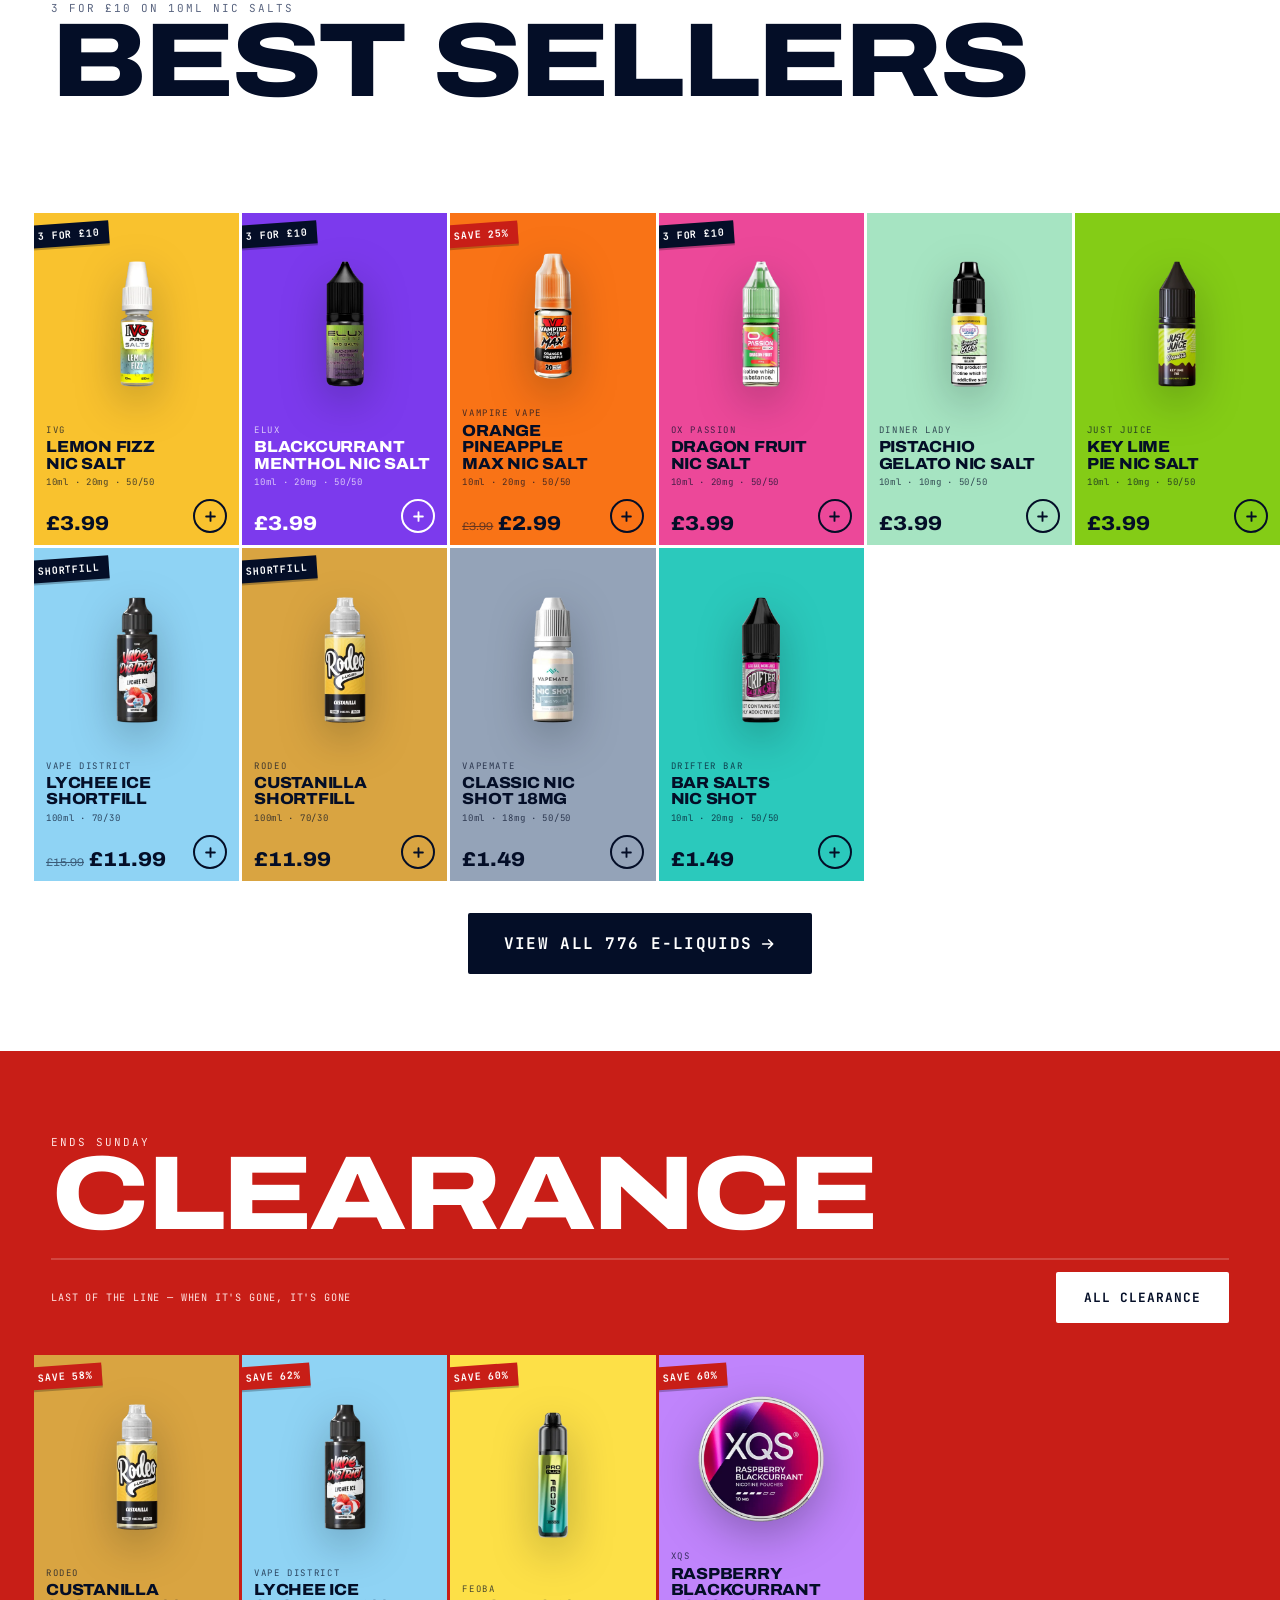
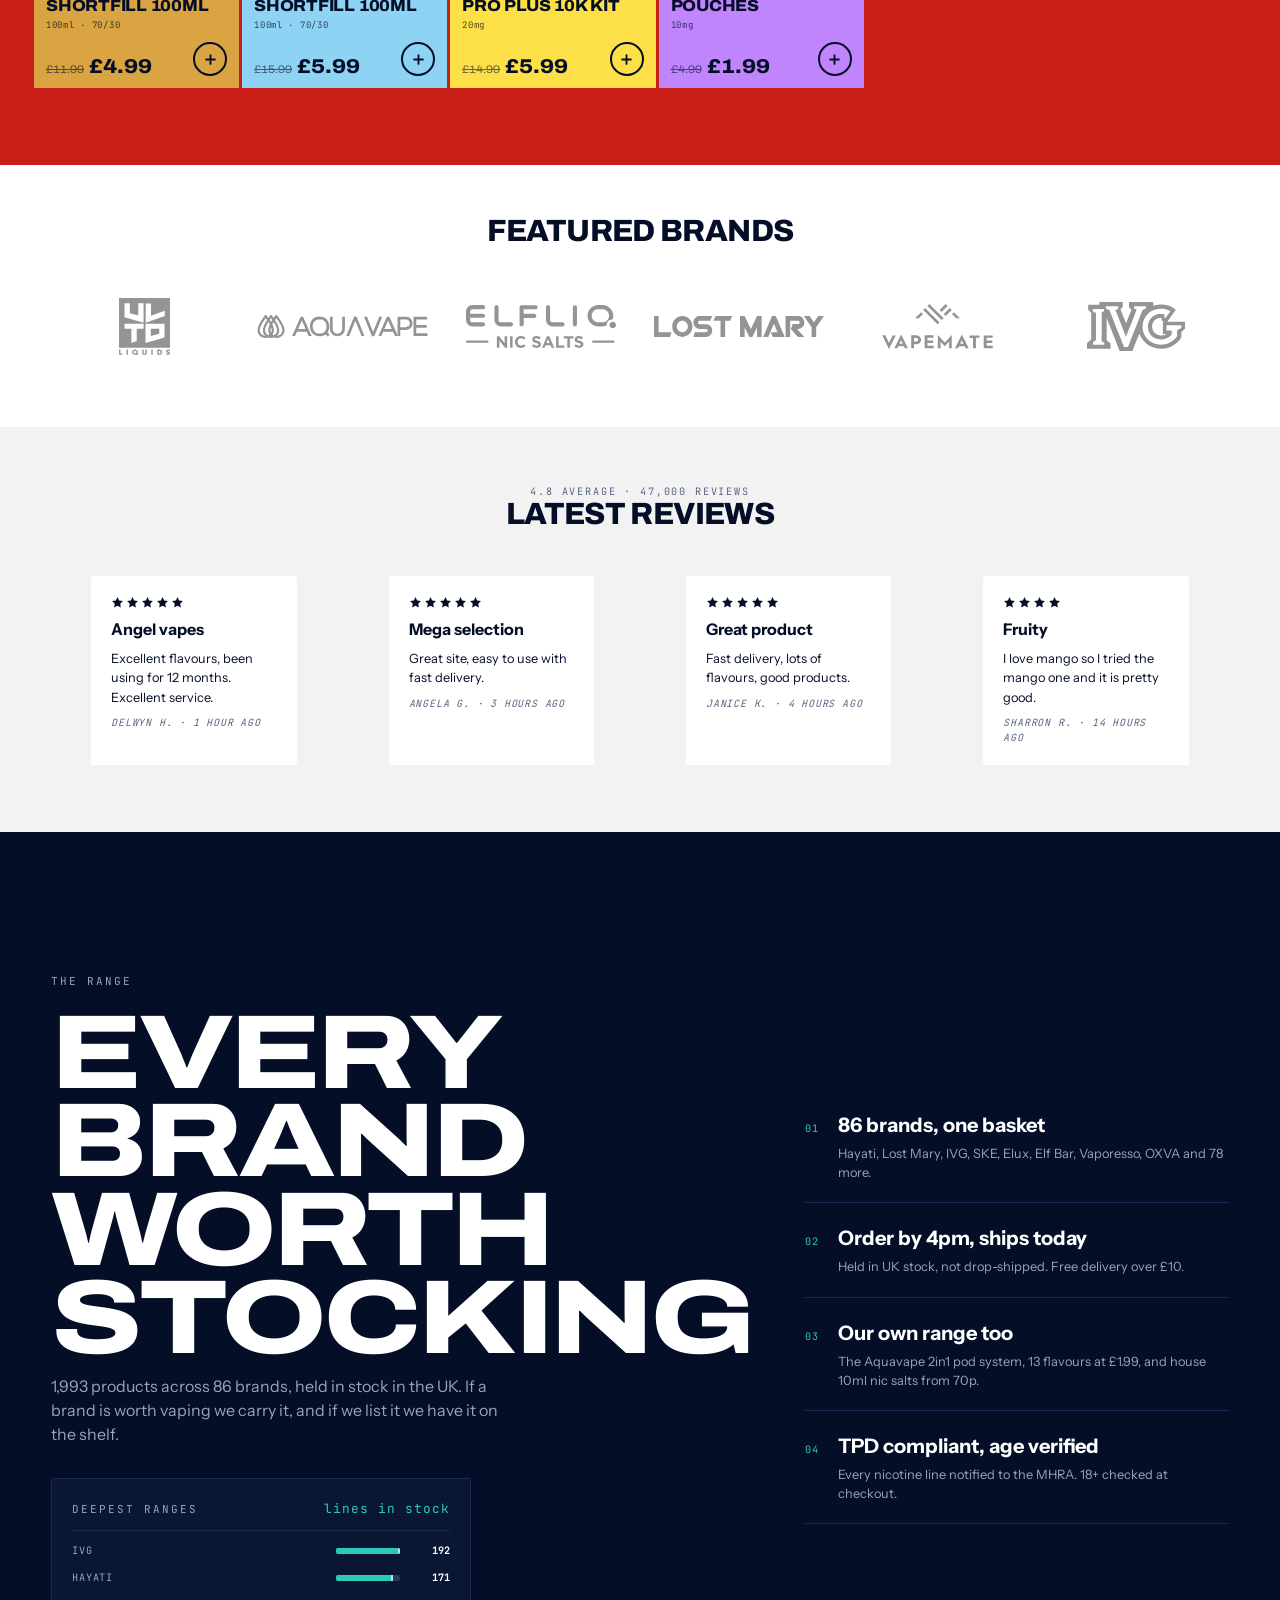
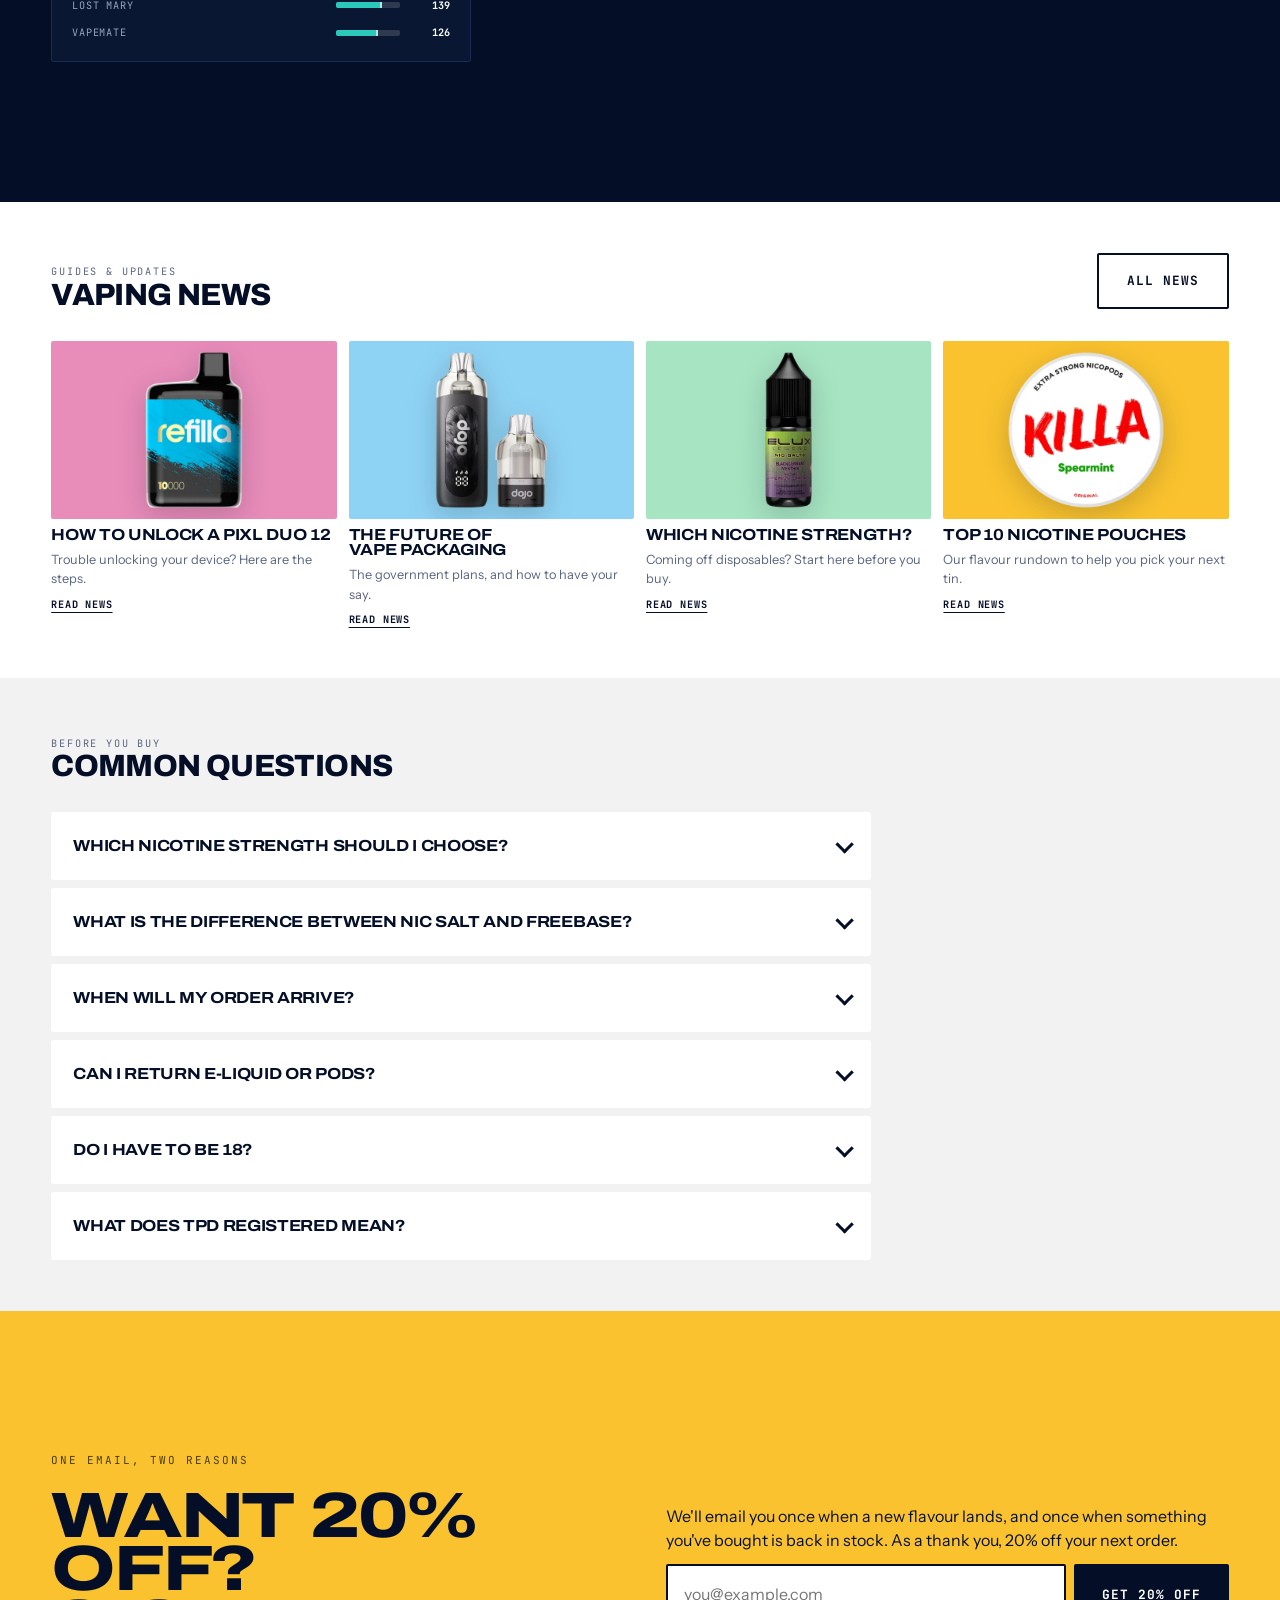
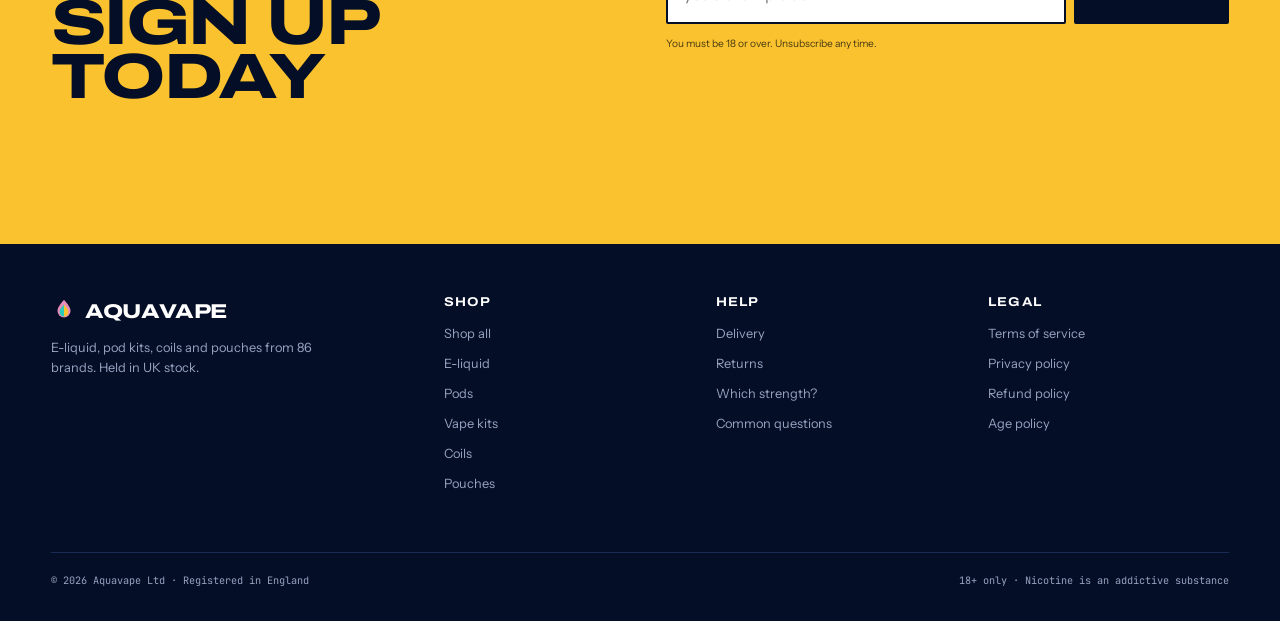
==== commit ffaefc47: "Correct the own-brand finding: Aquavape does have its own range An earlier revision of DESIGN.md and" ====
--- a/index.html
+++ b/index.html
@@ -296,11 +296,11 @@
 
   <!-- THE RANGE — navy band.
        This section previously claimed "mixed and bottled in Lancashire".
-       Checking products.json showed that is not what this shop is: 1,993
-       products from 86 third-party brands, and the own-brand 10ml line no
-       longer in the catalogue. Rewritten to the business that actually
-       exists — breadth, availability and speed. The gauges now encode real
-       line counts per brand. -->
+       products.json does not support a provenance claim either way, so the
+       section leads on what it does support: 1,993 products across 86 brands,
+       held in UK stock, with the gauges encoding real line counts per brand.
+       Note that 35 of those lines are Aquavape's own — an earlier revision of
+       this file claimed otherwise, off a partial export. See DESIGN.md. -->
   <section class="band band--navy u-section u-section--feature u-section--airy" id="range">
     <div class="u-wrap" style="display:grid;grid-template-columns:1fr 1fr;gap:var(--space-xl);align-items:center" id="provenance">
       <div data-reveal>
@@ -327,7 +327,8 @@
       <div style="display:grid;gap:var(--space-md)">
         <div class="fact" data-reveal style="--reveal-delay:60ms"><span class="fact__n">01</span><div><div class="fact__t">86 brands, one basket</div><p class="fact__d">Hayati, Lost Mary, IVG, SKE, Elux, Elf Bar, Vaporesso, OXVA and 78 more.</p></div></div>
         <div class="fact" data-reveal style="--reveal-delay:120ms"><span class="fact__n">02</span><div><div class="fact__t">Order by 4pm, ships today</div><p class="fact__d">Held in UK stock, not drop-shipped. Free delivery over £10.</p></div></div>
-        <div class="fact" data-reveal style="--reveal-delay:180ms"><span class="fact__n">03</span><div><div class="fact__t">TPD compliant, age verified</div><p class="fact__d">Every nicotine line notified to the MHRA. 18+ checked at checkout.</p></div></div>
+        <div class="fact" data-reveal style="--reveal-delay:180ms"><span class="fact__n">03</span><div><div class="fact__t">Our own range too</div><p class="fact__d">The Aquavape 2in1 pod system, 13 flavours at £1.99, and house 10ml nic salts from 70p.</p></div></div>
+        <div class="fact" data-reveal style="--reveal-delay:240ms"><span class="fact__n">04</span><div><div class="fact__t">TPD compliant, age verified</div><p class="fact__d">Every nicotine line notified to the MHRA. 18+ checked at checkout.</p></div></div>
       </div>
     </div>
   </section>
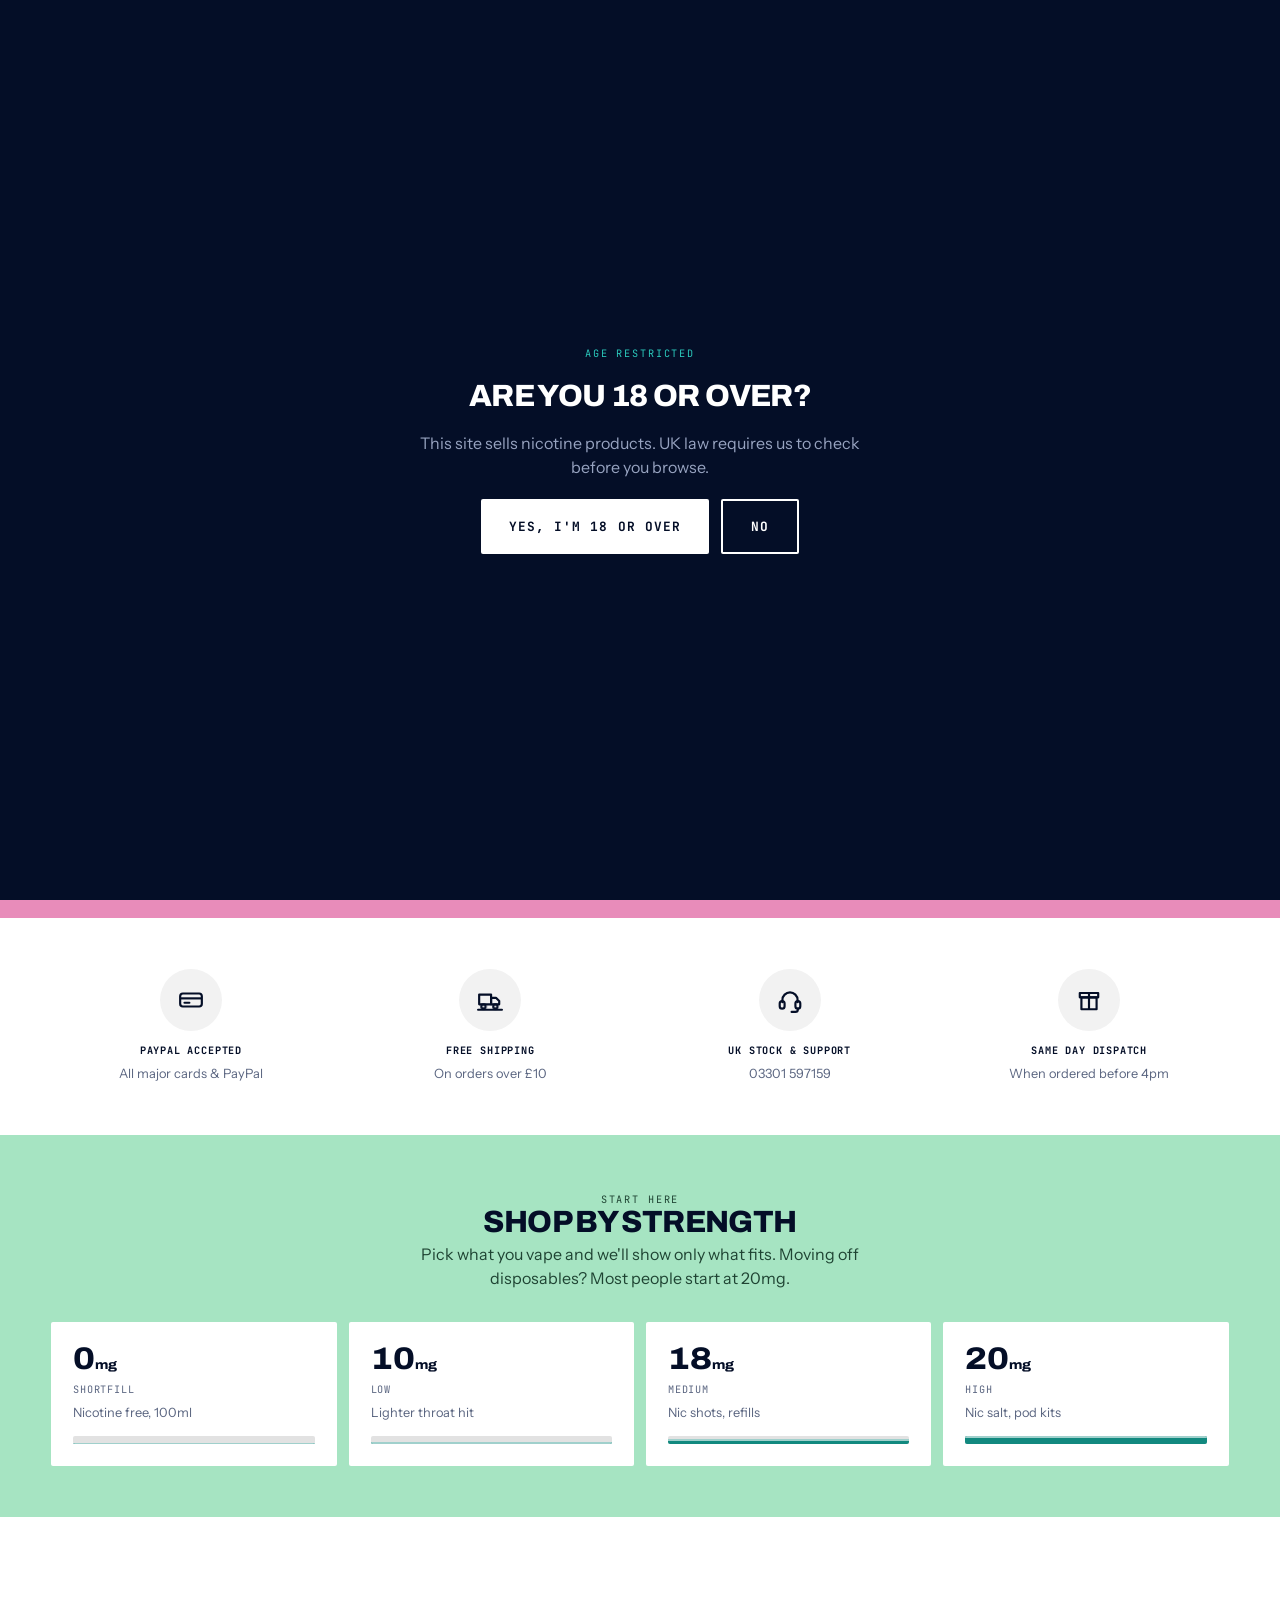
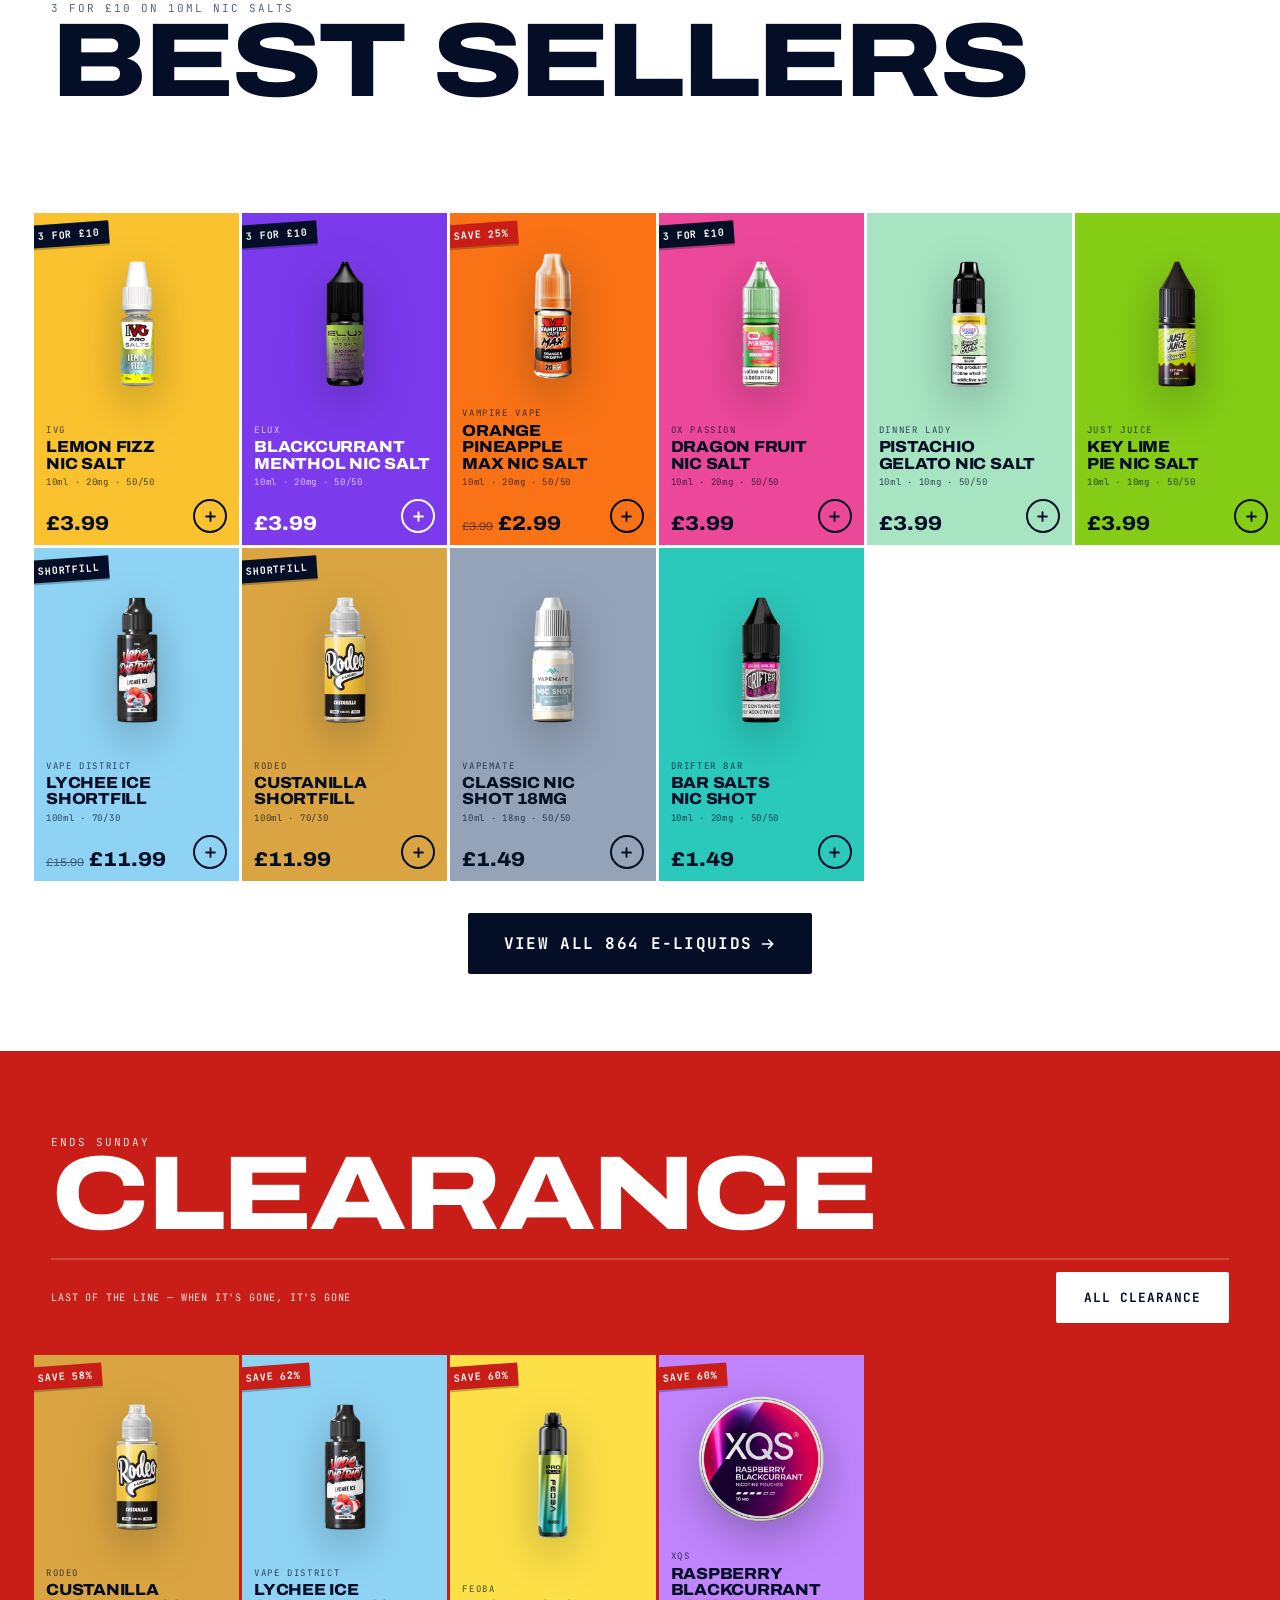
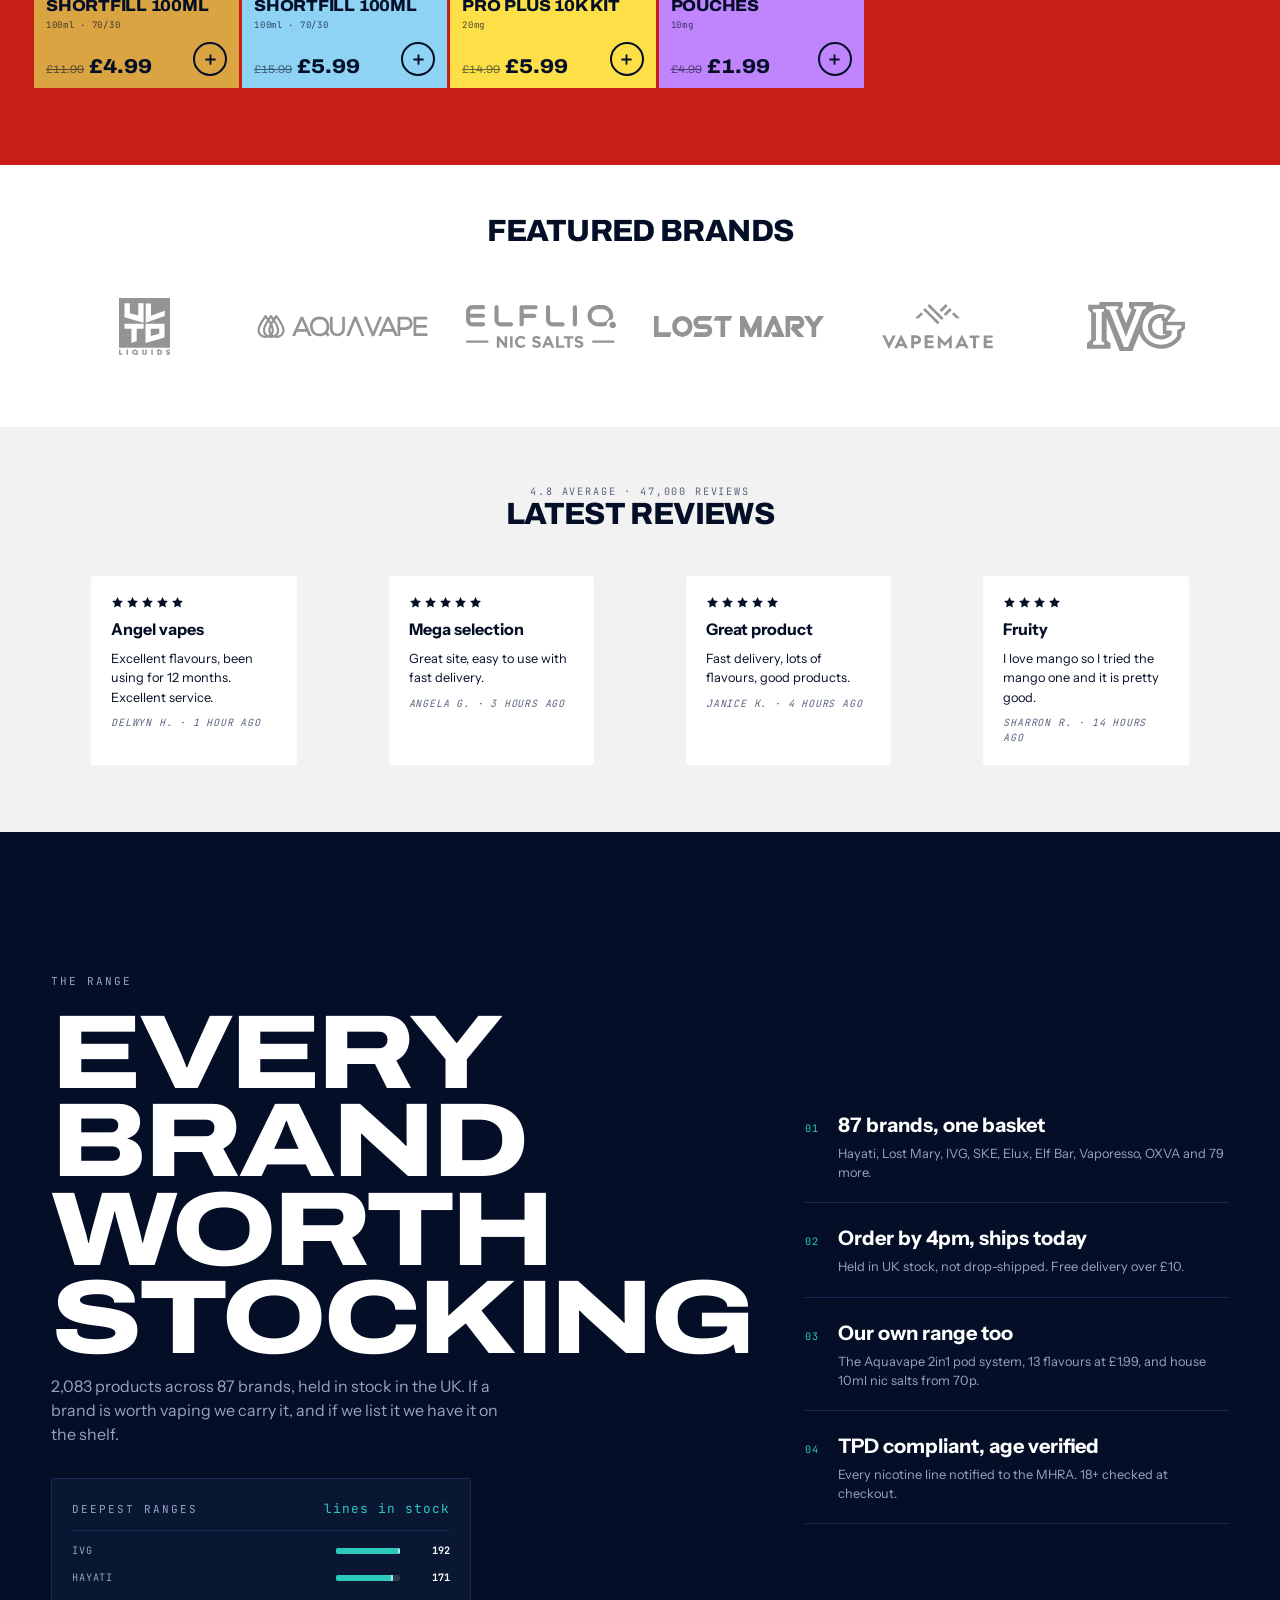
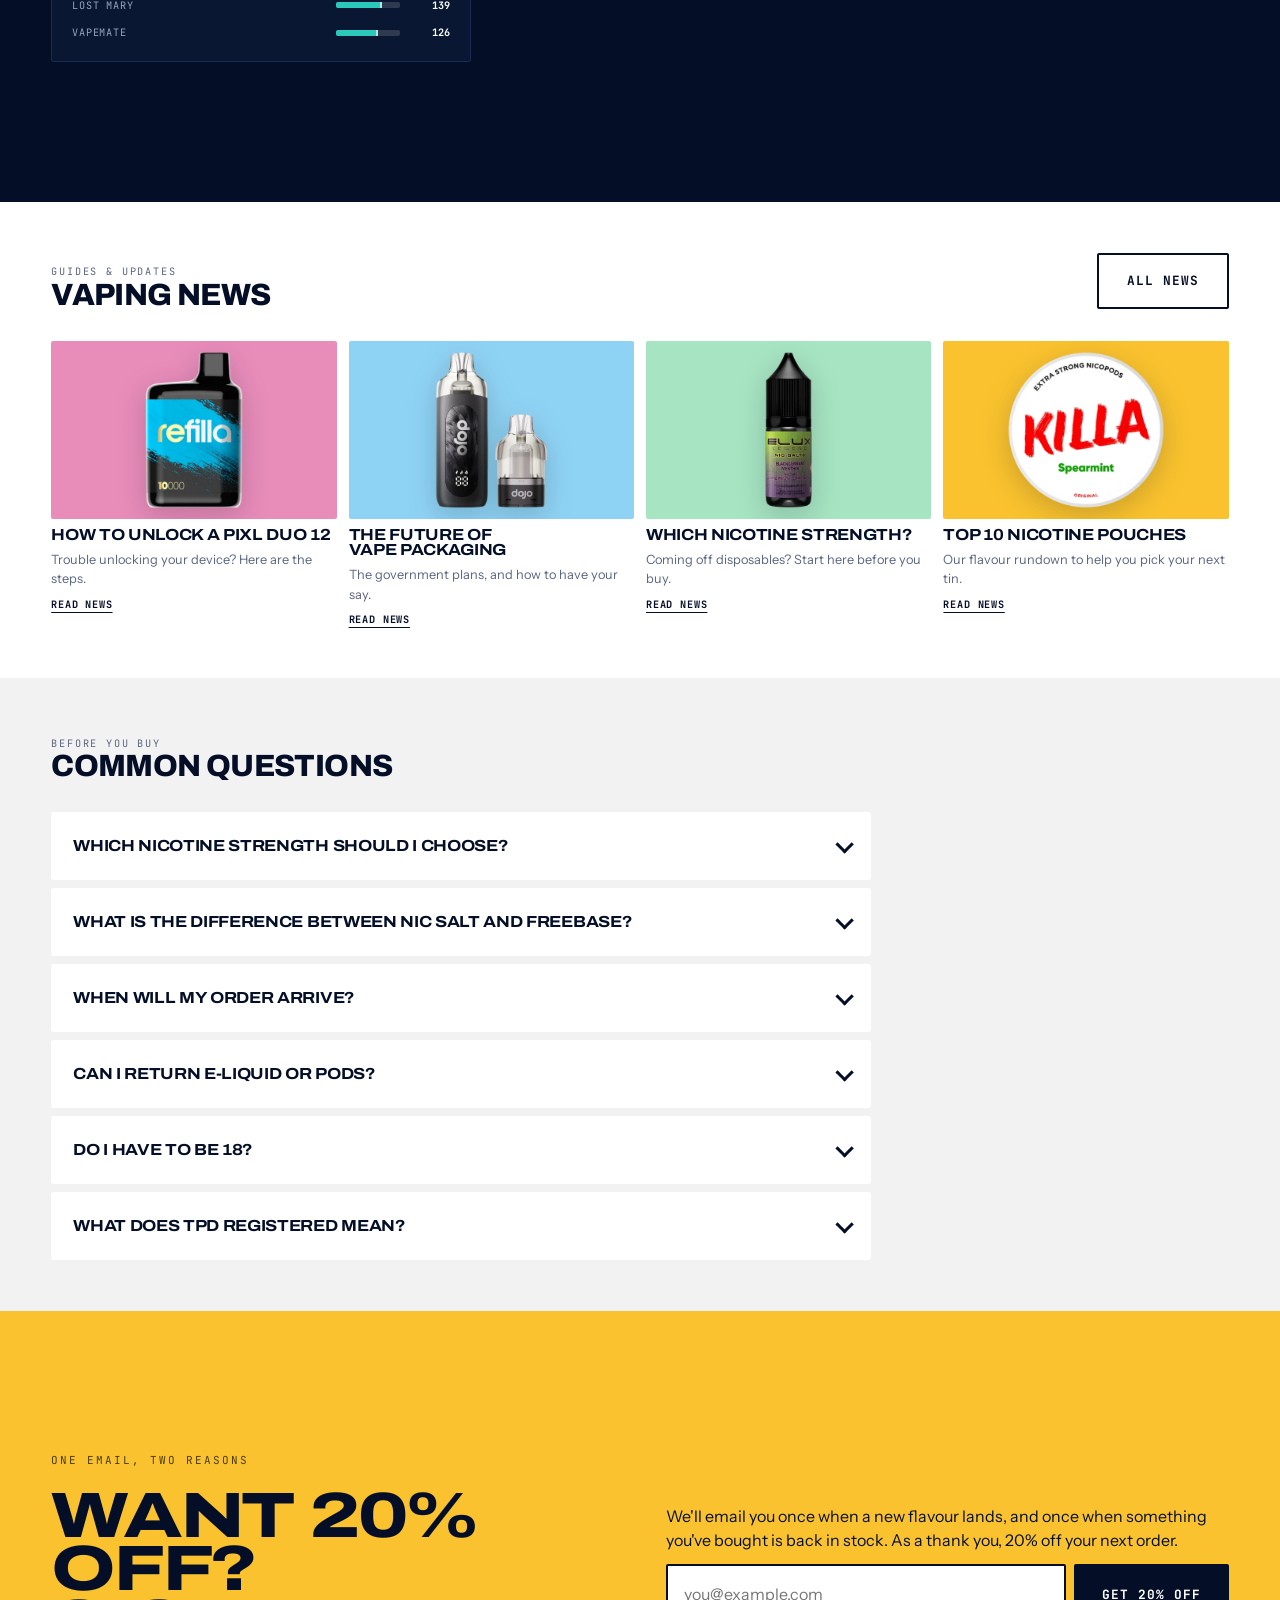
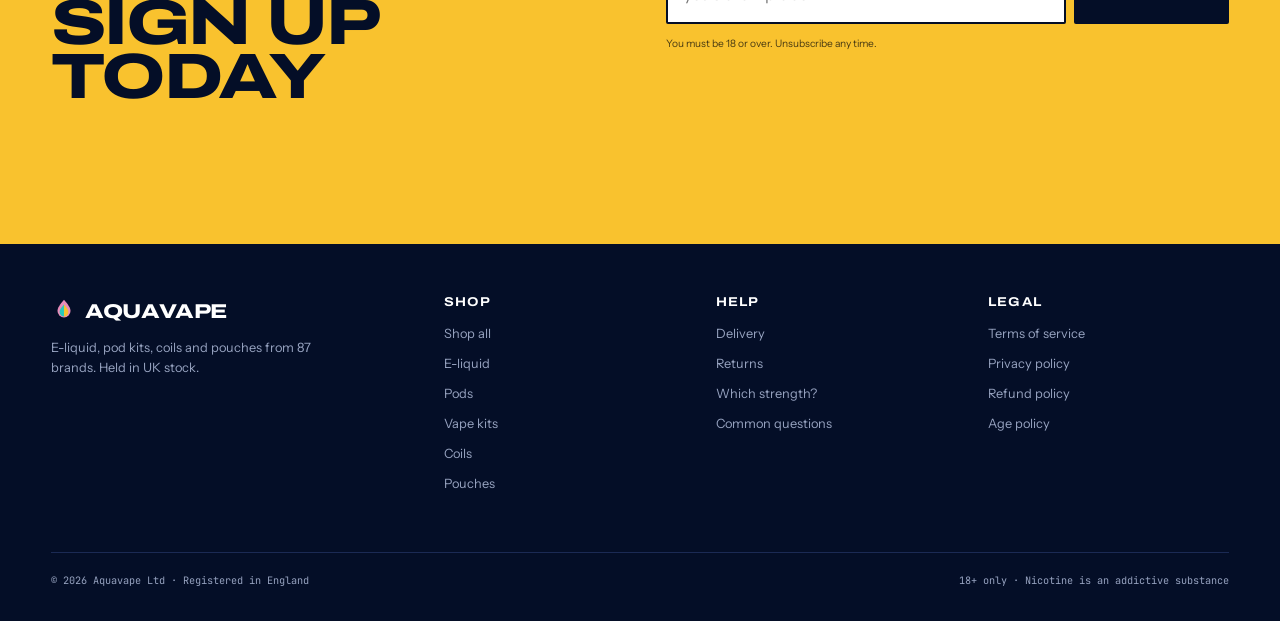
==== commit 90bafb4c: "The catalogue was short by 92 products: 2,090, not 1,998 products.json was never exhausted. The extr" ====
--- a/index.html
+++ b/index.html
@@ -3,8 +3,8 @@
 <head>
 <meta charset="utf-8">
 <meta name="viewport" content="width=device-width, initial-scale=1">
-<title>Aquavape — vape kits, e-liquid and pods from 86 brands</title>
-<meta name="description" content="E-liquid, vape kits, pods and pouches from 86 brands, held in UK stock. Shop by strength. Free UK delivery over £10, same-day dispatch before 4pm.">
+<title>Aquavape — vape kits, e-liquid and pods from 87 brands</title>
+<meta name="description" content="E-liquid, vape kits, pods and pouches from 87 brands, held in UK stock. Shop by strength. Free UK delivery over £10, same-day dispatch before 4pm.">
 <link rel="preload" href="assets/fonts/Archivo.woff2" as="font" type="font/woff2" crossorigin>
 <link rel="canonical" href="https://yameenbux.github.io/aquavape-rebrand/">
 
@@ -21,14 +21,14 @@
 <meta property="og:site_name" content="Aquavape">
 <meta property="og:url" content="https://yameenbux.github.io/aquavape-rebrand/">
 <meta property="og:title" content="Aquavape — rebrand prototype">
-<meta property="og:description" content="Design prototype: e-liquid, vape kits, pods and pouches from 86 brands. Shop by strength, free UK delivery over £10.">
+<meta property="og:description" content="Design prototype: e-liquid, vape kits, pods and pouches from 87 brands. Shop by strength, free UK delivery over £10.">
 <meta property="og:image" content="https://yameenbux.github.io/aquavape-rebrand/assets/share.png">
 <meta property="og:image:width" content="1200">
 <meta property="og:image:height" content="630">
-<meta property="og:image:alt" content="The Aquavape rebrand homepage: a pink hero with a vape kit and the headline Save up to 60% across 86 brands.">
+<meta property="og:image:alt" content="The Aquavape rebrand homepage: a pink hero with a vape kit and the headline Save up to 60% across 87 brands.">
 <meta name="twitter:card" content="summary_large_image">
 <meta name="twitter:title" content="Aquavape — rebrand prototype">
-<meta name="twitter:description" content="Design prototype: e-liquid, vape kits, pods and pouches from 86 brands.">
+<meta name="twitter:description" content="Design prototype: e-liquid, vape kits, pods and pouches from 87 brands.">
 <meta name="twitter:image" content="https://yameenbux.github.io/aquavape-rebrand/assets/share.png">
 
 <link rel="stylesheet" href="styles/fonts.css">
@@ -50,6 +50,26 @@
     </div>
   </div>
 </div>
+
+<!-- Vapour displacement filters. Blurred CSS circles, however irregular the
+     border-radius, always average back into a circle — the only way to get a
+     ragged, wispy silhouette in the browser is to push the edges around with
+     fractal noise. Three seeds so neighbouring lobes are not identical.
+     The noise is static; only transform and opacity animate. -->
+<svg class="u-visually-hidden" aria-hidden="true" focusable="false"><defs>
+  <filter id="vap1" x="-60%" y="-60%" width="220%" height="220%" color-interpolation-filters="sRGB">
+    <feTurbulence type="fractalNoise" baseFrequency="0.016 0.024" numOctaves="3" seed="3" result="n"/>
+    <feDisplacementMap in="SourceGraphic" in2="n" scale="58" xChannelSelector="R" yChannelSelector="G"/>
+  </filter>
+  <filter id="vap2" x="-60%" y="-60%" width="220%" height="220%" color-interpolation-filters="sRGB">
+    <feTurbulence type="fractalNoise" baseFrequency="0.021 0.017" numOctaves="3" seed="17" result="n"/>
+    <feDisplacementMap in="SourceGraphic" in2="n" scale="66" xChannelSelector="R" yChannelSelector="G"/>
+  </filter>
+  <filter id="vap3" x="-60%" y="-60%" width="220%" height="220%" color-interpolation-filters="sRGB">
+    <feTurbulence type="fractalNoise" baseFrequency="0.013 0.019" numOctaves="3" seed="41" result="n"/>
+    <feDisplacementMap in="SourceGraphic" in2="n" scale="52" xChannelSelector="R" yChannelSelector="G"/>
+  </filter>
+</defs></svg>
 
 <p class="promobar">20% off your first order — <a href="#signup">sign up now</a></p>
 
@@ -73,6 +93,13 @@
       <a href="shop.html?sort=price-asc" data-hot>Vape deals</a>
     </nav>
     <div class="header__actions">
+      <button class="icon-btn burger" id="burger" aria-label="Open menu" aria-expanded="false" aria-controls="menu">
+        <svg width="20" height="20" viewBox="0 0 24 24" fill="none" stroke="currentColor" stroke-width="2.5" stroke-linecap="round" aria-hidden="true">
+          <path class="burger__top" d="M3 6h18"/>
+          <path class="burger__mid" d="M3 12h18"/>
+          <path class="burger__bot" d="M3 18h18"/>
+        </svg>
+      </button>
       <button class="icon-btn" id="searchOpen" aria-label="Search products">
         <svg width="19" height="19" viewBox="0 0 24 24" fill="none" stroke="currentColor" stroke-width="2" stroke-linecap="round"><circle cx="11" cy="11" r="7"/><path d="m20 20-3.5-3.5"/></svg>
       </button>
@@ -116,7 +143,7 @@
     <div class="u-wrap hero__grid" id="heroPanel" role="tabpanel">
       <div>
         <span class="chip" id="hChip" data-load style="--load-delay:60ms">Sale</span>
-        <h1 id="hHead" data-load style="--load-delay:140ms">Save up to 60% <em>across 86 brands</em></h1>
+        <h1 id="hHead" data-load style="--load-delay:140ms">Save up to 60% <em>across 87 brands</em></h1>
         <p class="hero__lede" id="hLede" data-load style="--load-delay:240ms">
           Every brand worth stocking, in one place. Order before 4pm and it ships the same day.
         </p>
@@ -136,13 +163,14 @@
         </div>
       </div>
 
-      <div class="heroshot" data-load style="--load-delay:200ms">
+      <div class="heroshot" id="heroShot" data-load data-puff="false" style="--load-delay:200ms">
         <div class="vapour" aria-hidden="true">
-          <span style="--d:0s;   --dx:-26px"></span>
-          <span style="--d:1.4s; --dx:18px"></span>
-          <span style="--d:2.8s; --dx:-8px"></span>
-          <span style="--d:4.2s; --dx:34px"></span>
-          <span style="--d:5.6s; --dx:-38px"></span>
+          <span style="--d:0s;   --dx:-58px; --dy:-196px; --w:92px;  --ox:-4px; --r:56% 44% 62% 38% / 42% 58% 42% 58%; --f:url(#vap1)"></span>
+          <span style="--d:.12s; --dx:26px;  --dy:-232px; --w:118px; --ox:6px;  --r:46% 54% 40% 60% / 58% 44% 56% 42%; --f:url(#vap2)"></span>
+          <span style="--d:.26s; --dx:-30px; --dy:-168px; --w:80px;  --ox:9px;  --r:60% 40% 52% 48% / 48% 62% 38% 52%; --f:url(#vap3)"></span>
+          <span style="--d:.4s;  --dx:64px;  --dy:-208px; --w:104px; --ox:-8px; --r:42% 58% 46% 54% / 54% 40% 60% 46%; --f:url(#vap1)"></span>
+          <span style="--d:.55s; --dx:-14px; --dy:-250px; --w:126px; --ox:2px;  --r:52% 48% 58% 42% / 44% 56% 44% 56%; --f:url(#vap2)"></span>
+          <span style="--d:.7s;  --dx:44px;  --dy:-150px; --w:74px;  --ox:-11px;--r:48% 52% 44% 56% / 60% 46% 54% 40%; --f:url(#vap3)"></span>
         </div>
         <img class="heroshot__img" id="hImg" src="assets/products/dojo.webp"
              alt="DoJo Blast 30K Pro Kit" width="420" height="420" fetchpriority="high">
@@ -254,7 +282,7 @@
       </div>
       <div class="wall wall--bleed" id="productGrid"></div>
       <div style="display:flex;justify-content:center;margin-top:var(--space-lg)">
-        <a class="btn btn--primary btn--lg" href="shop.html?type=Eliquid">View all 776 e-liquids
+        <a class="btn btn--primary btn--lg" href="shop.html?type=Eliquid">View all 864 e-liquids
           <svg width="16" height="16" viewBox="0 0 24 24" fill="none" stroke="currentColor" stroke-width="2.5" stroke-linecap="round" stroke-linejoin="round"><path d="M4 12h15m-6-6 6 6-6 6"/></svg></a>
       </div>
     </div>
@@ -297,7 +325,7 @@
   <!-- THE RANGE — navy band.
        This section previously claimed "mixed and bottled in Lancashire".
        products.json does not support a provenance claim either way, so the
-       section leads on what it does support: 1,993 products across 86 brands,
+       section leads on what it does support: 2,083 products across 87 brands,
        held in UK stock, with the gauges encoding real line counts per brand.
        Note that 35 of those lines are Aquavape's own — an earlier revision of
        this file claimed otherwise, off a partial export. See DESIGN.md. -->
@@ -307,7 +335,7 @@
         <p class="u-eyebrow">The range</p>
         <h2>Every brand worth stocking</h2>
         <p style="color:var(--band-mute);max-width:42ch;margin-top:var(--space-sm)">
-          1,993 products across 86 brands, held in stock in the UK. If a brand
+          2,083 products across 87 brands, held in stock in the UK. If a brand
           is worth vaping we carry it, and if we list it we have it on the
           shelf.
         </p>
@@ -325,7 +353,7 @@
         </div>
       </div>
       <div style="display:grid;gap:var(--space-md)">
-        <div class="fact" data-reveal style="--reveal-delay:60ms"><span class="fact__n">01</span><div><div class="fact__t">86 brands, one basket</div><p class="fact__d">Hayati, Lost Mary, IVG, SKE, Elux, Elf Bar, Vaporesso, OXVA and 78 more.</p></div></div>
+        <div class="fact" data-reveal style="--reveal-delay:60ms"><span class="fact__n">01</span><div><div class="fact__t">87 brands, one basket</div><p class="fact__d">Hayati, Lost Mary, IVG, SKE, Elux, Elf Bar, Vaporesso, OXVA and 79 more.</p></div></div>
         <div class="fact" data-reveal style="--reveal-delay:120ms"><span class="fact__n">02</span><div><div class="fact__t">Order by 4pm, ships today</div><p class="fact__d">Held in UK stock, not drop-shipped. Free delivery over £10.</p></div></div>
         <div class="fact" data-reveal style="--reveal-delay:180ms"><span class="fact__n">03</span><div><div class="fact__t">Our own range too</div><p class="fact__d">The Aquavape 2in1 pod system, 13 flavours at £1.99, and house 10ml nic salts from 70p.</p></div></div>
         <div class="fact" data-reveal style="--reveal-delay:240ms"><span class="fact__n">04</span><div><div class="fact__t">TPD compliant, age verified</div><p class="fact__d">Every nicotine line notified to the MHRA. 18+ checked at checkout.</p></div></div>
@@ -430,7 +458,7 @@
           </svg>Aquavape
         </div>
         <p style="color:#97A3C0;font-size:var(--text-sm);max-width:32ch">
-          E-liquid, pod kits, coils and pouches from 86 brands. Held in UK stock.
+          E-liquid, pod kits, coils and pouches from 87 brands. Held in UK stock.
         </p>
       </div>
       <div><h3>Shop</h3><ul><li><a href="shop.html">Shop all</a></li><li><a href="shop.html?type=Eliquid">E-liquid</a></li><li><a href="shop.html?type=Pods">Pods</a></li><li><a href="shop.html?type=Vape%20Kits">Vape kits</a></li><li><a href="shop.html?type=Coils">Coils</a></li><li><a href="shop.html?type=Nicotine%20Pouches">Pouches</a></li></ul></div>
@@ -453,6 +481,11 @@
      email capture is this shop's main acquisition lever — but as a tab that
      scrolls to the signup, not an interstitial that blocks the page. -->
 <a class="cta-tab" href="#signup" id="ctaTab">Get 20% off</a>
+
+<!-- Category navigation for every width below 1000px, where .header__nav is
+     hidden. Contents are rendered by scripts/nav.js so the two pages cannot
+     drift apart. -->
+<nav class="menu" id="menu" aria-label="Categories" aria-hidden="true" data-open="false"></nav>
 <div class="scrim" id="scrim"></div>
 
 <aside class="drawer" id="cart" aria-label="Basket" aria-hidden="true">
--- a/styles/components.css
+++ b/styles/components.css
@@ -235,7 +235,7 @@
 /* soft glow so the product separates from the pink band */
 .heroshot::before {
   content: ''; position: absolute; width: 72%; aspect-ratio: 1; border-radius: 50%;
-  background: radial-gradient(circle, rgba(255,255,255,.62), rgba(255,255,255,0) 68%);
+  background: radial-gradient(circle, rgba(255,255,255,.34), rgba(255,255,255,0) 68%);
 }
 .heroshot__img {
   position: relative; z-index: 2;
@@ -243,21 +243,79 @@
   filter: drop-shadow(0 26px 42px rgba(1,6,15,.34));
 }
 
-.vapour { position: absolute; z-index: 1; inset: 0; overflow: hidden; pointer-events: none; }
+/* --- The puff -------------------------------------------------------------
+   The first version was five blurred circles rising continuously from the
+   middle of the image. That is steam off a coffee cup, not a vape. Three
+   things make it read as a draw:
+
+     1. It is EPISODIC. A burst of four plumes in about a second, then four
+        seconds of nothing, on a 6.6s cycle. Continuous vapour is a chimney;
+        a person takes a puff and stops.
+     2. It comes from the MOUTHPIECE. --px/--py are set per hero slide from
+        the actual product photo, not from the centre of the box.
+     3. It is DENSE at birth and thins as it expands, with each plume drifting
+        and rotating differently, so the cloud has a shape instead of being a
+        column of identical dots.
+
+   The layer is sized to the image box, not to .heroshot, so the percentage
+   origin lands where the mouthpiece actually is.
+   ------------------------------------------------------------------------ */
+.vapour {
+  position: absolute; z-index: 1;
+  width: min(300px, 74%); aspect-ratio: 1;
+  overflow: visible; pointer-events: none;
+  opacity: 0;                    /* only slides with a device puff */
+  transition: opacity var(--anim-slow) var(--ease-out);
+}
+.heroshot[data-puff='true'] .vapour { opacity: 1; }
+
+/* the glow at the mouthpiece, brightening as each draw is released */
+.vapour::after {
+  content: ''; position: absolute;
+  left: var(--px, 50%); top: var(--py, 4%);
+  width: 54px; aspect-ratio: 1; margin: -27px 0 0 -27px;
+  border-radius: 50%;
+  background: radial-gradient(circle, rgba(255,255,255,.85), rgba(255,255,255,0) 70%);
+  opacity: 0;
+  animation: draw 6.6s var(--ease-out) infinite;
+}
+@keyframes draw {
+  0%, 4%   { opacity: 0; transform: scale(.6); }
+  8%       { opacity: .55; transform: scale(1); }
+  26%      { opacity: 0; transform: scale(1.5); }
+  100%     { opacity: 0; }
+}
+
 .vapour span {
-  position: absolute; left: 50%; bottom: 46%;
-  width: 74px; aspect-ratio: 1; border-radius: 50%;
-  background: radial-gradient(circle, rgba(255,255,255,.75), rgba(255,255,255,0) 70%);
-  filter: blur(9px);
+  position: absolute;
+  left: var(--px, 50%); top: var(--py, 4%);
+  width: var(--w, 96px); aspect-ratio: 1;
+  margin-left: calc(var(--w, 96px) / -2 + var(--ox, 0px));
+  margin-top:  calc(var(--w, 96px) / -2);
+  /* Not a circle. Four different radii give each lobe an irregular
+     silhouette, and that is the whole difference between a cloud and a
+     glowing orb — concentric blurred circles from one origin always merge
+     back into a circle however many you stack. */
+  border-radius: var(--r, 52% 48% 57% 43% / 46% 55% 45% 54%);
+  background: radial-gradient(circle, rgba(255,255,255,.98) 46%, rgba(255,255,255,.74) 68%, rgba(255,255,255,0) 90%);
+  /* fractal displacement first, then a light blur to soften what it tore up */
+  filter: var(--f, none) blur(6px);
   opacity: 0;
-  animation: plume 7s var(--ease-out) infinite;
+  /* Each lobe peaks well under 1 so density comes from OVERLAP rather than
+     from any one lobe being opaque — otherwise the middle clips to flat white. */
+  animation: plume 6.6s cubic-bezier(.16,.62,.3,1) infinite;
   animation-delay: var(--d, 0s);
 }
+/* Born small and tight at the mouthpiece, then billows: rises, spreads
+   sideways further than it climbs late on, and thins out. The visible life is
+   the first ~46% of the cycle; the rest is the pause between draws. */
 @keyframes plume {
-  0%   { transform: translate(-50%, 0) scale(.35); opacity: 0; }
-  12%  { opacity: .85; }
-  70%  { opacity: .35; }
-  100% { transform: translate(calc(-50% + var(--dx, 16px)), -270px) scale(2.5); opacity: 0; }
+  0%   { opacity: 0;   transform: translate(0, 0) scale(.18) rotate(0deg); }
+  6%   { opacity: .62; transform: translate(calc(var(--dx) * .08), calc(var(--dy) * var(--dys, 1) * .09)) scale(.55) rotate(6deg); }
+  20%  { opacity: .58; transform: translate(calc(var(--dx) * .42), calc(var(--dy) * var(--dys, 1) * .38)) scale(1.4) rotate(16deg); }
+  34%  { opacity: .32; transform: translate(calc(var(--dx) * .78), calc(var(--dy) * var(--dys, 1) * .72)) scale(2.3) rotate(26deg); }
+  46%  { opacity: 0;   transform: translate(var(--dx), calc(var(--dy) * var(--dys, 1))) scale(3.1) rotate(34deg); }
+  100% { opacity: 0;   transform: translate(var(--dx), calc(var(--dy) * var(--dys, 1))) scale(3.1) rotate(34deg); }
 }
 
 /* The spec card keeps the fill gauge present in the hero now that the
@@ -859,3 +917,159 @@
 @keyframes idle-ring { 0%, 100% { transform: none; } 50% { transform: translateY(-3px); } }
 .has-played .trust__ring { animation: idle-ring 3.2s var(--ease-in-out) var(--idle-delay, 0s) infinite; }
 .trust__item:hover .trust__ring { background: var(--fill); }
+
+/* --- Mobile category menu -------------------------------------------------
+   .header__nav disappears at 1000px. Before this, nothing took its place, so
+   below that width there was no route to a category at all — on a catalogue
+   of 1,993 products across 86 brands. It is a full-height navy takeover
+   rather than a dropdown because the categories ARE the shop, and because
+   big flat type on a flat colour is what the rest of the site does.
+   ------------------------------------------------------------------------ */
+.burger { display: none; }
+@media (max-width: 1000px) { .burger { display: grid; } }
+
+.menu {
+  /* Deliberately below --z-header: the sticky header stays visible over the
+     panel so the burger — which becomes the ✕ — is always reachable. A
+     full-screen menu that covers its own close control is a trap on a phone,
+     where there is no Escape key. No scrim either; the panel is opaque and
+     full-bleed, so there is nothing left to dim. */
+  position: fixed; inset: 0; z-index: calc(var(--z-header) - 5);
+  display: grid; align-content: start;
+  overflow-y: auto; overscroll-behavior: contain;
+  background: var(--ink); color: var(--paper);
+  --band-fg: #FFFFFF; --band-mute: #97A3C0;
+  transform: translateY(-100%);
+  visibility: hidden;
+  transition: transform var(--anim-time) var(--ease-in-out),
+              visibility 0s linear var(--anim-time);
+}
+.menu[data-open='true'] {
+  transform: translateY(0);
+  visibility: visible;
+  transition: transform var(--anim-time) var(--ease-out-back), visibility 0s;
+}
+.menu__inner {
+  /* --menu-top is the header's measured bottom edge, set on open by nav.js */
+  padding: calc(var(--menu-top, 96px) + var(--space-md)) var(--page-x-padding) var(--space-xl);
+  display: grid; gap: var(--space-lg); align-content: start;
+}
+
+.menu__cats { display: grid; }
+.menu__cats li { border-bottom: 1px solid var(--ink-line); }
+.menu__cats a {
+  display: grid; grid-template-columns: 6px 1fr auto;
+  align-items: center; gap: var(--space-sm);
+  padding-block: clamp(.7rem, 2.4vh, 1.05rem);
+  font-family: var(--font-display); font-stretch: 118%;
+  font-size: clamp(1.5rem, 7vw, 2.4rem); font-weight: 800;
+  line-height: 1; letter-spacing: -.02em; text-transform: uppercase;
+  transition: color var(--anim-fast) var(--ease-out);
+}
+/* the swatch ties each category to the flavour colour it lands on */
+.menu__swatch {
+  height: 100%; min-height: 1.5em; border-radius: 1px;
+  background: var(--c);
+  transform: scaleY(.35); transform-origin: center;
+  transition: transform var(--anim-time) var(--ease-out-back);
+}
+.menu__cats a svg { opacity: .35; transition: transform var(--anim-time) var(--ease-out-back), opacity var(--anim-fast); }
+.menu__cats a:hover, .menu__cats a:focus-visible { color: var(--c, var(--paper)); }
+.menu__cats a:hover .menu__swatch, .menu__cats a:focus-visible .menu__swatch { transform: scaleY(1); }
+.menu__cats a:hover svg, .menu__cats a:focus-visible svg { transform: translateX(5px); opacity: 1; }
+.menu__cats a[data-hot] .menu__label { color: var(--pink); }
+
+/* rows arrive in sequence, so the menu reads as a list being dealt out */
+.menu[data-open='true'] .menu__cats li {
+  animation: menu-in var(--anim-time) var(--ease-out) backwards;
+  animation-delay: calc(60ms + var(--i) * 32ms);
+}
+@keyframes menu-in { from { opacity: 0; transform: translateY(-10px); } }
+
+.menu__more { display: grid; gap: var(--space-xs); }
+.menu__more a {
+  font-family: var(--font-mono); font-size: var(--text-sm);
+  letter-spacing: var(--tracking-wide); color: var(--band-mute);
+  padding-block: var(--space-xxs);
+}
+.menu__more a:hover { color: var(--paper); }
+.menu__cta {
+  justify-self: start; margin-top: var(--space-xs);
+  padding: var(--space-sm) var(--space-md);
+  background: var(--fill); color: var(--ink) !important;
+  border-radius: var(--radius); font-weight: 700;
+  text-transform: uppercase;
+}
+.menu__cta:hover { background: var(--paper); }
+
+@media (prefers-reduced-motion: reduce) {
+  .menu { transition: none; }
+  .menu[data-open='true'] .menu__cats li { animation: none; }
+  .menu__swatch { transform: scaleY(1); }
+}
+
+/* Three lines become an ✕ while the menu is open. */
+.burger svg path { transition: d var(--anim-time) var(--ease-out); }
+.burger[aria-expanded='true'] svg { transform: rotate(90deg); }
+.burger svg { transition: transform var(--anim-time) var(--ease-out-back); }
+.burger[aria-expanded='true'] .burger__mid { opacity: 0; }
+.burger__top, .burger__mid, .burger__bot {
+  transition: transform var(--anim-time) var(--ease-out-back), opacity var(--anim-fast);
+  transform-origin: center;
+}
+.burger[aria-expanded='true'] .burger__top { transform: translateY(6px) rotate(45deg); }
+.burger[aria-expanded='true'] .burger__bot { transform: translateY(-6px) rotate(-45deg); }
+@media (prefers-reduced-motion: reduce) {
+  .burger svg, .burger__top, .burger__mid, .burger__bot { transition: none; }
+}
+
+/* The standing 20% off tab is redundant while the menu is open — the menu
+   carries its own signup CTA — and it sits over the category rows. */
+body:has(.menu[data-open='true']) .cta-tab {
+  opacity: 0; pointer-events: none;
+  transition: opacity var(--anim-fast) var(--ease-out);
+}
+
+/* On a stacked mobile hero the product sits tight against the top of the band,
+   so a full-height plume is sliced off by the band edge and reads as a bug.
+   The shot drops to make headroom and the rise is shortened to match. */
+@media (max-width: 900px) {
+  .heroshot { padding-top: clamp(3rem, 11vw, 4.5rem); }
+  .vapour span { --dys: .52; }
+  .vapour span, .vapour::after { filter: var(--f, none) blur(5px); }
+}
+
+/* --- the tile is a link ---------------------------------------------------
+   Lives here rather than in product.css because the grid on shop.html needs
+   it and that page does not load product.css. The overlay anchor covers the
+   tile so the whole card is clickable, and the add button is lifted above it
+   so its own click still works.
+   ------------------------------------------------------------------------ */
+.tile__link { position: absolute; inset: 0; z-index: 1; }
+.tile:focus-within { outline: 3px solid var(--ink); outline-offset: 2px; }
+.tile__link:focus-visible { outline: none; }
+.tile__add { position: relative; z-index: 2; }
+
+/* the multibuy badge, bottom-left so it never collides with the sale pennant */
+.tile__mb {
+  position: absolute; left: 0; bottom: 0; z-index: 3;
+  max-width: 78%;
+  padding: 4px 9px;
+  background: var(--deal); color: var(--paper);
+  font-family: var(--font-mono); font-size: 9px; font-weight: 700;
+  letter-spacing: var(--tracking-wide); text-transform: uppercase;
+  line-height: 1.25;
+}
+
+
+/* The header runs out of room on a narrow phone: the logo plus four 40px
+   buttons want 377px inside a 326px wrap at 390w, and it overflowed on every
+   page. The mark and type step down and the buttons go to 36px, which still
+   clears the 24px WCAG 2.5.8 minimum with room to spare. */
+@media (max-width: 460px) {
+  .header__bar { gap: var(--space-xs); }
+  .header__logo { font-size: var(--text-md); font-stretch: 110%; gap: 6px; }
+  .header__mark { width: 22px; height: 22px; }
+  .header__actions { gap: 2px; }
+  .header__actions .icon-btn { width: 36px; height: 36px; }
+}
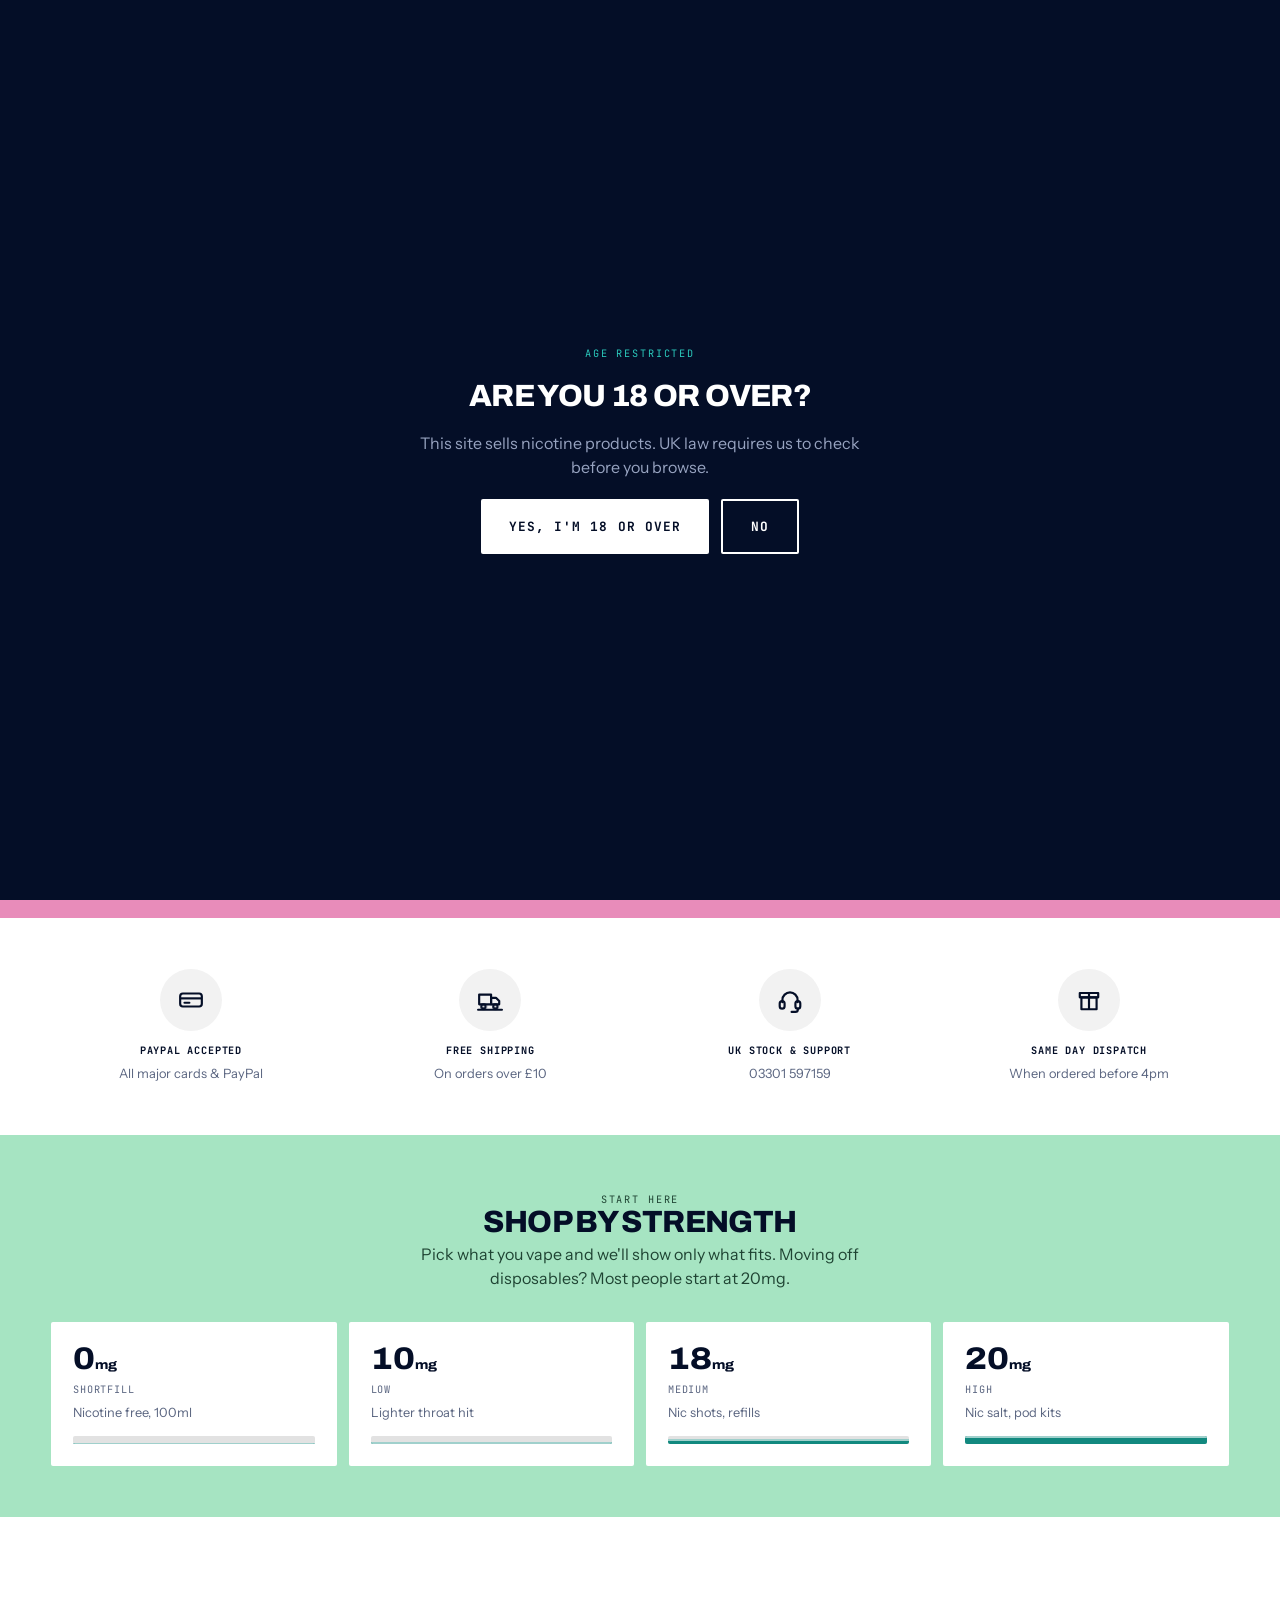
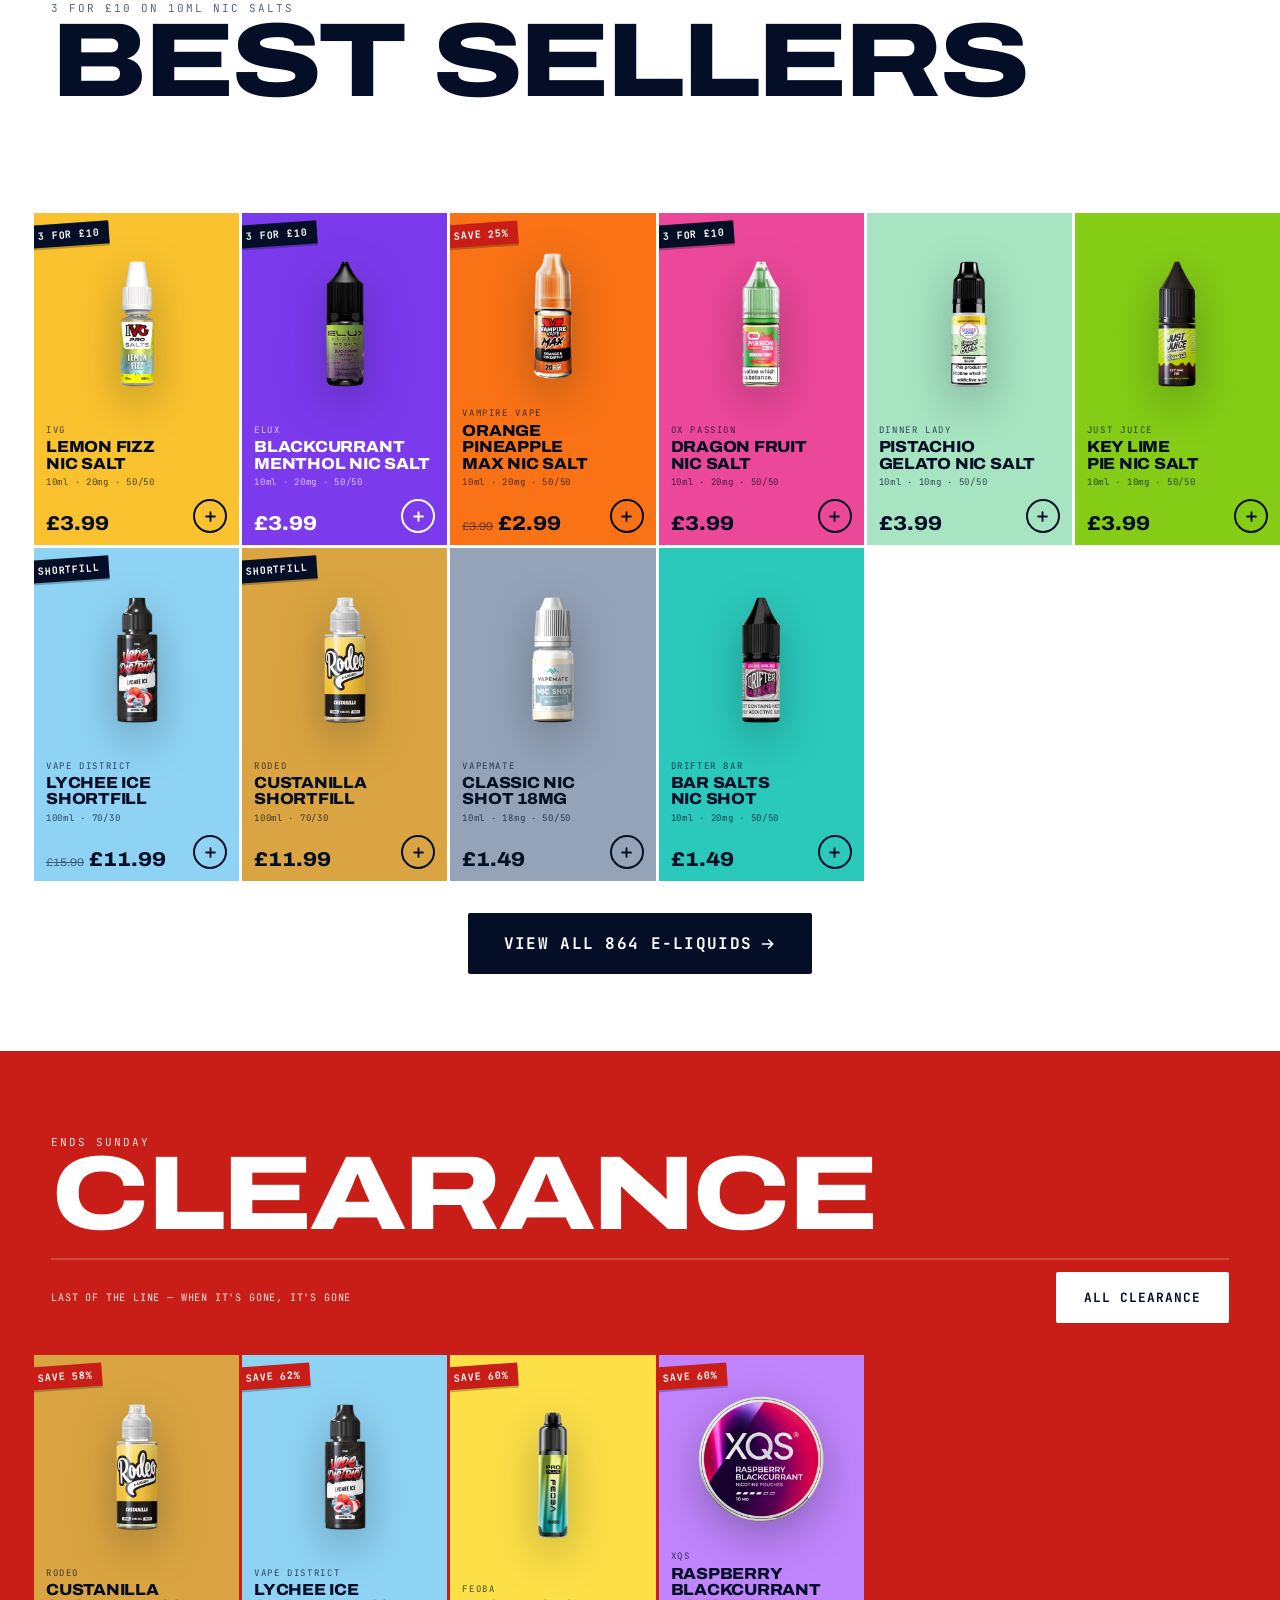
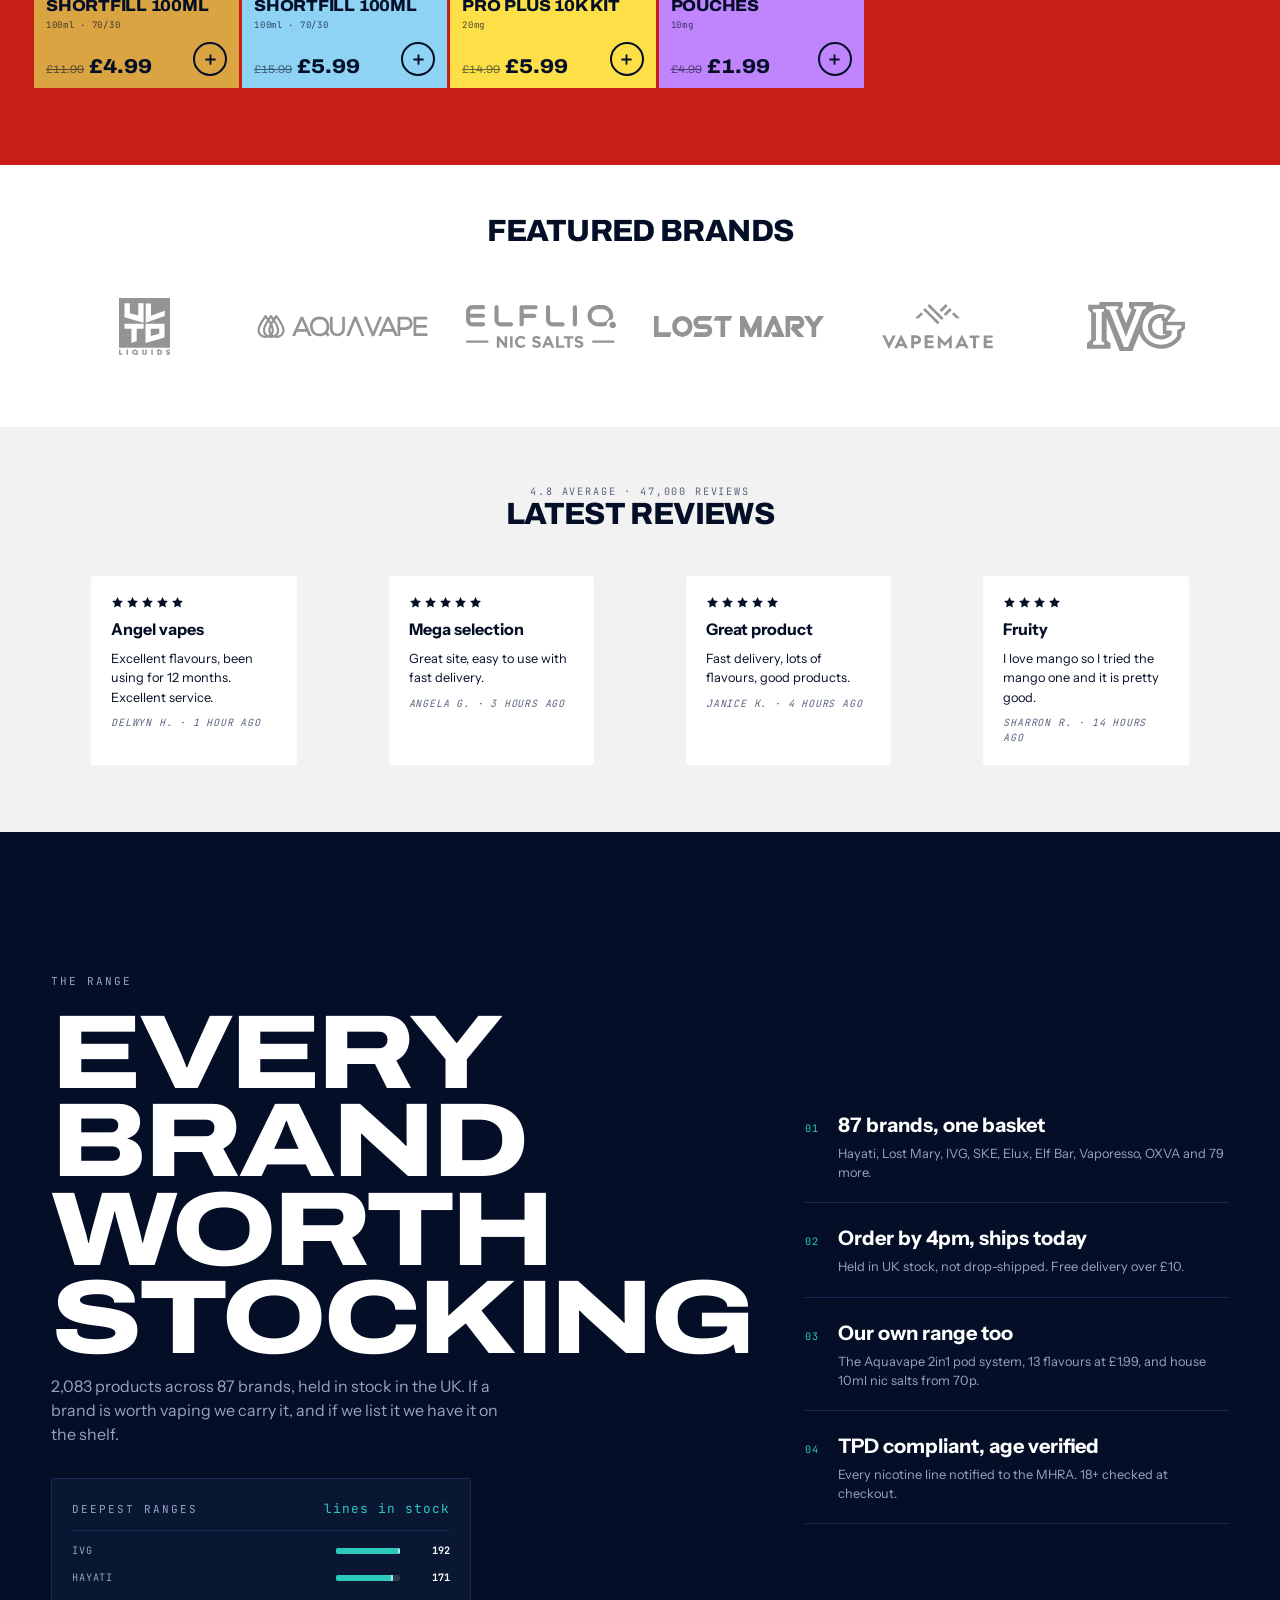
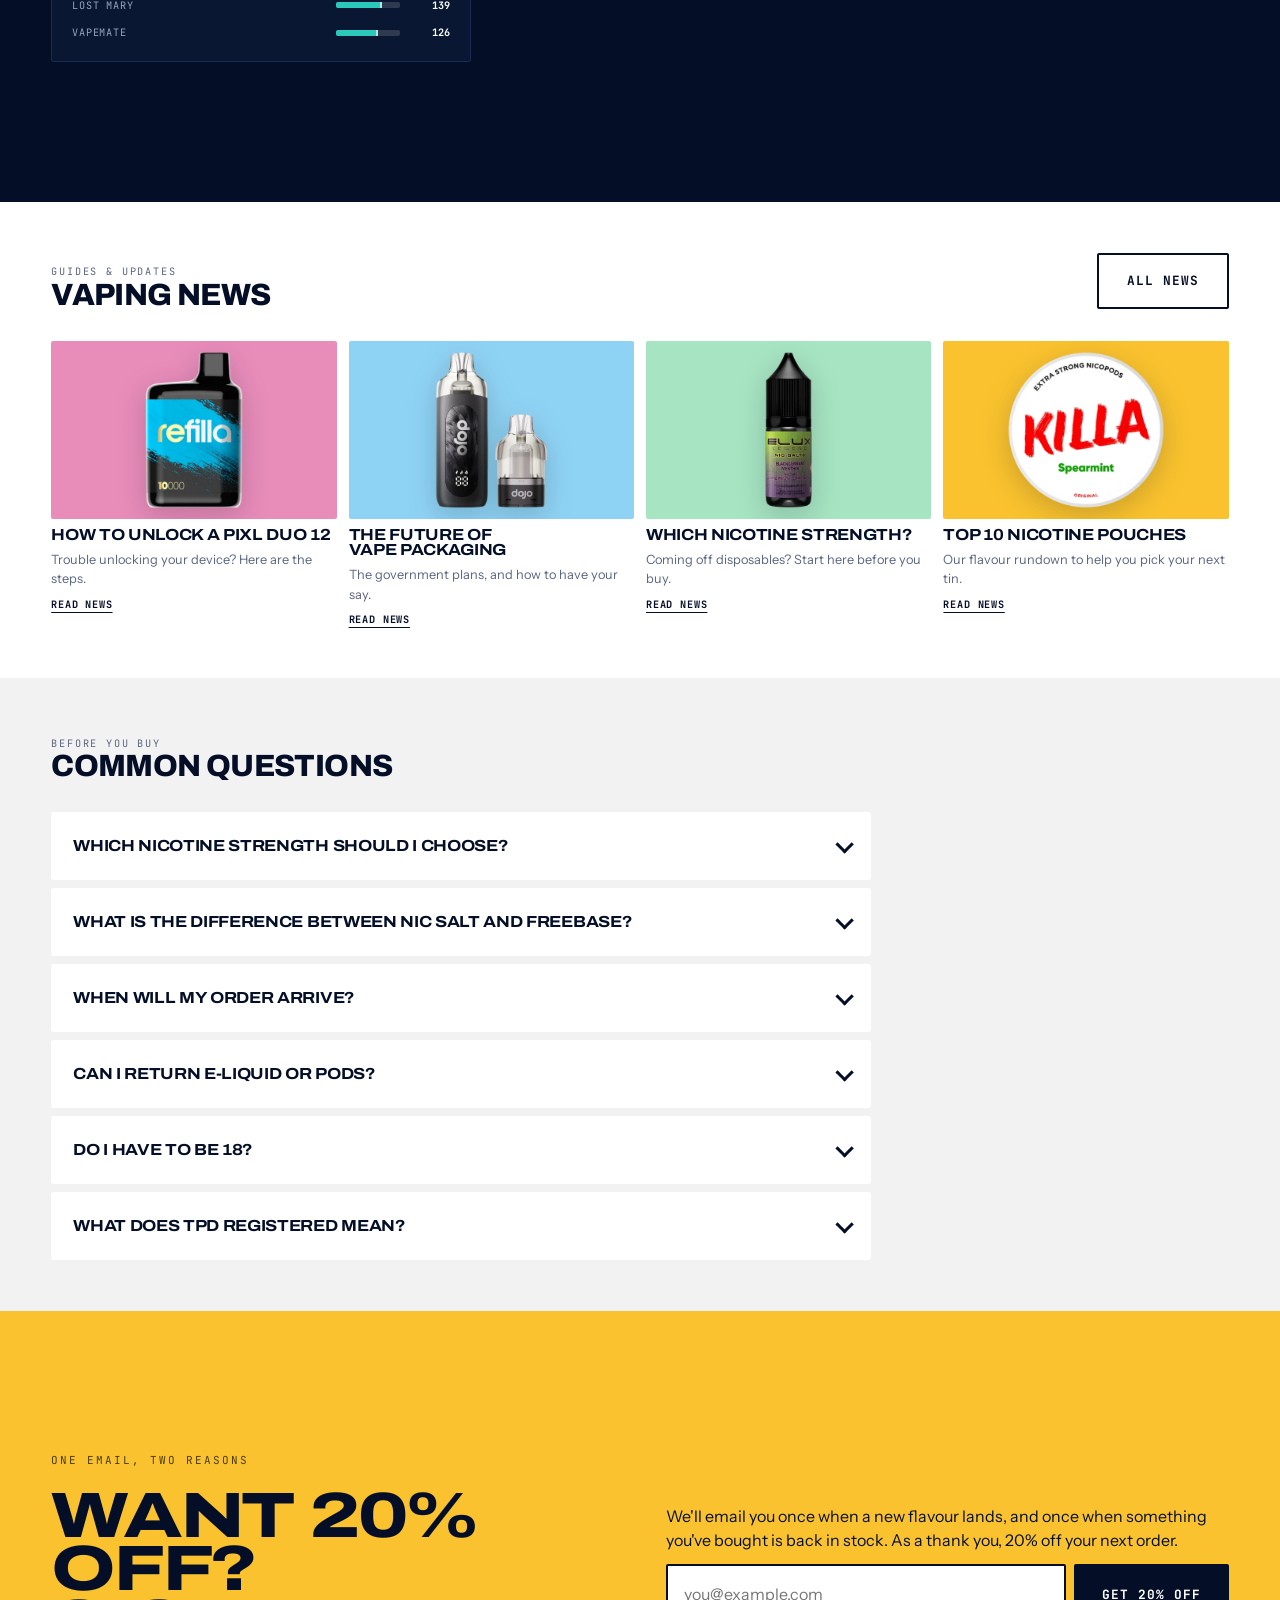
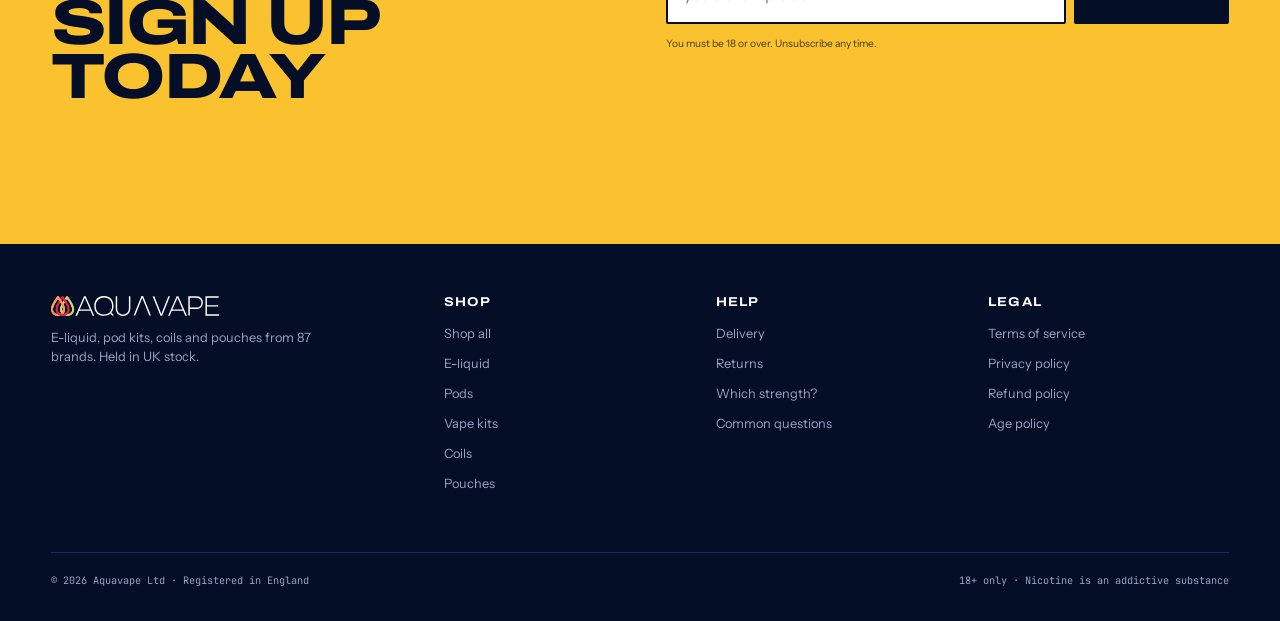
==== commit fa8e0126: "Use Aquavape's real logo instead of the placeholder mark The header carried a droplet mark drawn for" ====
--- a/index.html
+++ b/index.html
@@ -75,13 +75,8 @@
 
 <header class="header" id="header">
   <div class="u-wrap header__bar">
-    <a class="header__logo" href="#top" id="logo">
-      <svg class="header__mark" viewBox="0 0 32 32" aria-hidden="true">
-        <path d="M16 2c5 6 8 9.6 8 14a8 8 0 0 1-16 0c0-4.4 3-8 8-14Z" fill="#E88CBA"/>
-        <path d="M16 8c3.4 4 5.4 6.4 5.4 9.3A5.4 5.4 0 0 1 16 22.7Z" fill="#F9C22E"/>
-        <path d="M16 8c-3.4 4-5.4 6.4-5.4 9.3A5.4 5.4 0 0 0 16 22.7Z" fill="#2BC9BC"/>
-      </svg>
-      Aquavape
+    <a class="header__logo" href="#top" id="logo" aria-label="Aquavape — home">
+      <img src="assets/logo.svg" alt="Aquavape" width="190" height="22" fetchpriority="high">
     </a>
     <nav class="header__nav" aria-label="Primary">
       <a href="shop.html" data-hot>Shop all</a>
@@ -451,11 +446,7 @@
     <div class="footer__grid">
       <div>
         <div class="header__logo" style="margin-bottom:var(--space-sm)">
-          <svg class="header__mark" viewBox="0 0 32 32" aria-hidden="true">
-            <path d="M16 2c5 6 8 9.6 8 14a8 8 0 0 1-16 0c0-4.4 3-8 8-14Z" fill="#E88CBA"/>
-            <path d="M16 8c3.4 4 5.4 6.4 5.4 9.3A5.4 5.4 0 0 1 16 22.7Z" fill="#F9C22E"/>
-            <path d="M16 8c-3.4 4-5.4 6.4-5.4 9.3A5.4 5.4 0 0 0 16 22.7Z" fill="#2BC9BC"/>
-          </svg>Aquavape
+          <img src="assets/logo.svg" alt="Aquavape" width="190" height="22" loading="lazy">
         </div>
         <p style="color:#97A3C0;font-size:var(--text-sm);max-width:32ch">
           E-liquid, pod kits, coils and pouches from 87 brands. Held in UK stock.
--- a/styles/components.css
+++ b/styles/components.css
@@ -99,13 +99,15 @@
 }
 .header[data-stuck='true'] { box-shadow: var(--shadow-md); }
 .header__bar { display: flex; align-items: center; gap: var(--space-md); height: var(--header-height); }
+/* The real Aquavape mark, lifted from their live header. It is white-on-navy
+   by design there, and their header is the same #040E27 this rebrand carried
+   over, so it needs no colour treatment. */
 .header__logo {
-  display: flex; align-items: center; gap: 8px;
-  font-family: var(--font-display); font-size: var(--text-lg); font-weight: 800;
-  font-stretch: 125%; letter-spacing: var(--tracking-tight); text-transform: uppercase;
+  display: flex; align-items: center;
   margin-right: auto;
-}
-.header__mark { width: 26px; height: 26px; flex: none; }
+  flex: none;
+}
+.header__logo img { width: 168px; height: auto; display: block; }
 .header__nav { display: flex; gap: var(--space-md); }
 .header__nav a {
   position: relative; padding-block: var(--space-xxs);
@@ -1068,8 +1070,7 @@
    clears the 24px WCAG 2.5.8 minimum with room to spare. */
 @media (max-width: 460px) {
   .header__bar { gap: var(--space-xs); }
-  .header__logo { font-size: var(--text-md); font-stretch: 110%; gap: 6px; }
-  .header__mark { width: 22px; height: 22px; }
+  .header__logo img { width: 124px; }
   .header__actions { gap: 2px; }
   .header__actions .icon-btn { width: 36px; height: 36px; }
 }
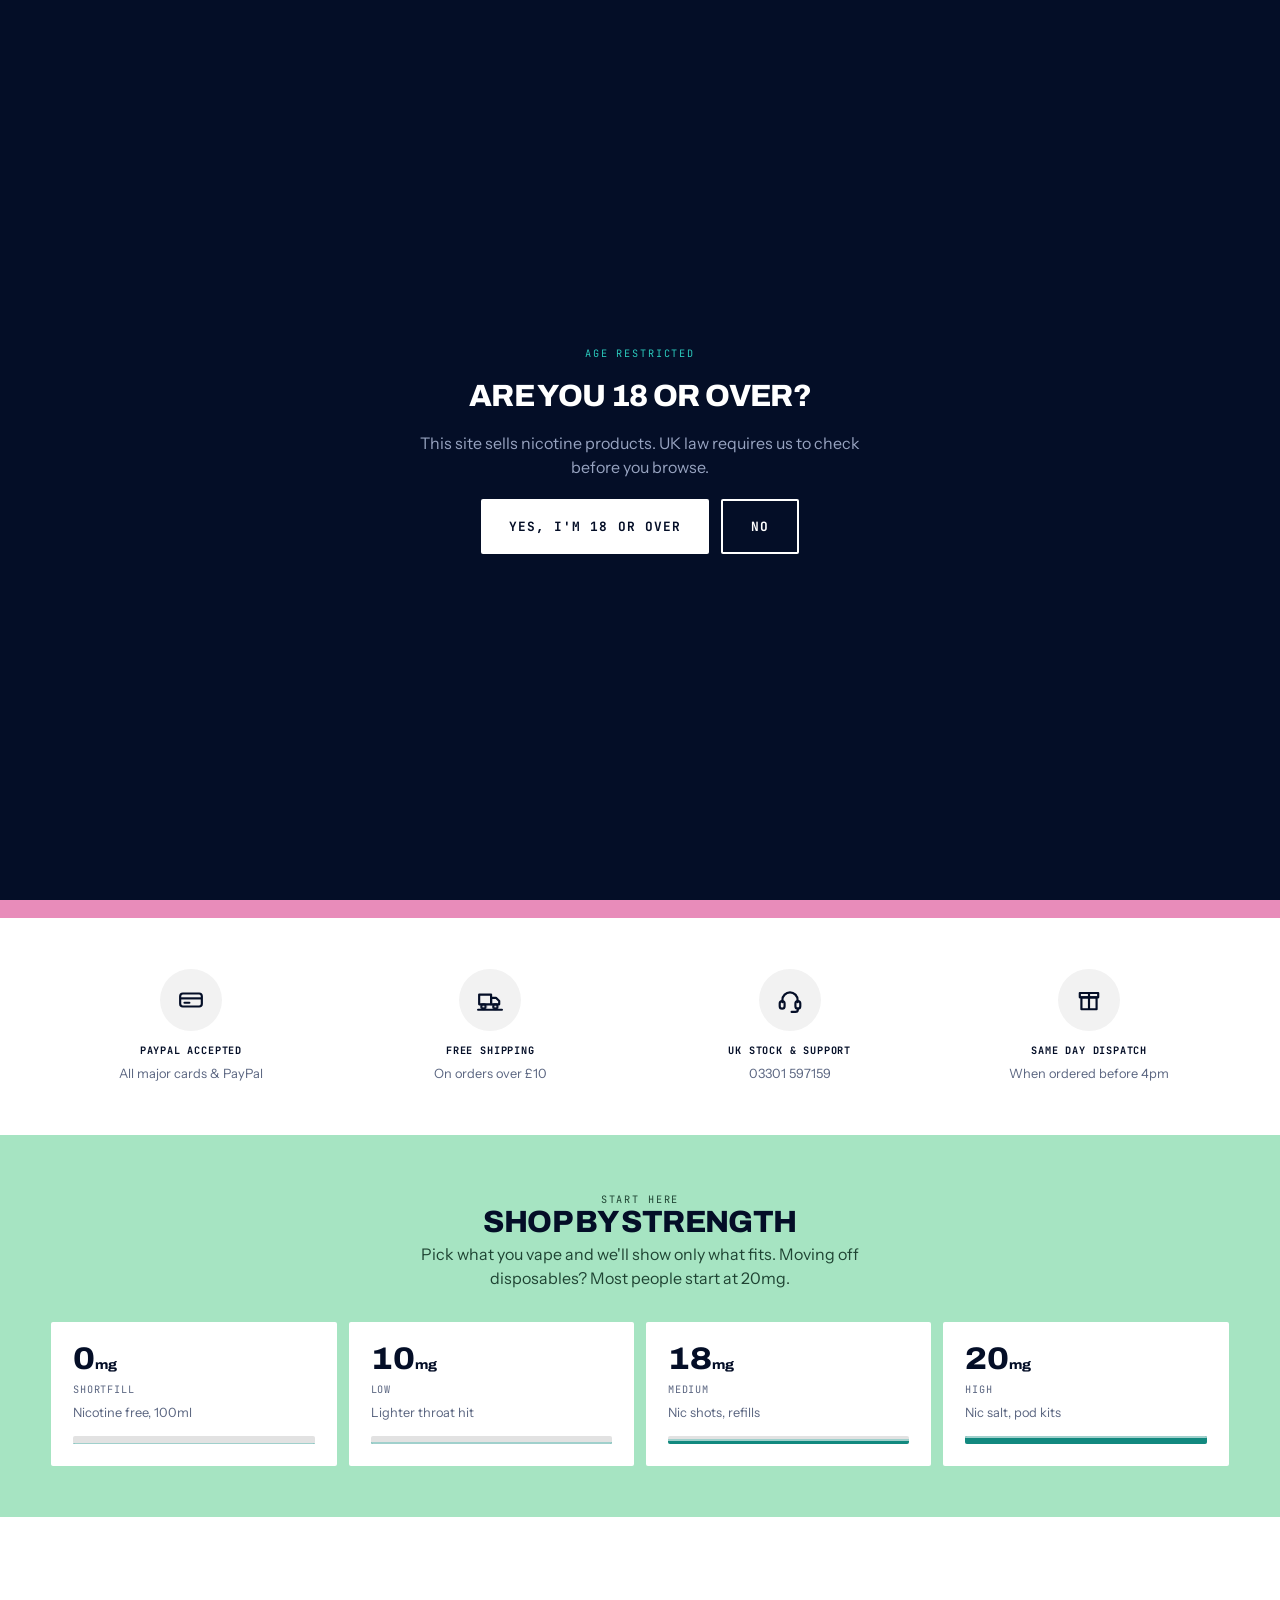
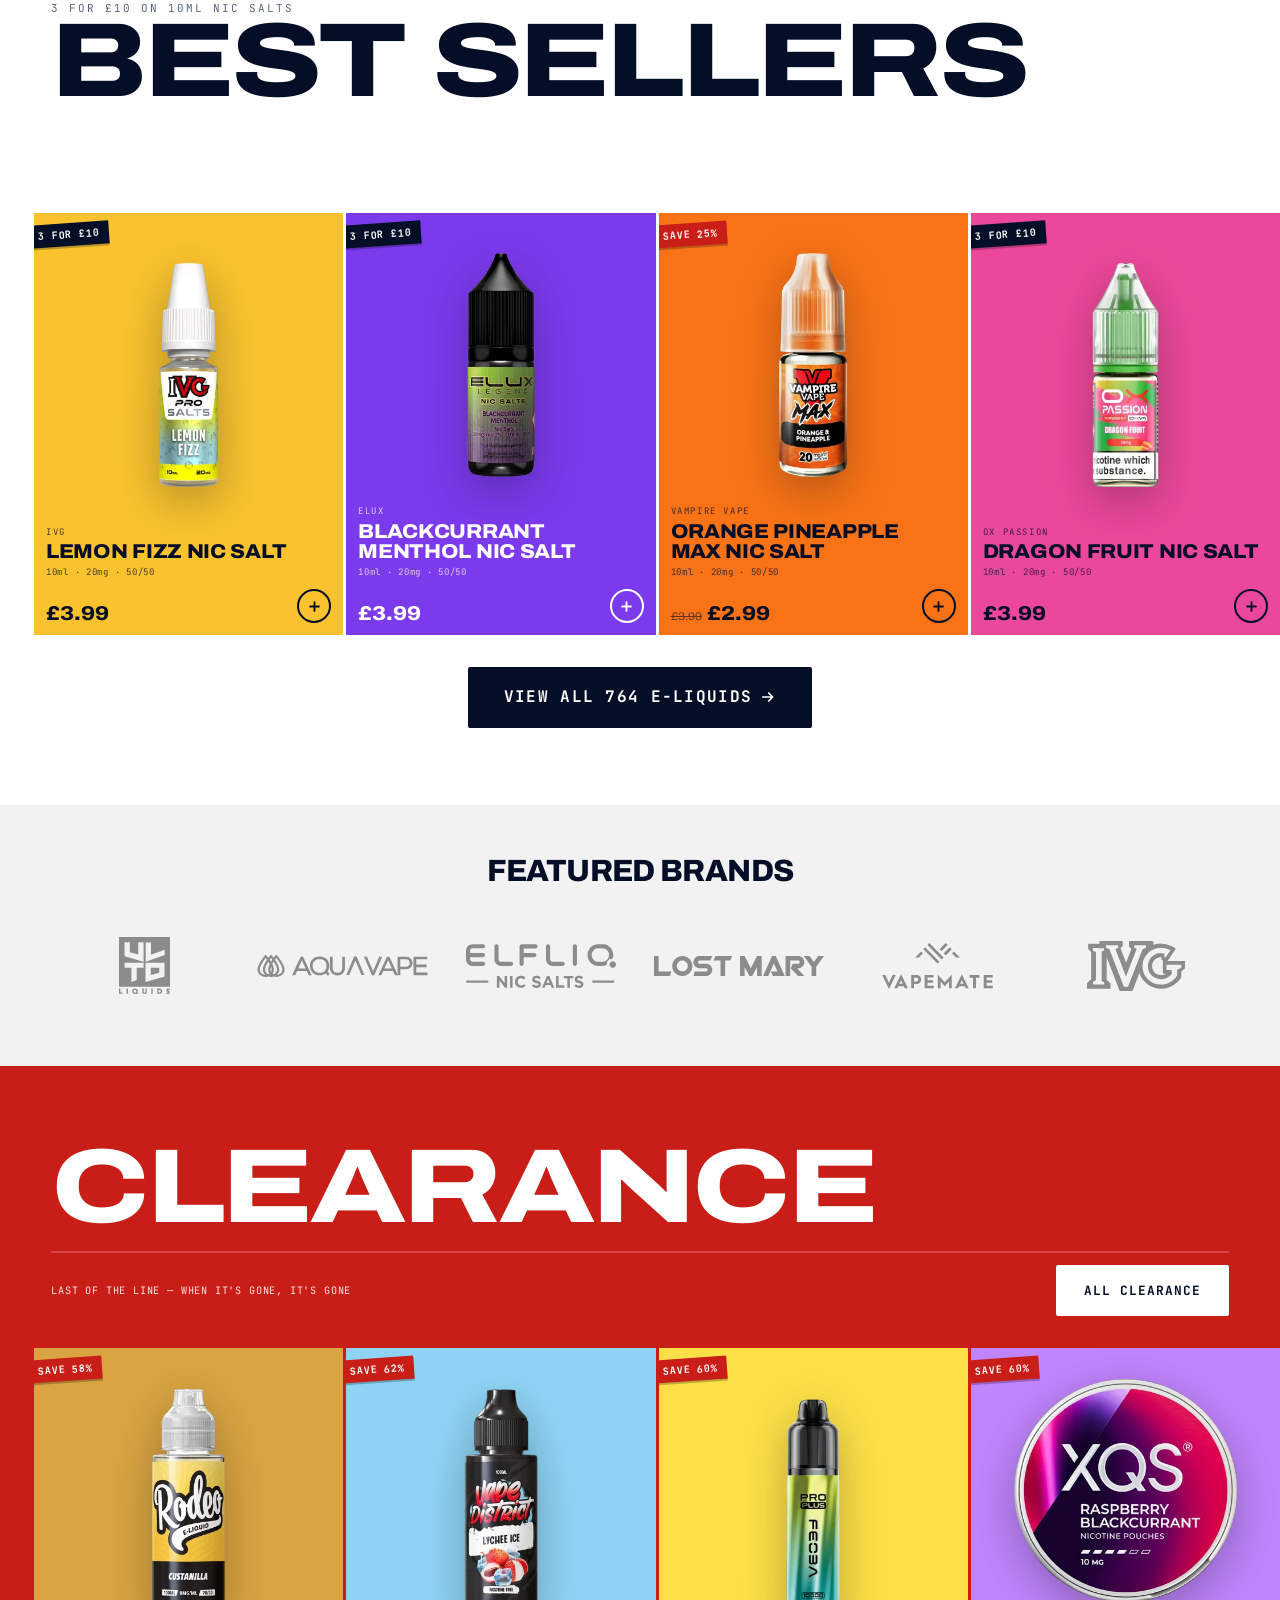
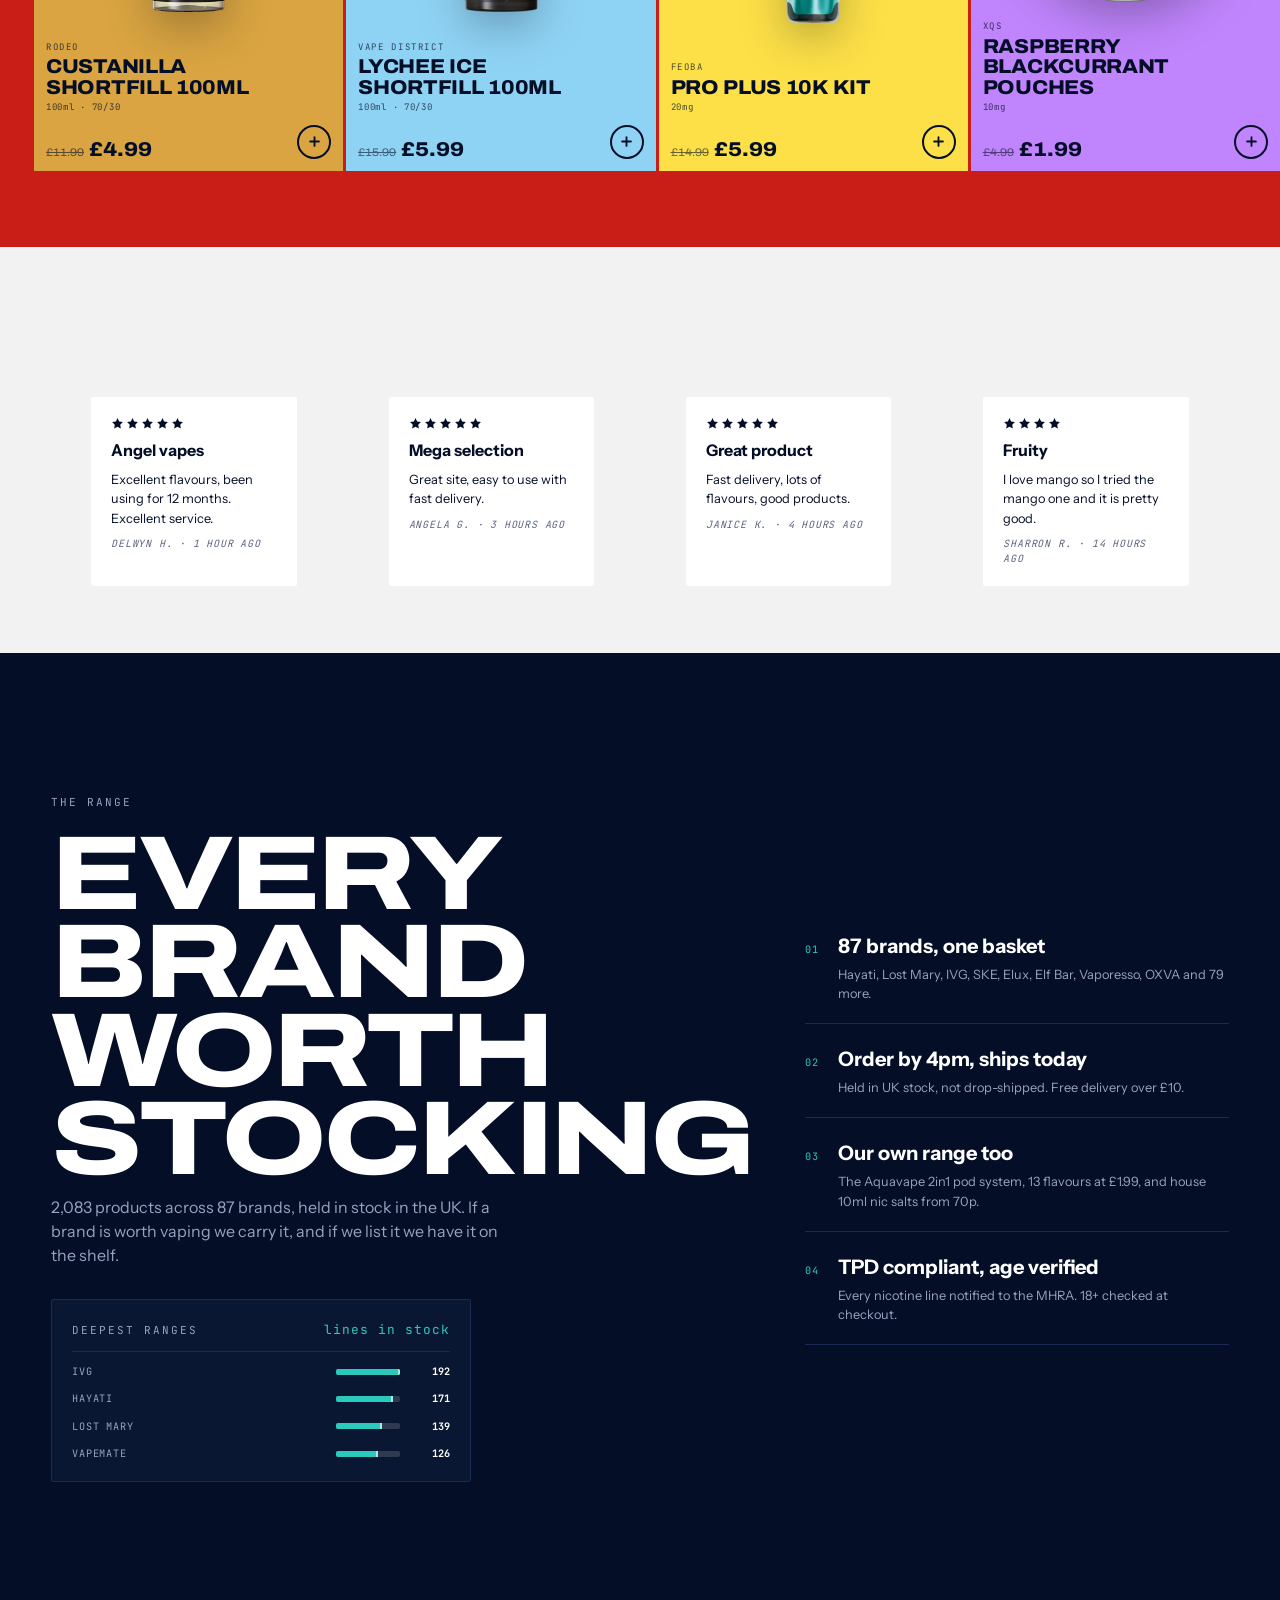
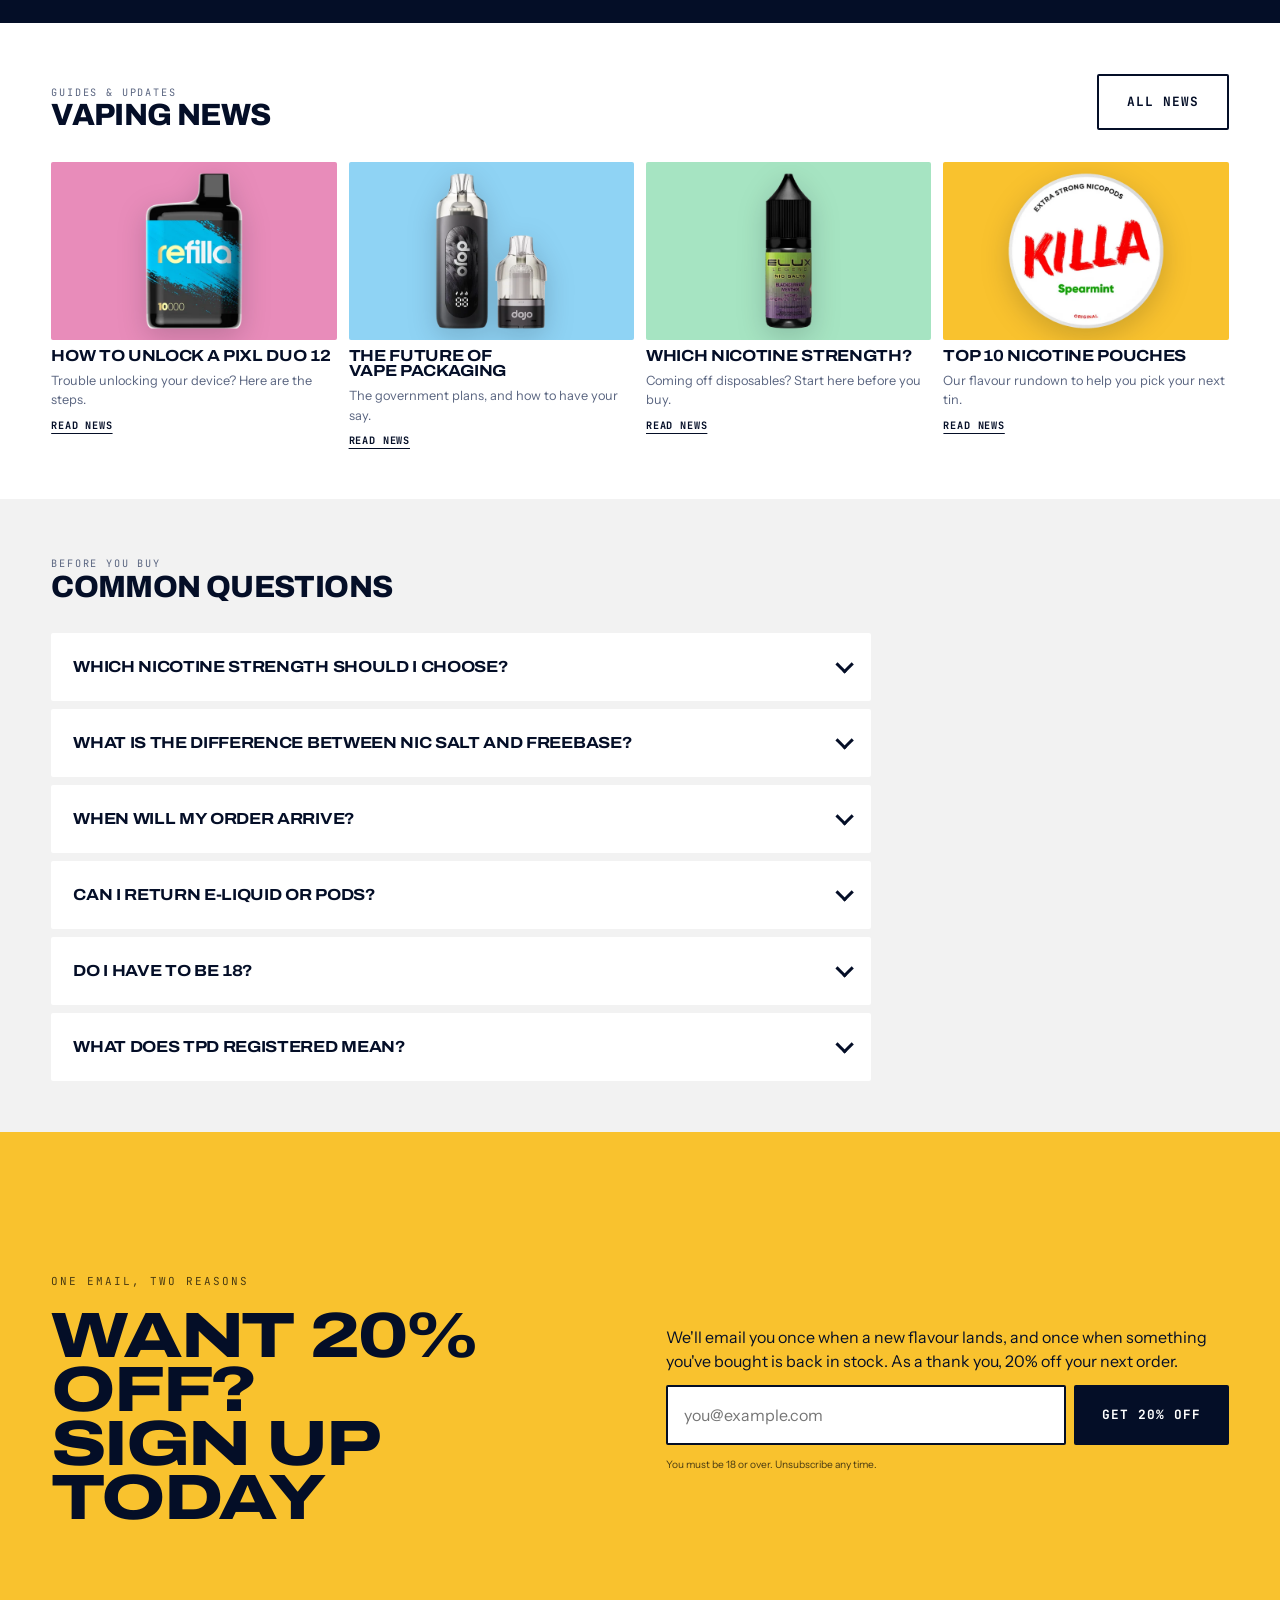
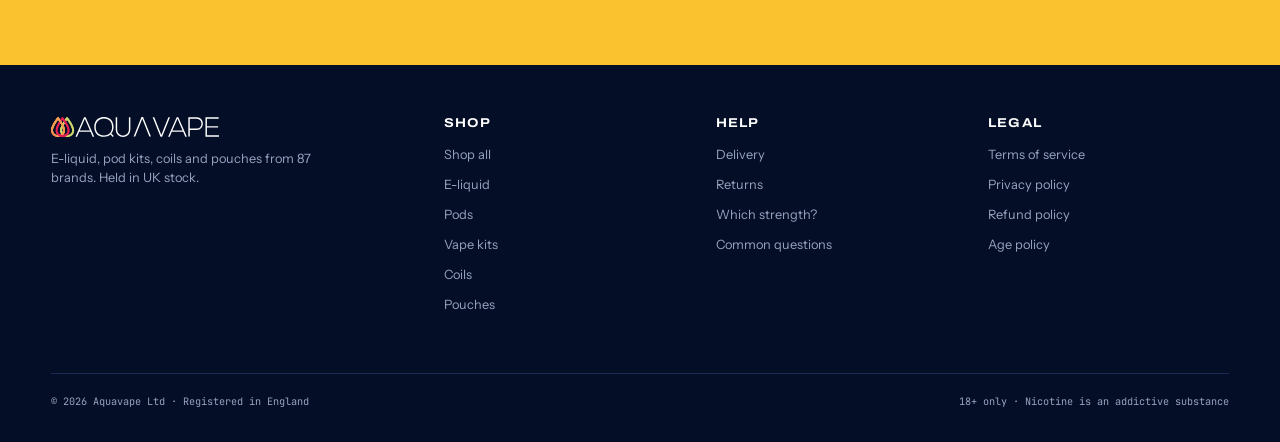
==== commit 40bb6c1e: "Four big tiles per wall, brands between them, no fake deadline Best sellers and clearance now render" ====
--- a/index.html
+++ b/index.html
@@ -268,18 +268,28 @@
         <h2 id="gridHeading">Best sellers</h2>
       </div>
       <div class="u-toolbar" data-reveal>
-        <span class="u-toolbar__count" id="gridCount">Showing 8 liquids</span>
+        <span class="u-toolbar__count" id="gridCount">Showing 4 of 764 liquids</span>
         <div class="tabs" role="tablist" aria-label="Product type">
           <button role="tab" aria-selected="true"  data-tab="eliquid">E-liquid</button>
           <button role="tab" aria-selected="false" data-tab="kits">Vape kits</button>
           <button role="tab" aria-selected="false" data-tab="pods">Pods &amp; pouches</button>
         </div>
       </div>
-      <div class="wall wall--bleed" id="productGrid"></div>
-      <div style="display:flex;justify-content:center;margin-top:var(--space-lg)">
-        <a class="btn btn--primary btn--lg" href="shop.html?type=Eliquid">View all 864 e-liquids
-          <svg width="16" height="16" viewBox="0 0 24 24" fill="none" stroke="currentColor" stroke-width="2.5" stroke-linecap="round" stroke-linejoin="round"><path d="M4 12h15m-6-6 6 6-6 6"/></svg></a>
-      </div>
+      <div class="wall wall--bleed wall--four" id="productGrid"></div>
+      <div class="u-center-row">
+        <a class="btn btn--primary btn--lg" id="gridAll" href="shop.html?type=Eliquid"><span id="gridAllLabel">View all 764 e-liquids</span>
+          <svg width="16" height="16" viewBox="0 0 24 24" fill="none" stroke="currentColor" stroke-width="2.5" stroke-linecap="round" stroke-linejoin="round" aria-hidden="true"><path d="M4 12h15m-6-6 6 6-6 6"/></svg></a>
+      </div>
+    </div>
+  </section>
+
+  <!-- BRANDS — sits between best sellers and clearance so the two product
+       walls are not stacked directly on top of each other. On the wash band
+       rather than paper, because paper-on-paper reads as one long section. -->
+  <section class="band band--wash u-section u-section--tight" id="brands">
+    <div class="u-wrap">
+      <div class="u-section-head u-center" data-reveal><div><h2>Featured brands</h2></div></div>
+      <div class="brands" id="brandGrid"></div>
     </div>
   </section>
 
@@ -288,22 +298,13 @@
   <section class="band band--red u-section u-section--feature" id="clearance">
     <div class="u-wrap">
       <div class="u-section-head" data-reveal>
-        <p class="u-eyebrow">Ends Sunday</p>
         <h2>Clearance</h2>
       </div>
       <div class="u-toolbar" data-reveal>
         <span class="u-toolbar__count">Last of the line — when it's gone, it's gone</span>
         <a class="btn btn--invert" href="shop.html?sort=price-asc">All clearance</a>
       </div>
-      <div class="wall wall--bleed" id="clearanceGrid"></div>
-    </div>
-  </section>
-
-  <!-- BRANDS -->
-  <section class="band band--paper u-section u-section--tight" id="brands">
-    <div class="u-wrap">
-      <div class="u-section-head u-center" data-reveal><div><h2>Featured brands</h2></div></div>
-      <div class="brands" id="brandGrid"></div>
+      <div class="wall wall--bleed wall--four" id="clearanceGrid"></div>
     </div>
   </section>
 
--- a/styles/base.css
+++ b/styles/base.css
@@ -77,7 +77,12 @@
    Archivo's width axis, which is the reason this typeface was chosen and
    the thing the first pass never exploited. */
 .u-section--feature :is(h1, h2) {
-  font-size: clamp(2.9rem, 8.2vw, 7rem);
+  /* The floor used to be 2.9rem, which no viewport under ~566px could hold:
+     "CLEARANCE" at 46px and 125% width is 363px of ink in a 326px column, so
+     the homepage scrolled sideways by 5px on a phone. The floor now sits low
+     enough that the longest single word fits at 320px. Nothing changes above
+     566px, where the vw term was already governing. */
+  font-size: clamp(1.95rem, 8.2vw, 7rem);
   font-stretch: 125%;
   line-height: .84;
   letter-spacing: -.035em;
@@ -129,3 +134,5 @@
 .u-section-head p { margin: var(--space-xxs) 0 0; max-width: 46ch; color: var(--band-mute); }
 .u-center { text-align: center; justify-content: center; }
 .u-center p { margin-inline: auto; }
+/* A single centred control under a full-bleed wall. */
+.u-center-row { display: flex; justify-content: center; margin-top: var(--space-lg); }
--- a/styles/components.css
+++ b/styles/components.css
@@ -545,6 +545,30 @@
   .tile__name { font-size: var(--text-sm); }
 }
 
+/* Exactly four across, at every width above the break.
+   auto-fill is right for the shop, where the count is arbitrary; it is wrong
+   on the homepage, where each wall holds exactly four products and a wide
+   viewport left three cells of bare band looking like a loading failure.
+   Fixing the column count also buys the thing the tiles were missing: at
+   1440px a tile is now ~360px wide instead of ~200px, so the bottle is
+   photographed rather than thumbnailed.
+   Declared after the 560px block above so it wins at every width — the
+   900px query below is what takes over on small screens. */
+/* --cols is set by main.js to however many tiles were actually rendered, so
+   a strength filter that leaves two products gives two wide tiles rather
+   than two tiles and two empty cells. Defaults to 4 for the static walls. */
+.wall--four { grid-template-columns: repeat(var(--cols, 4), 1fr); }
+.wall--four .tile { min-height: clamp(360px, 33vw, 540px); }
+.wall--four .tile__img { width: 84%; }
+.wall--four .tile__name { font-size: var(--text-lg); }
+
+@media (max-width: 900px) {
+  /* auto-fit, not a fixed 2, so a single remaining tile still fills the row */
+  .wall--four { grid-template-columns: repeat(auto-fit, minmax(46%, 1fr)); }
+  .wall--four .tile { min-height: clamp(280px, 48vw, 400px); }
+  .wall--four .tile__name { font-size: var(--text-md); }
+}
+
 /* --- Brand logos --------------------------------------------------------
    The real vector marks, as <img> so their internal ids and class names
    cannot collide (every source logo reuses id="c").
